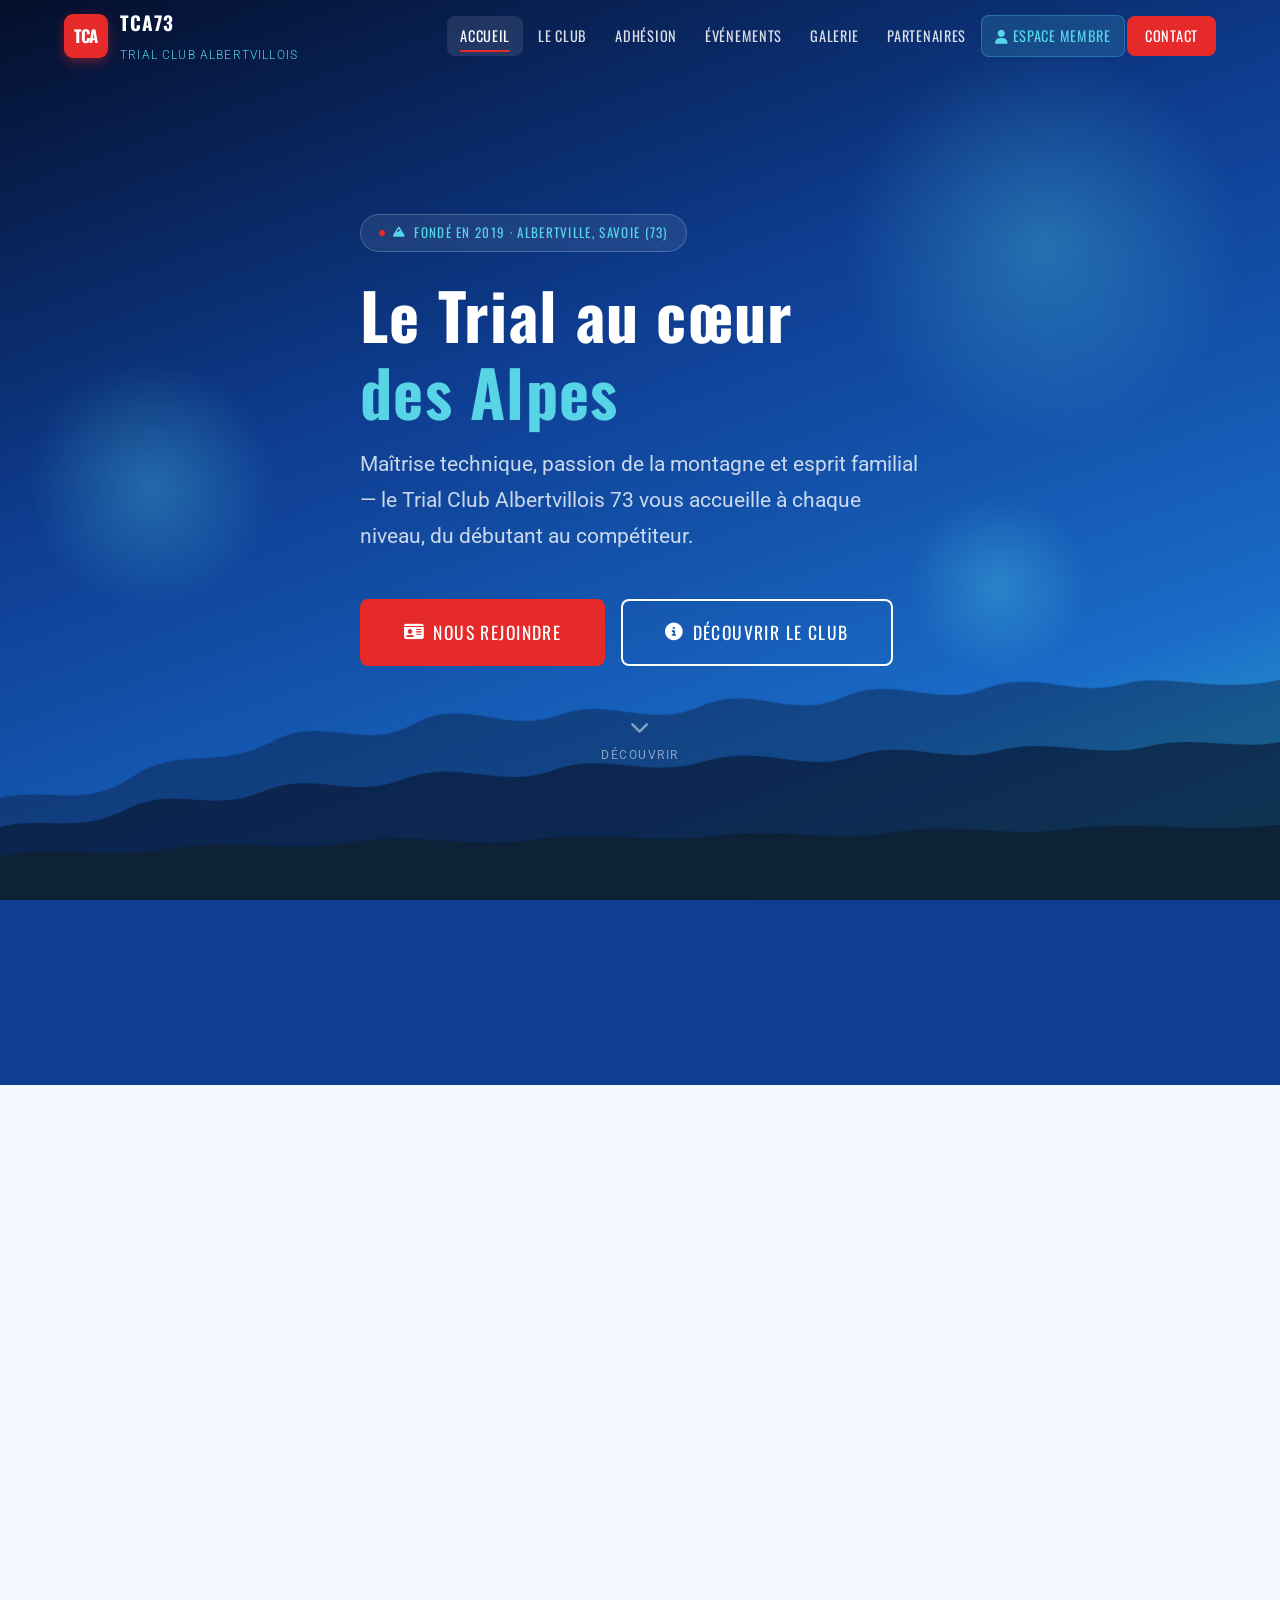
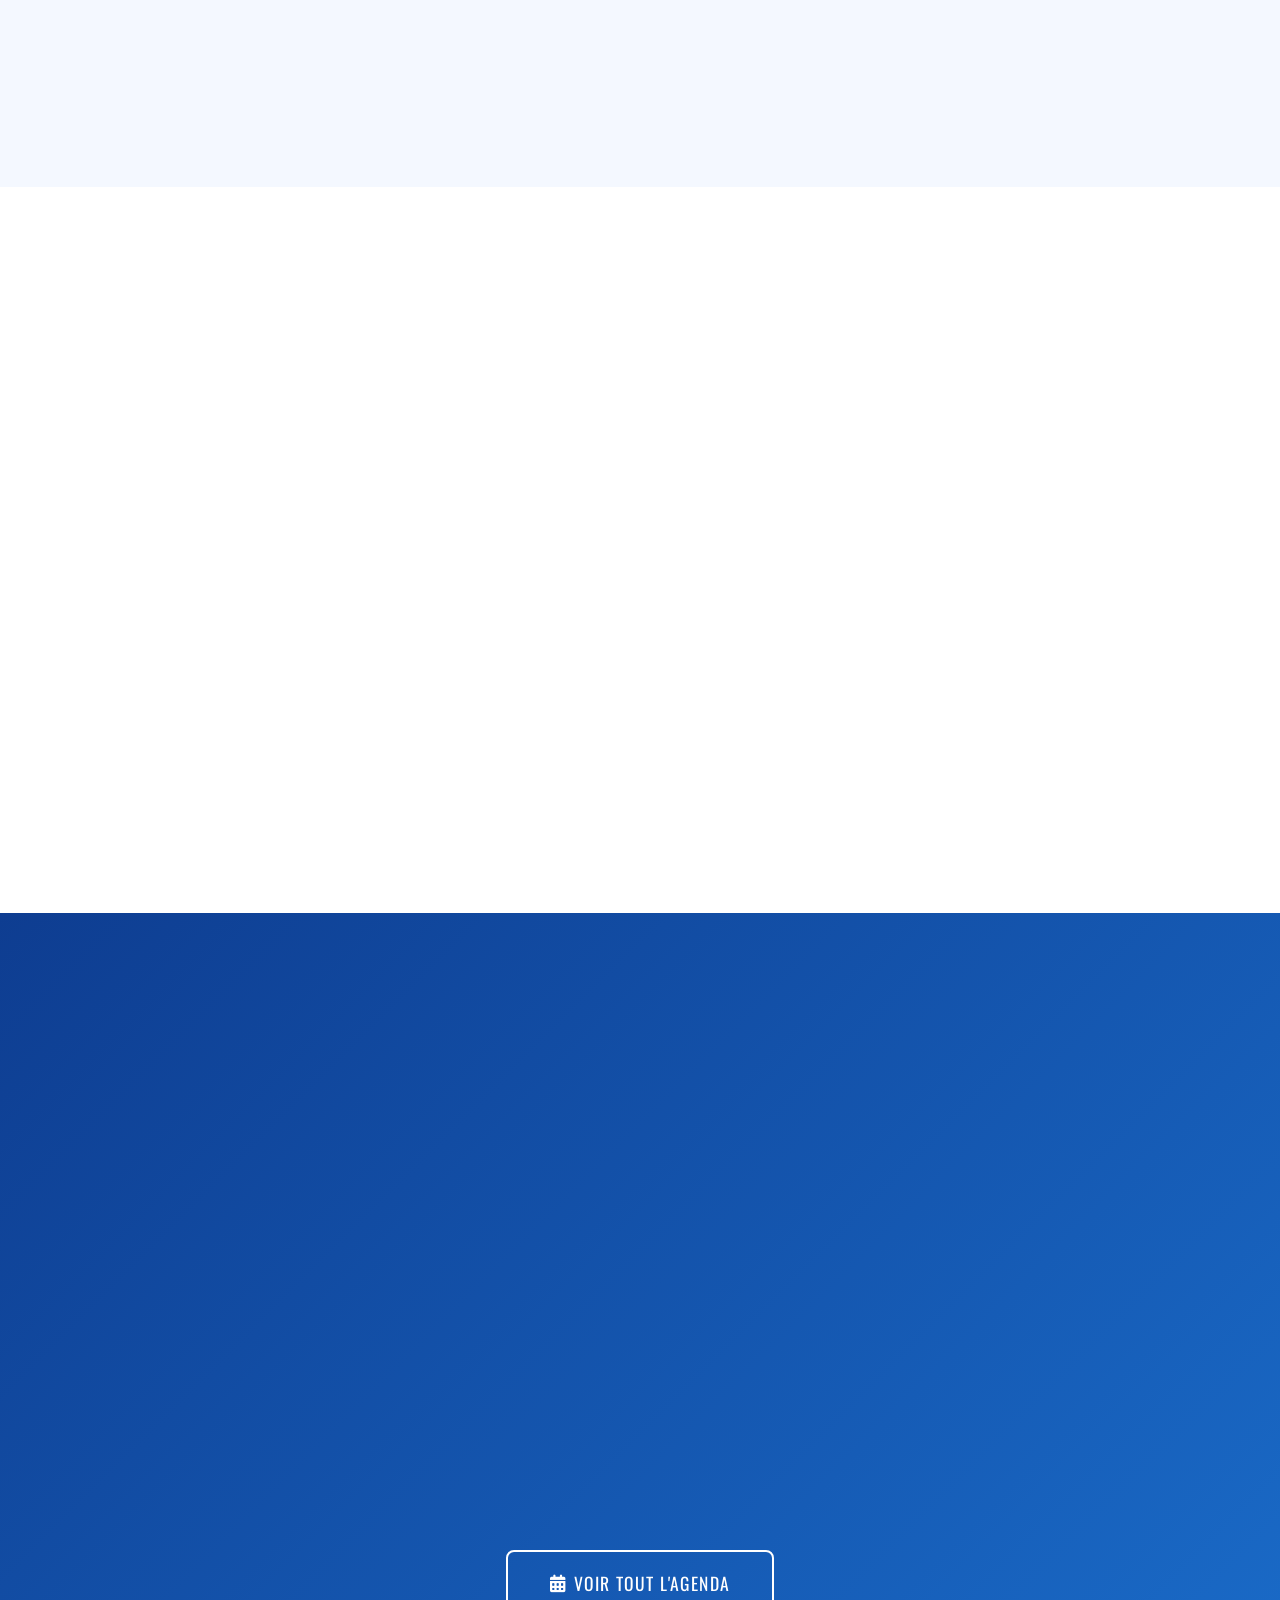
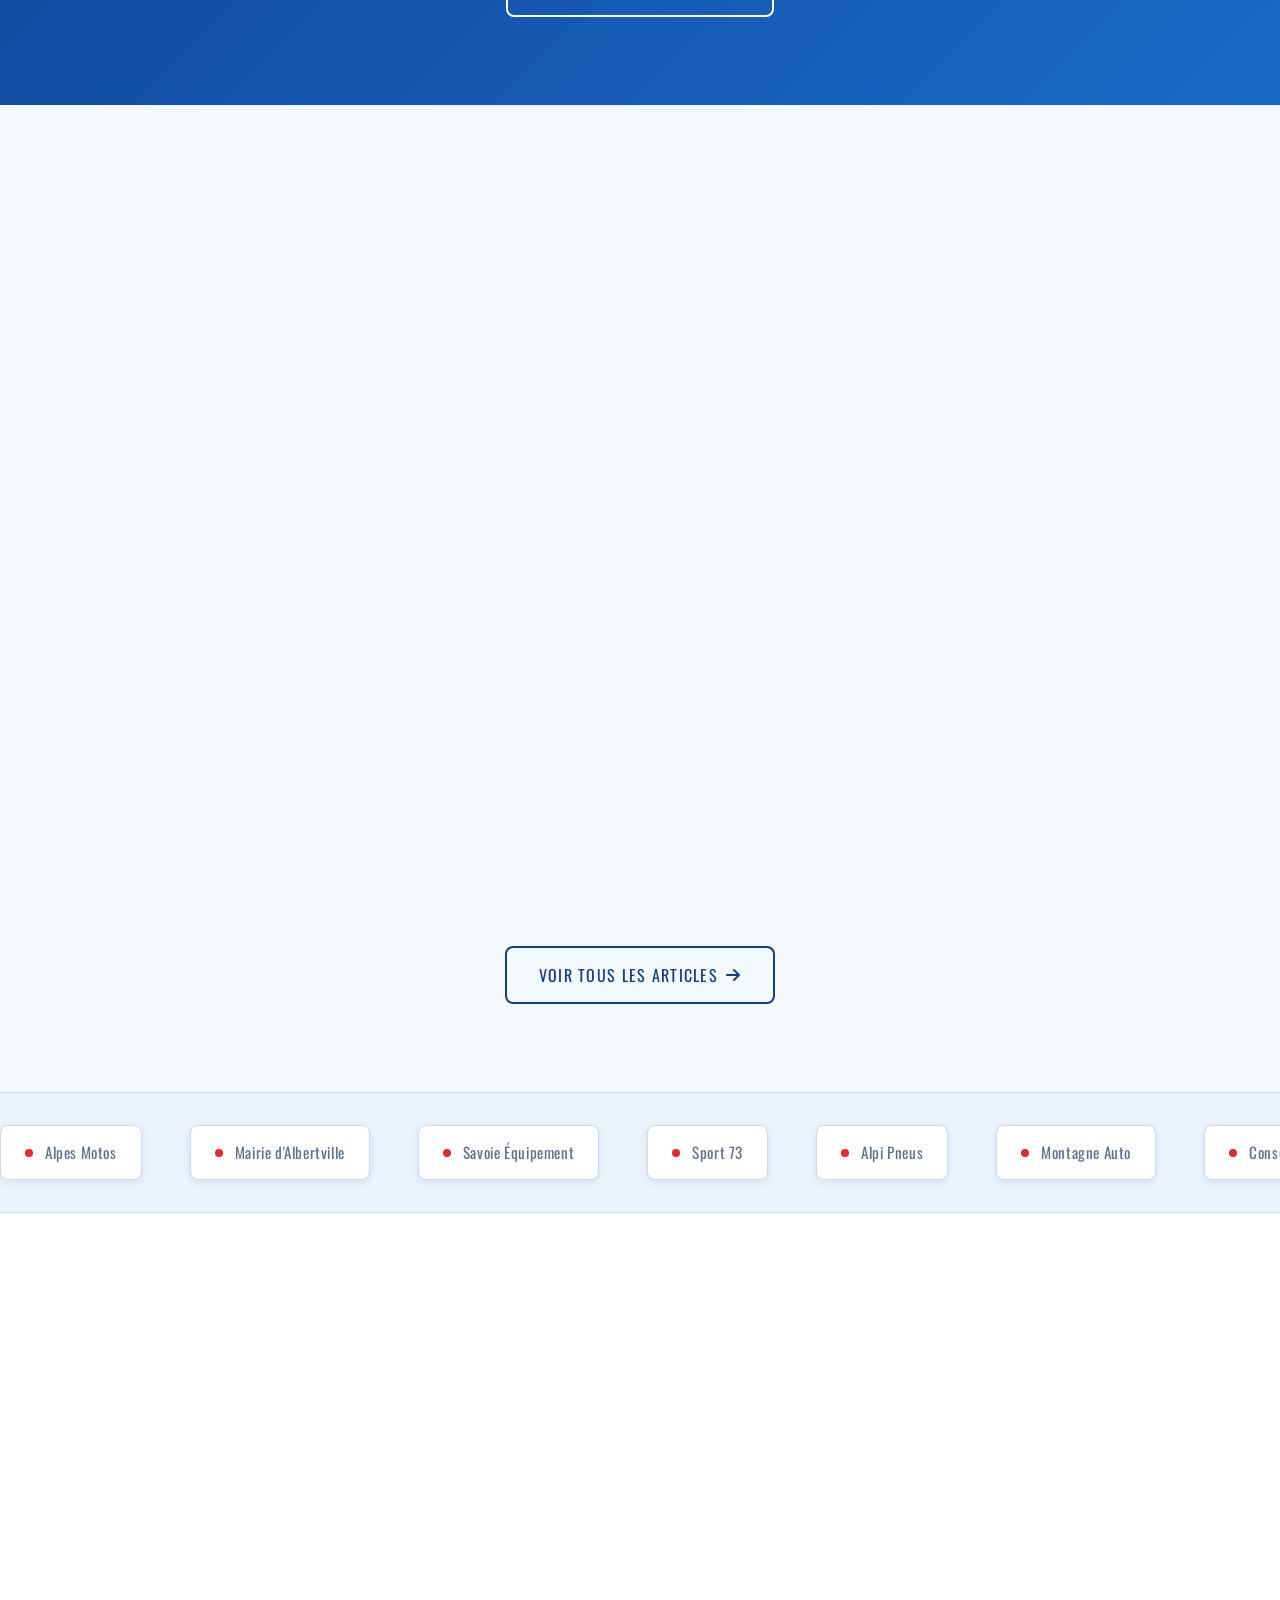
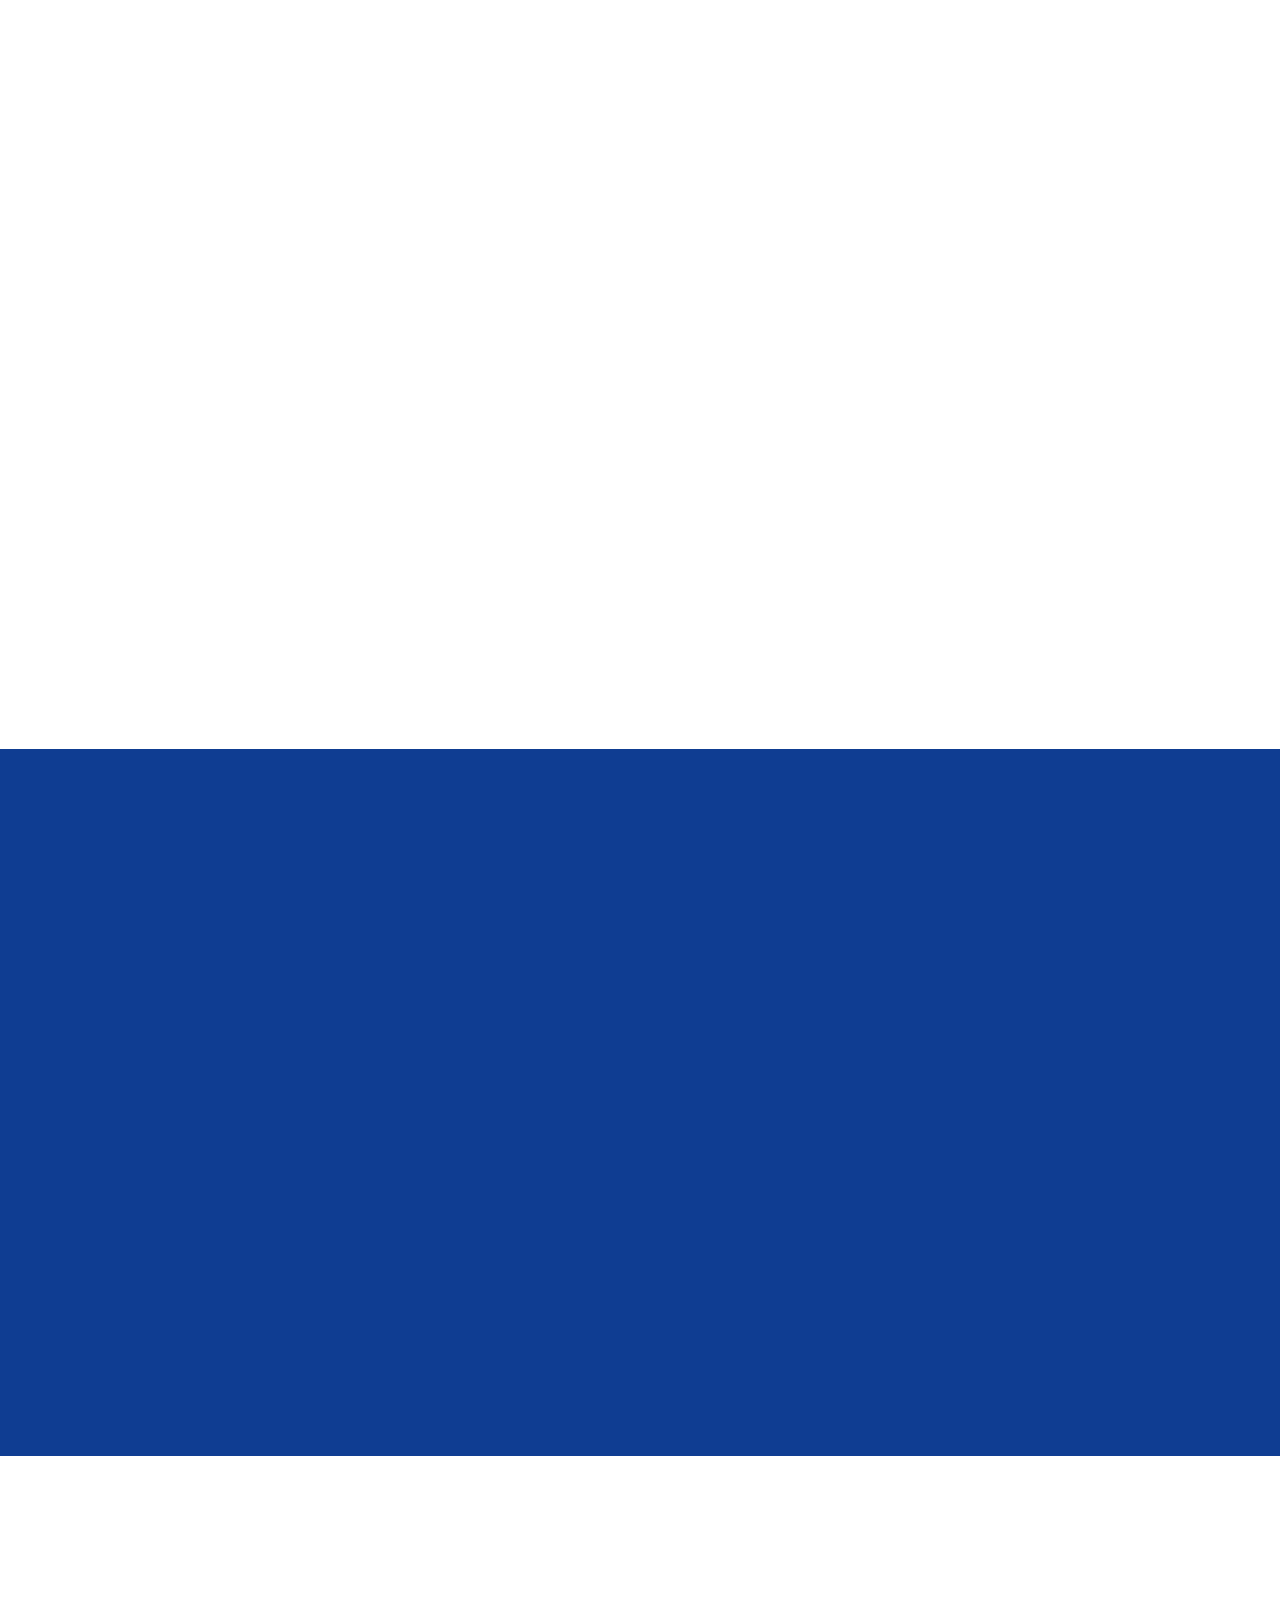
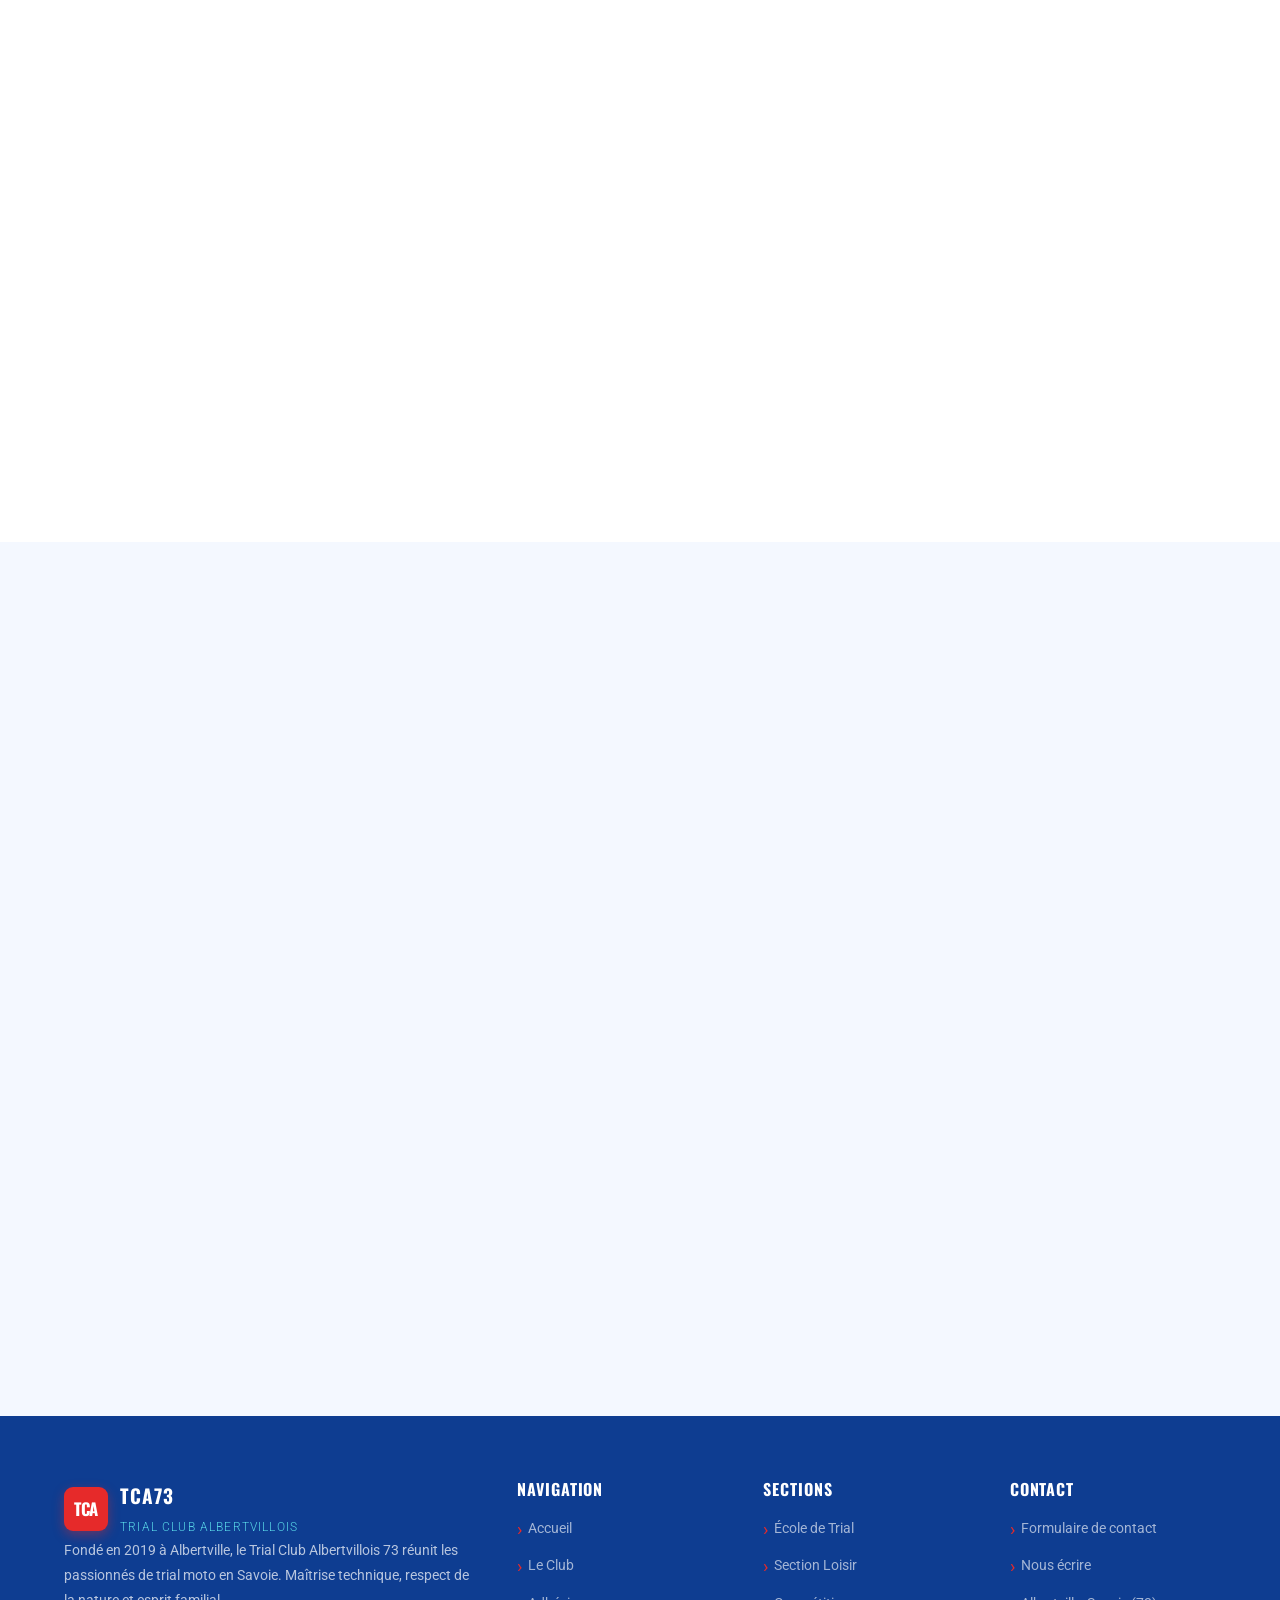
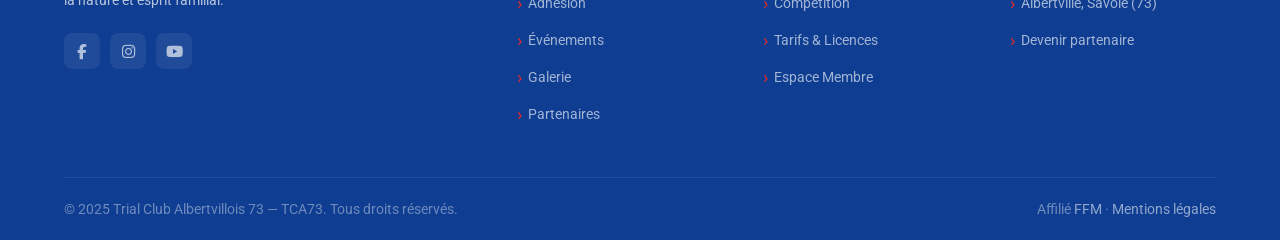
==== index.html @ 544634ae "Fix blank pages: fade-up visible by default, animated only with js-ready class - css/style.css: .fad" ====
<!DOCTYPE html>
<html lang="fr">
<head>
  <meta charset="UTF-8">
  <meta name="viewport" content="width=device-width, initial-scale=1.0">
  <title>Trial Club Albertvillois 73 — TCA73 | Trial Moto en Savoie</title>
  <meta name="description" content="Le Trial Club Albertvillois 73 (TCA73) réunit passionnés de trial moto à Albertville, en Savoie. École de trial, loisir et compétition au cœur des Alpes.">
  <meta name="keywords" content="trial moto, TCA73, Albertville, Savoie, club trial, FFM, moto trial Alpes">
  <meta property="og:title" content="Trial Club Albertvillois 73 — TCA73">
  <meta property="og:description" content="Le trial au cœur des Alpes. École, loisir et compétition à Albertville en Savoie.">
  <meta property="og:type" content="website">
  <meta property="og:url" content="https://tca73.fr/">
  <link rel="canonical" href="https://tca73.fr/">
  <link rel="preconnect" href="https://fonts.googleapis.com">
  <link rel="preconnect" href="https://fonts.gstatic.com" crossorigin>
  <link href="https://fonts.googleapis.com/css2?family=Oswald:wght@400;500;600;700&family=Roboto:wght@300;400;500&display=swap" rel="stylesheet">
  <link rel="stylesheet" href="https://cdnjs.cloudflare.com/ajax/libs/font-awesome/6.5.0/css/all.min.css">
  <link rel="stylesheet" href="css/style.css?v=3">
  <style>
    /* ---- Chatbot public ---- */
    .chatbot-section { background: var(--off-white); }
    .chatbot-wrap {
      max-width: 680px; margin: 0 auto;
      border-radius: var(--radius-lg); overflow: hidden;
      box-shadow: var(--shadow-xl);
    }
    .chatbot-header {
      background: var(--gradient-card); padding: 20px 28px;
      display: flex; align-items: center; gap: 14px;
    }
    .chatbot-header h3 { color: var(--white); margin: 0; font-size: 1.1rem; }
    .chat-status {
      width: 10px; height: 10px; background: #27ae60;
      border-radius: 50%; flex-shrink: 0;
      box-shadow: 0 0 0 3px rgba(39,174,96,0.3);
      animation: pulse-status 2s ease-in-out infinite;
    }
    @keyframes pulse-status { 0%,100%{box-shadow:0 0 0 3px rgba(39,174,96,0.3)} 50%{box-shadow:0 0 0 6px rgba(39,174,96,0.15)} }
    .chatbot-messages {
      background: var(--white); min-height: 220px; max-height: 320px;
      overflow-y: auto; padding: 20px 24px;
      display: flex; flex-direction: column; gap: 12px;
    }
    .chat-msg { display: flex; gap: 10px; align-items: flex-start; }
    .chat-msg.user { flex-direction: row-reverse; }
    .chat-bubble {
      max-width: 80%; padding: 11px 16px; border-radius: 14px;
      font-size: 0.9rem; line-height: 1.55;
    }
    .chat-msg.bot .chat-bubble  { background: var(--light-bg); color: var(--text); border-bottom-left-radius: 4px; }
    .chat-msg.user .chat-bubble { background: var(--deep); color: var(--white); border-bottom-right-radius: 4px; }
    .chat-avatar {
      width: 32px; height: 32px; border-radius: 50%;
      background: var(--gradient-card); display: flex; align-items: center;
      justify-content: center; color: var(--white); font-size: 0.75rem;
      flex-shrink: 0; font-family: var(--font-heading);
    }
    .chat-msg.user .chat-avatar { background: var(--tca-red); }
    .chatbot-input {
      background: var(--white); border-top: 1px solid var(--border);
      padding: 14px 20px; display: flex; gap: 10px; align-items: center;
    }
    .chatbot-input input {
      flex: 1; border: 2px solid var(--border); border-radius: var(--radius-sm);
      padding: 10px 16px; font-size: 0.9rem; color: var(--text);
      transition: border-color var(--transition);
    }
    .chatbot-input input:focus { outline: none; border-color: var(--mountain); }

    /* ---- Espace membre CTA ---- */
    .membre-features { display: grid; grid-template-columns: repeat(3,1fr); gap: 20px; margin-top: 48px; }
    .membre-feature {
      background: rgba(255,255,255,0.07); border: 1px solid rgba(255,255,255,0.14);
      border-radius: var(--radius-md); padding: 28px 22px; text-align: center;
      transition: all var(--transition);
    }
    .membre-feature:hover { background: rgba(255,255,255,0.12); transform: translateY(-4px); }
    .membre-feature i { font-size: 1.8rem; color: var(--glacier); margin-bottom: 12px; display: block; }
    .membre-feature h4 { color: var(--white); margin-bottom: 8px; font-size: 1rem; }
    .membre-feature p { color: rgba(255,255,255,0.62); font-size: 0.88rem; margin: 0; }

    /* ---- CTA rejoindre gradient card ---- */
    .cta-join-card {
      background: linear-gradient(135deg, var(--deep) 0%, var(--mountain) 60%, var(--glacier) 100%);
      border-radius: var(--radius-xl); padding: 72px 48px;
      text-align: center; position: relative; overflow: hidden;
    }
    .cta-join-card::before {
      content: ''; position: absolute; top: -60px; right: -60px;
      width: 300px; height: 300px; border-radius: 50%;
      background: rgba(255,255,255,0.06); pointer-events: none;
    }
    .cta-join-card::after {
      content: ''; position: absolute; bottom: -80px; left: -40px;
      width: 240px; height: 240px; border-radius: 50%;
      background: rgba(255,255,255,0.04); pointer-events: none;
    }
    .cta-join-card h2 { color: var(--white); max-width: 560px; margin: 16px auto; }
    .cta-join-card p { color: rgba(255,255,255,0.78); max-width: 480px; margin: 0 auto 36px; font-size: 1.05rem; }

    /* ---- Galerie aperçu ---- */
    .gallery-preview-grid {
      display: grid;
      grid-template-columns: repeat(4, 1fr);
      grid-template-rows: auto auto;
      gap: 12px;
    }
    .gp-item {
      border-radius: var(--radius-md); overflow: hidden;
      cursor: pointer; position: relative;
      display: flex; align-items: center; justify-content: center;
      transition: transform var(--transition), box-shadow var(--transition);
    }
    .gp-item:hover { transform: scale(1.02); box-shadow: var(--shadow-md); }
    .gp-item .gp-emoji { font-size: 3.5rem; z-index: 1; }
    .gp-item.large { grid-column: span 2; aspect-ratio: 16/9; }
    .gp-item.normal { aspect-ratio: 1/1; }
    .gp-label {
      position: absolute; bottom: 0; left: 0; right: 0;
      background: linear-gradient(to top, rgba(14,61,145,0.82) 0%, transparent 100%);
      padding: 14px 16px 12px; color: var(--white);
      font-family: var(--font-heading); font-size: 0.9rem; letter-spacing: 0.04em;
    }

    /* ---- Présentation mini-cartes ---- */
    .pres-mini-cards {
      display: grid; grid-template-columns: 1fr 1fr; gap: 16px;
    }
    .pres-card {
      border-radius: var(--radius-md); padding: 28px 22px;
      text-align: center; transition: transform var(--transition), box-shadow var(--transition);
    }
    .pres-card:hover { transform: translateY(-4px); box-shadow: var(--shadow-md); }
    .pres-card.blue { background: var(--gradient-card); }
    .pres-card.white { background: var(--white); border: 2px solid var(--border); }
    .pres-card .pres-emoji { font-size: 2.4rem; margin-bottom: 10px; display: block; }
    .pres-card h4 { margin-bottom: 6px; font-size: 1rem; }
    .pres-card.blue h4 { color: var(--white); }
    .pres-card.white h4 { color: var(--deep); }
    .pres-card p { font-size: 0.85rem; margin: 0; }
    .pres-card.blue p { color: rgba(255,255,255,0.72); }
    .pres-card.white p { color: var(--text-muted); }

    /* ---- Pourquoi le trial ---- */
    .why-grid { display: grid; grid-template-columns: repeat(3,1fr); gap: 28px; }

    /* ---- Values grid override (3 cols on index) ---- */
    .values-grid-3 { display: grid; grid-template-columns: repeat(3,1fr); gap: 28px; }

    /* ---- Responsive ---- */
    @media (max-width: 960px) {
      .pres-layout { grid-template-columns: 1fr !important; gap: 40px !important; }
      .why-grid { grid-template-columns: 1fr 1fr; }
      .membre-features { grid-template-columns: 1fr 1fr; }
      .gallery-preview-grid { grid-template-columns: repeat(2,1fr); }
      .gp-item.large { grid-column: span 2; }
      .cta-join-card { padding: 52px 28px; }
      .values-grid-3 { grid-template-columns: 1fr 1fr; }
    }
    @media (max-width: 640px) {
      .why-grid { grid-template-columns: 1fr; }
      .membre-features { grid-template-columns: 1fr; }
      .gallery-preview-grid { grid-template-columns: 1fr 1fr; }
      .gp-item.large { grid-column: span 2; }
      .cta-join-card { padding: 40px 20px; border-radius: var(--radius-lg); }
      .values-grid-3 { grid-template-columns: 1fr; }
      .pres-mini-cards { grid-template-columns: 1fr; }
    }
  </style>
</head>
<body>

<!-- ===== HEADER ===== -->
<header id="header">
  <div class="header-inner">
    <a href="index.html" class="logo">
      <div class="logo-badge">TCA</div>
      <div class="logo-text"><strong>TCA73</strong><span>Trial Club Albertvillois</span></div>
    </a>
    <nav class="nav-links">
      <a href="index.html" class="active">Accueil</a>
      <a href="club.html">Le Club</a>
      <a href="adhesion.html">Adhésion</a>
      <a href="evenements.html">Événements</a>
      <a href="galerie.html">Galerie</a>
      <a href="partenaires.html">Partenaires</a>
      <a href="espace-membre.html" class="nav-membre"><i class="fa-solid fa-user"></i> Espace Membre</a>
      <a href="contact.html" class="nav-cta">Contact</a>
    </nav>
    <button class="hamburger" id="hamburger" aria-label="Menu"><span></span><span></span><span></span></button>
  </div>
</header>
<nav class="mobile-nav" id="mobile-nav">
  <a href="index.html"><i class="fa-solid fa-house"></i> Accueil</a>
  <a href="club.html"><i class="fa-solid fa-shield-halved"></i> Le Club</a>
  <a href="adhesion.html"><i class="fa-solid fa-id-card"></i> Adhésion</a>
  <a href="evenements.html"><i class="fa-solid fa-calendar-days"></i> Événements</a>
  <a href="galerie.html"><i class="fa-solid fa-images"></i> Galerie</a>
  <a href="partenaires.html"><i class="fa-solid fa-handshake"></i> Partenaires</a>
  <a href="espace-membre.html" class="mobile-membre"><i class="fa-solid fa-user"></i> Espace Membre</a>
  <a href="contact.html" class="mobile-cta"><i class="fa-solid fa-paper-plane"></i> Contact</a>
</nav>

<!-- ===== 1. HERO ===== -->
<section class="hero">
  <!-- Vidéo background -->
  <div class="hero-video-wrap">
    <video autoplay muted loop playsinline class="hero-video">
      <source src="assets/videos/hero.mp4" type="video/mp4">
    </video>
    <div class="hero-video-overlay"></div>
  </div>

  <!-- Particules flottantes -->
  <div class="hero-particles">
    <div class="particle"></div>
    <div class="particle"></div>
    <div class="particle"></div>
  </div>

  <!-- Contenu principal -->
  <div class="hero-content">
    <div class="hero-badge">
      <i class="fa-solid fa-mountain" style="font-size:0.72rem;"></i>
      Fondé en 2019 · Albertville, Savoie (73)
    </div>
    <h1>Le Trial au cœur<br><em>des Alpes</em></h1>
    <p class="hero-subtitle">
      Maîtrise technique, passion de la montagne et esprit familial — le Trial Club Albertvillois 73 vous accueille à chaque niveau, du débutant au compétiteur.
    </p>
    <div class="hero-btns">
      <a href="adhesion.html" class="btn btn--primary btn--lg">
        <i class="fa-solid fa-id-card"></i> Nous rejoindre
      </a>
      <a href="club.html" class="btn btn--outline btn--lg">
        <i class="fa-solid fa-circle-info"></i> Découvrir le club
      </a>
    </div>

    <!-- Indicateur scroll -->
    <div class="hero-scroll">
      <i class="fa-solid fa-chevron-down"></i>
      <span>Découvrir</span>
    </div>
  </div>

  <!-- Montagnes parallaxe SVG — 3 couches -->
  <div class="hero-mountains">
    <svg xmlns="http://www.w3.org/2000/svg" viewBox="0 0 1440 260" preserveAspectRatio="none">
      <!-- Couche 1 — lointaine -->
      <path class="parallax-layer" data-speed="0.1"
        fill="rgba(13,33,65,0.45)"
        d="M0,260 L0,145 C55,132 95,158 148,122 C201,86 245,114 305,82 C365,50 408,94 465,62 C522,30 568,74 628,52 C688,30 728,68 788,42 C848,16 888,58 948,32 C1008,6 1048,44 1108,22 C1168,0 1208,34 1268,16 C1310,4 1368,28 1440,12 L1440,260 Z"/>
      <!-- Couche 2 — intermédiaire -->
      <path class="parallax-layer" data-speed="0.2"
        fill="rgba(10,24,52,0.65)"
        d="M0,260 L0,178 C48,165 88,186 142,158 C196,130 235,163 295,138 C355,113 392,148 454,124 C516,100 562,136 622,114 C682,92 722,124 792,104 C862,84 902,118 962,98 C1022,78 1062,108 1122,92 C1182,76 1232,102 1292,87 C1344,74 1394,92 1440,82 L1440,260 Z"/>
      <!-- Couche 3 — au premier plan -->
      <path class="parallax-layer" data-speed="0.3"
        fill="#0d2137"
        d="M0,260 L0,210 C72,198 122,215 194,202 C266,189 318,208 398,195 C478,182 528,204 602,192 C676,180 724,198 804,188 C884,178 934,196 1004,184 C1074,172 1124,190 1204,180 C1284,170 1342,186 1440,175 L1440,260 Z"/>
    </svg>
  </div>
</section>

<!-- ===== 2. STATS ===== -->
<section class="section section--dark" style="padding:0;">
  <div class="stats-grid">
    <div class="stat-item fade-up">
      <div class="stat-number">
        <span data-count="102" data-suffix="+">0+</span>
      </div>
      <div class="stat-label">Adhérents actifs</div>
    </div>
    <div class="stat-item fade-up">
      <div class="stat-number">
        <span data-count="50" data-suffix="">0</span>
      </div>
      <div class="stat-label">Compétiteurs</div>
    </div>
    <div class="stat-item fade-up">
      <div class="stat-number">
        <span data-count="50" data-suffix="">0</span>
      </div>
      <div class="stat-label">Pratiquants loisir</div>
    </div>
    <div class="stat-item fade-up">
      <div class="stat-number">
        <span data-count="2019" data-suffix="">0</span>
      </div>
      <div class="stat-label">Fondé en</div>
    </div>
    <div class="stat-item fade-up">
      <div class="stat-number">
        <span data-count="15" data-suffix="">0</span>
      </div>
      <div class="stat-label">Sponsors &amp; partenaires</div>
    </div>
  </div>
</section>

<!-- ===== 3. PRÉSENTATION ===== -->
<section class="section section--light">
  <div class="container">
    <div class="pres-layout" style="display:grid; grid-template-columns:1fr 1fr; gap:64px; align-items:center;">
      <!-- Colonne texte -->
      <div class="fade-up">
        <div class="tag">À propos du club</div>
        <h2>Bienvenue au TCA73</h2>
        <div class="section-line" style="margin:18px 0 24px; text-align:left; margin-left:0;"></div>
        <p style="color:var(--text-muted); font-size:1.05rem;">
          Fondé en 2019 à Albertville, le Trial Club Albertvillois 73 est né de la passion commune de pilotes savoyards pour cette discipline unique qu'est le trial moto.
        </p>
        <p style="color:var(--text-muted);">
          Contrairement aux autres disciplines moto, le trial n'est pas une question de vitesse. C'est une pratique de <strong>précision technique</strong> — franchir des obstacles naturels et artificiels sans poser le pied au sol, dans les plus beaux décors alpins.
        </p>
        <p style="color:var(--text-muted);">
          Notre terrain situé à Albertville vous accueille tout au long de l'année, avec des encadrants diplômés FFM pour tous les niveaux : école dès 5 ans, loisir adulte et compétition régionale.
        </p>
        <div style="display:flex; gap:14px; margin-top:28px; flex-wrap:wrap;">
          <a href="club.html" class="btn btn--outline-dark"><i class="fa-solid fa-shield-halved"></i> Le club</a>
          <a href="contact.html" class="btn btn--primary"><i class="fa-solid fa-location-dot"></i> Nous trouver</a>
        </div>
      </div>
      <!-- Colonne 4 mini-cartes -->
      <div class="pres-mini-cards fade-up">
        <div class="pres-card blue">
          <span class="pres-emoji">🏔️</span>
          <h4>Cadre alpin</h4>
          <p>Au cœur de la Savoie, dans les plus beaux décors des Alpes françaises</p>
        </div>
        <div class="pres-card white">
          <span class="pres-emoji">⚙️</span>
          <h4>Précision</h4>
          <p>La maîtrise technique avant tout, progressivement pour tous les niveaux</p>
        </div>
        <div class="pres-card white">
          <span class="pres-emoji">👨‍👩‍👧‍👦</span>
          <h4>Famille</h4>
          <p>Un club convivial et accueillant pour les petits et les grands</p>
        </div>
        <div class="pres-card blue">
          <span class="pres-emoji">🌿</span>
          <h4>Nature</h4>
          <p>Pratique éco-responsable et respect des espaces naturels protégés</p>
        </div>
      </div>
    </div>
  </div>
</section>

<!-- ===== 4. POURQUOI LE TRIAL ? ===== -->
<section class="section">
  <div class="container">
    <div class="section-header fade-up">
      <div class="tag">Pourquoi le trial ?</div>
      <h2>Une discipline à part entière</h2>
      <p>Technique, nature, convivialité — trois raisons de choisir le trial</p>
      <div class="section-line"></div>
    </div>
    <div class="why-grid">
      <div class="value-card fade-up">
        <div class="value-icon">
          <i class="fa-solid fa-gear" style="color:white;"></i>
        </div>
        <h3>Technique</h3>
        <p>
          Le trial est une discipline de précision absolue. Chaque franchissement demande concentration, équilibre et coordination. Un sport qui développe des compétences motrices uniques, à tout âge.
        </p>
      </div>
      <div class="value-card fade-up">
        <div class="value-icon">
          <i class="fa-solid fa-tree" style="color:white;"></i>
        </div>
        <h3>Nature</h3>
        <p>
          Pratiqué au cœur des Alpes, le trial se vit en plein air, dans des décors naturels saisissants. Rochers, souches, rivières — chaque obstacle est un défi unique offert par la montagne.
        </p>
      </div>
      <div class="value-card fade-up">
        <div class="value-icon">
          <i class="fa-solid fa-people-group" style="color:white;"></i>
        </div>
        <h3>Convivialité</h3>
        <p>
          Chez TCA73, l'ambiance est chaleureuse et bienveillante. Vétérans et débutants partagent leur passion dans un esprit d'entraide et de respect mutuel. Un vrai sport de partage.
        </p>
      </div>
    </div>
  </div>
</section>

<!-- ===== 5. ÉVÉNEMENTS À VENIR ===== -->
<section class="section section--blue">
  <div class="container">
    <div class="section-header fade-up">
      <div class="tag" style="background:rgba(255,255,255,0.12); color:var(--glacier); border-color:rgba(255,255,255,0.2);">Agenda</div>
      <h2>Prochains événements</h2>
      <p>Ne manquez pas nos rendez-vous à venir</p>
      <div class="section-line"></div>
    </div>
    <div class="grid-3">
      <!-- Championnat -->
      <div class="event-card fade-up">
        <div class="event-card-header">
          <div class="event-date-badge type-championnat">
            <span class="day">14</span>
            <span class="month">Juin</span>
          </div>
          <div>
            <span class="event-type-badge type-championnat"><i class="fa-solid fa-trophy"></i> Championnat</span>
            <h3 style="margin-top:8px; font-size:1.05rem;">Championnat de Savoie — Manche 4</h3>
          </div>
        </div>
        <div class="event-card-body">
          <div class="event-info">
            <div class="event-info-item"><i class="fa-solid fa-location-dot"></i> Terrain TCA73, Albertville</div>
            <div class="event-info-item"><i class="fa-regular fa-clock"></i> Départ à 9h00</div>
            <div class="event-info-item"><i class="fa-solid fa-users"></i> Toutes catégories</div>
          </div>
        </div>
        <div class="event-card-footer">
          <a href="evenements.html" class="btn btn--primary btn--sm">Plus d'infos <i class="fa-solid fa-arrow-right"></i></a>
        </div>
      </div>
      <!-- Portes ouvertes -->
      <div class="event-card fade-up">
        <div class="event-card-header">
          <div class="event-date-badge type-decouverte">
            <span class="day">28</span>
            <span class="month">Juin</span>
          </div>
          <div>
            <span class="event-type-badge type-decouverte"><i class="fa-solid fa-door-open"></i> Découverte</span>
            <h3 style="margin-top:8px; font-size:1.05rem;">Journée Portes Ouvertes</h3>
          </div>
        </div>
        <div class="event-card-body">
          <div class="event-info">
            <div class="event-info-item"><i class="fa-solid fa-location-dot"></i> Terrain TCA73, Albertville</div>
            <div class="event-info-item"><i class="fa-regular fa-clock"></i> 10h00 – 17h00</div>
            <div class="event-info-item"><i class="fa-solid fa-users"></i> Accès libre et gratuit</div>
          </div>
        </div>
        <div class="event-card-footer">
          <a href="evenements.html" class="btn btn--primary btn--sm">Plus d'infos <i class="fa-solid fa-arrow-right"></i></a>
        </div>
      </div>
      <!-- Journée partenaires -->
      <div class="event-card fade-up">
        <div class="event-card-header">
          <div class="event-date-badge type-partenaire">
            <span class="day">12</span>
            <span class="month">Juil</span>
          </div>
          <div>
            <span class="event-type-badge type-partenaire"><i class="fa-solid fa-handshake"></i> Partenaire</span>
            <h3 style="margin-top:8px; font-size:1.05rem;">Journée Partenaires Alpes Motos</h3>
          </div>
        </div>
        <div class="event-card-body">
          <div class="event-info">
            <div class="event-info-item"><i class="fa-solid fa-location-dot"></i> Terrain TCA73, Albertville</div>
            <div class="event-info-item"><i class="fa-regular fa-clock"></i> 9h00 – 16h00</div>
            <div class="event-info-item"><i class="fa-solid fa-users"></i> Sur invitation</div>
          </div>
        </div>
        <div class="event-card-footer">
          <a href="evenements.html" class="btn btn--primary btn--sm">Plus d'infos <i class="fa-solid fa-arrow-right"></i></a>
        </div>
      </div>
    </div>
    <div style="text-align:center; margin-top:40px;">
      <a href="evenements.html" class="btn btn--outline btn--lg">
        <i class="fa-solid fa-calendar-days"></i> Voir tout l'agenda
      </a>
    </div>
  </div>
</section>

<!-- ===== 6. ACTUALITÉS ===== -->
<section class="section section--light">
  <div class="container">
    <div class="section-header fade-up">
      <div class="tag">Actualités</div>
      <h2>Dernières nouvelles</h2>
      <p>Résultats, annonces et vie du club en direct</p>
      <div class="section-line"></div>
    </div>
    <div class="grid-3">
      <!-- Podium championnat -->
      <article class="card fade-up">
        <div class="card-img" style="background:linear-gradient(135deg,#0d2137,#1a5276); display:flex; align-items:center; justify-content:center; font-size:3.2rem;">
          🏆
        </div>
        <div class="card-body">
          <span class="card-tag">Compétition</span>
          <h3>Podium au Championnat Régional de Savoie</h3>
          <p>Nos pilotes Thomas B. et Léa M. montent sur le podium lors de la 3e manche du championnat régional, organisée à Chambéry.</p>
          <div class="card-meta">
            <span><i class="fa-regular fa-calendar"></i> 18 mai 2025</span>
            <span><i class="fa-regular fa-user"></i> Équipe TCA73</span>
          </div>
        </div>
      </article>
      <!-- Nouvelles zones terrain -->
      <article class="card fade-up">
        <div class="card-img" style="background:linear-gradient(135deg,#1a5276,#2980b9); display:flex; align-items:center; justify-content:center; font-size:3.2rem;">
          🏔️
        </div>
        <div class="card-body">
          <span class="card-tag">Terrain</span>
          <h3>Nouvelles zones de franchissement ouvertes</h3>
          <p>Le terrain d'Albertville s'agrandit ! Deux nouvelles zones techniques viennent d'être aménagées pour les niveaux intermédiaires et experts.</p>
          <div class="card-meta">
            <span><i class="fa-regular fa-calendar"></i> 5 mai 2025</span>
            <span><i class="fa-regular fa-user"></i> Bureau TCA73</span>
          </div>
        </div>
      </article>
      <!-- Stage école été 2025 -->
      <article class="card fade-up">
        <div class="card-img" style="background:linear-gradient(135deg,#1a6bc8,#57d4e6); display:flex; align-items:center; justify-content:center; font-size:3.2rem;">
          🧒
        </div>
        <div class="card-body">
          <span class="card-tag">École de trial</span>
          <h3>Stage école de trial — Été 2025</h3>
          <p>Inscriptions ouvertes pour le stage estival de l'école de trial ! Une semaine d'initiation pour les jeunes de 8 à 16 ans, débutants et intermédiaires.</p>
          <div class="card-meta">
            <span><i class="fa-regular fa-calendar"></i> 28 avril 2025</span>
            <span><i class="fa-regular fa-user"></i> École TCA73</span>
          </div>
        </div>
      </article>
    </div>
    <div style="text-align:center; margin-top:36px;">
      <a href="evenements.html" class="btn btn--outline-dark">Voir tous les articles <i class="fa-solid fa-arrow-right"></i></a>
    </div>
  </div>
</section>

<!-- ===== 7. TICKER SPONSORS ===== -->
<div class="ticker-section">
  <div class="ticker-track">
    <!-- Liste 1 -->
    <div class="ticker-item"><div class="ticker-dot"></div>Alpes Motos</div>
    <div class="ticker-item"><div class="ticker-dot"></div>Mairie d'Albertville</div>
    <div class="ticker-item"><div class="ticker-dot"></div>Savoie Équipement</div>
    <div class="ticker-item"><div class="ticker-dot"></div>Sport 73</div>
    <div class="ticker-item"><div class="ticker-dot"></div>Alpi Pneus</div>
    <div class="ticker-item"><div class="ticker-dot"></div>Montagne Auto</div>
    <div class="ticker-item"><div class="ticker-dot"></div>Conseil Départemental 73</div>
    <div class="ticker-item"><div class="ticker-dot"></div>Moto Passion Savoie</div>
    <div class="ticker-item"><div class="ticker-dot"></div>Intersport Albertville</div>
    <div class="ticker-item"><div class="ticker-dot"></div>FFM Auvergne-Rhône-Alpes</div>
    <!-- Liste 2 — doublement pour l'effet infini -->
    <div class="ticker-item"><div class="ticker-dot"></div>Alpes Motos</div>
    <div class="ticker-item"><div class="ticker-dot"></div>Mairie d'Albertville</div>
    <div class="ticker-item"><div class="ticker-dot"></div>Savoie Équipement</div>
    <div class="ticker-item"><div class="ticker-dot"></div>Sport 73</div>
    <div class="ticker-item"><div class="ticker-dot"></div>Alpi Pneus</div>
    <div class="ticker-item"><div class="ticker-dot"></div>Montagne Auto</div>
    <div class="ticker-item"><div class="ticker-dot"></div>Conseil Départemental 73</div>
    <div class="ticker-item"><div class="ticker-dot"></div>Moto Passion Savoie</div>
    <div class="ticker-item"><div class="ticker-dot"></div>Intersport Albertville</div>
    <div class="ticker-item"><div class="ticker-dot"></div>FFM Auvergne-Rhône-Alpes</div>
  </div>
</div>

<!-- ===== 8. GALERIE APERÇU ===== -->
<section class="section">
  <div class="container">
    <div class="section-header fade-up">
      <div class="tag">En images</div>
      <h2>Galerie — Aperçu</h2>
      <p>Un avant-goût de la vie du club et des sessions sur le terrain</p>
      <div class="section-line"></div>
    </div>
    <div class="gallery-preview-grid fade-up">
      <!-- Grande image -->
      <div class="gp-item large" style="background:linear-gradient(135deg,#0d2137 0%,#1a5276 60%,#2980b9 100%);">
        <span class="gp-emoji">🏆</span>
        <div class="gp-label">Compétition régionale — Savoie 2025</div>
      </div>
      <!-- Petites images -->
      <div class="gp-item normal" style="background:linear-gradient(135deg,#1a5276,#2980b9);">
        <span class="gp-emoji">🏔️</span>
        <div class="gp-label">Terrain alpin</div>
      </div>
      <div class="gp-item normal" style="background:linear-gradient(135deg,#1a6bc8,#57d4e6);">
        <span class="gp-emoji">⚙️</span>
        <div class="gp-label">Entraînement technique</div>
      </div>
      <div class="gp-item normal" style="background:linear-gradient(135deg,#0d2137,#1a6bc8);">
        <span class="gp-emoji">🧒</span>
        <div class="gp-label">École de trial</div>
      </div>
      <div class="gp-item normal" style="background:linear-gradient(135deg,#27ae60,#1a6bc8);">
        <span class="gp-emoji">🌿</span>
        <div class="gp-label">Sortie nature</div>
      </div>
      <!-- Grande image bas -->
      <div class="gp-item large" style="background:linear-gradient(135deg,#2980b9 0%,#0d2137 100%);">
        <span class="gp-emoji">🤝</span>
        <div class="gp-label">Journée conviviale — Été 2025</div>
      </div>
    </div>
    <div style="text-align:center; margin-top:32px;" class="fade-up">
      <a href="galerie.html" class="btn btn--outline-dark">
        <i class="fa-solid fa-images"></i> Voir toute la galerie
      </a>
    </div>
  </div>
</section>

<!-- ===== 9. ESPACE MEMBRE CTA ===== -->
<section class="section section--dark">
  <div class="container">
    <div class="section-header fade-up">
      <div class="tag" style="background:rgba(87,212,230,0.12); color:var(--glacier); border-color:rgba(87,212,230,0.25);">Membres</div>
      <h2>Votre espace personnel</h2>
      <p>Accédez à votre espace membre TCA73 — carte numérique, planning d'entraînement, boutique et bien plus.</p>
      <div class="section-line"></div>
    </div>
    <div style="text-align:center;" class="fade-up">
      <a href="espace-membre.html" class="btn btn--primary btn--lg">
        <i class="fa-solid fa-user"></i> Accéder à l'espace membre
      </a>
    </div>
    <div class="membre-features fade-up">
      <div class="membre-feature">
        <i class="fa-solid fa-id-card"></i>
        <h4>Carte membre QR code</h4>
        <p>Votre carte numérique avec QR code unique pour un accès rapide sur le terrain</p>
      </div>
      <div class="membre-feature">
        <i class="fa-solid fa-map-location-dot"></i>
        <h4>Accès terrain</h4>
        <p>Consultez les créneaux disponibles, réservez votre session et suivez votre historique</p>
      </div>
      <div class="membre-feature">
        <i class="fa-solid fa-store"></i>
        <h4>Boutique &amp; documents</h4>
        <p>Commandez vos équipements aux tarifs adhérent et téléchargez vos justificatifs FFM</p>
      </div>
    </div>
  </div>
</section>

<!-- ===== 10. CTA REJOINDRE ===== -->
<section class="section">
  <div class="container fade-up">
    <div class="cta-join-card">
      <div class="tag" style="background:rgba(255,255,255,0.15); color:var(--white); border-color:rgba(255,255,255,0.25);">Rejoignez-nous</div>
      <h2>Prêt à franchir vos premiers obstacles ?</h2>
      <p>Que vous soyez débutant curieux ou pilote expérimenté, il y a une place pour vous au TCA73. Venez vivre le trial au cœur des Alpes savoyardes.</p>
      <div style="display:flex; gap:16px; justify-content:center; flex-wrap:wrap; position:relative; z-index:1;">
        <a href="adhesion.html" class="btn btn--primary btn--lg">
          <i class="fa-solid fa-id-card"></i> Devenir adhérent
        </a>
        <a href="contact.html" class="btn btn--outline btn--lg">
          <i class="fa-solid fa-paper-plane"></i> Nous contacter
        </a>
      </div>
    </div>
  </div>
</section>

<!-- ===== 11. CHATBOT PUBLIC ===== -->
<section class="section section--light chatbot-section">
  <div class="container">
    <div class="section-header fade-up">
      <div class="tag">Assistant IA</div>
      <h2>Une question sur le club ?</h2>
      <p>Notre assistant répond instantanément à toutes vos questions sur le TCA73, les adhésions, les événements et plus encore.</p>
      <div class="section-line"></div>
    </div>
    <div class="fade-up">
      <div class="chatbot-wrap" id="public-chatbot">
        <div class="chatbot-header">
          <div class="chat-status"></div>
          <h3>Assistant TCA73</h3>
          <span style="font-size:.82rem; color:rgba(255,255,255,.65); margin-left:auto;">Réponse instantanée</span>
        </div>
        <div class="chatbot-messages" id="public-chat-messages">
          <!-- Message de bienvenue injecté par JS -->
        </div>
        <div class="chatbot-input">
          <input type="text" id="public-chat-input" placeholder="Une question ? Comment rejoindre le club ?">
          <button class="btn btn--primary btn--sm" onclick="sendPublicChat()">
            <i class="fa-solid fa-paper-plane"></i>
          </button>
        </div>
      </div>
    </div>
  </div>
</section>

<!-- ===== FOOTER ===== -->
<footer id="footer">
  <div class="container">
    <div class="footer-grid">
      <div class="footer-brand">
        <a href="index.html" class="logo"><div class="logo-badge">TCA</div><div class="logo-text"><strong>TCA73</strong><span>Trial Club Albertvillois</span></div></a>
        <p>Fondé en 2019 à Albertville, le Trial Club Albertvillois 73 réunit les passionnés de trial moto en Savoie. Maîtrise technique, respect de la nature et esprit familial.</p>
        <div class="footer-social">
          <a href="https://www.facebook.com/p/TCA73-Trial-Club-Albertvillois-100057427091046/" aria-label="Facebook" target="_blank" rel="noopener"><i class="fa-brands fa-facebook-f"></i></a>
          <a href="https://www.instagram.com/trialclubalbertvillois73/" aria-label="Instagram" target="_blank" rel="noopener"><i class="fa-brands fa-instagram"></i></a>
          <a href="#" aria-label="YouTube"><i class="fa-brands fa-youtube"></i></a>
        </div>
      </div>
      <div class="footer-col"><h4>Navigation</h4><ul>
        <li><a href="index.html">Accueil</a></li><li><a href="club.html">Le Club</a></li>
        <li><a href="adhesion.html">Adhésion</a></li><li><a href="evenements.html">Événements</a></li>
        <li><a href="galerie.html">Galerie</a></li><li><a href="partenaires.html">Partenaires</a></li>
      </ul></div>
      <div class="footer-col"><h4>Sections</h4><ul>
        <li><a href="club.html#ecole">École de Trial</a></li><li><a href="club.html#loisir">Section Loisir</a></li>
        <li><a href="club.html#competition">Compétition</a></li><li><a href="adhesion.html">Tarifs &amp; Licences</a></li>
        <li><a href="espace-membre.html">Espace Membre</a></li>
      </ul></div>
      <div class="footer-col"><h4>Contact</h4><ul>
        <li><a href="contact.html">Formulaire de contact</a></li><li><a href="mailto:trialclubalbertvillois73@gmail.com">Nous écrire</a></li>
        <li><a href="#">Albertville, Savoie (73)</a></li><li><a href="partenaires.html">Devenir partenaire</a></li>
      </ul></div>
    </div>
    <div class="footer-bottom">
      <span>© 2025 Trial Club Albertvillois 73 — TCA73. Tous droits réservés.</span>
      <span>Affilié <a href="#">FFM</a> · <a href="#">Mentions légales</a></span>
    </div>
  </div>
</footer>

<button class="back-to-top" title="Retour en haut"><i class="fa-solid fa-chevron-up"></i></button>

<script src="js/main.js"></script>
<script src="js/ia.js"></script>
<script>
  /* ---- Parallaxe montagnes hero ---- */
  window.addEventListener('scroll', function() {
    const scrollY = window.scrollY;
    document.querySelectorAll('.parallax-layer').forEach(function(el) {
      const speed = parseFloat(el.getAttribute('data-speed')) || 0;
      el.style.transform = 'translateY(' + (scrollY * speed) + 'px)';
    });
  });

  /* ---- Compteurs stats ---- */
  function animateCounters() {
    document.querySelectorAll('[data-count]').forEach(function(el) {
      const target = parseInt(el.getAttribute('data-count'), 10);
      const suffix = el.getAttribute('data-suffix') || '';
      const duration = target > 1000 ? 1800 : 1200;
      const start = Date.now();
      const startVal = 0;
      function update() {
        const elapsed = Date.now() - start;
        const progress = Math.min(elapsed / duration, 1);
        const eased = 1 - Math.pow(1 - progress, 3);
        const current = Math.round(startVal + (target - startVal) * eased);
        el.textContent = current + suffix;
        if (progress < 1) requestAnimationFrame(update);
      }
      update();
    });
  }
  const statsObserver = new IntersectionObserver(function(entries) {
    entries.forEach(function(entry) {
      if (entry.isIntersecting) {
        animateCounters();
        statsObserver.disconnect();
      }
    });
  }, { threshold: 0.3 });
  const statsGrid = document.querySelector('.stats-grid');
  if (statsGrid) statsObserver.observe(statsGrid);

  /* ---- Chatbot public ---- */
  window.initPublicChatbot = function() {
    const messagesEl = document.getElementById('public-chat-messages');
    if (!messagesEl) return;
    addChatMessage('bot', 'Bonjour ! Je suis l\'assistant TCA73. Je peux vous renseigner sur notre club, les adhésions, les événements ou la pratique du trial. Comment puis-je vous aider ?');
  };

  function addChatMessage(role, text) {
    const messagesEl = document.getElementById('public-chat-messages');
    if (!messagesEl) return;
    const msg = document.createElement('div');
    msg.className = 'chat-msg ' + role;
    const avatar = document.createElement('div');
    avatar.className = 'chat-avatar';
    avatar.textContent = role === 'bot' ? 'IA' : 'Vous';
    const bubble = document.createElement('div');
    bubble.className = 'chat-bubble';
    bubble.textContent = text;
    msg.appendChild(avatar);
    msg.appendChild(bubble);
    messagesEl.appendChild(msg);
    messagesEl.scrollTop = messagesEl.scrollHeight;
  }

  async function sendPublicChat() {
    const input = document.getElementById('public-chat-input');
    if (!input) return;
    const text = input.value.trim();
    if (!text) return;
    addChatMessage('user', text);
    input.value = '';

    // Réponses simulées si pas de clé API
    const lowerText = text.toLowerCase();
    let simResponse = '';
    if (lowerText.includes('adhés') || lowerText.includes('rejoindre') || lowerText.includes('inscri')) {
      simResponse = 'Pour adhérer au TCA73, rendez-vous sur la page Adhésion ! Les tarifs vont de 50€ (jeune loisir) à 130€ (adulte compétition), auxquels s\'ajoute la licence FFM. Vous pouvez aussi nous contacter à contact@tca73.fr.';
    } else if (lowerText.includes('événement') || lowerText.includes('agenda') || lowerText.includes('compétition')) {
      simResponse = 'Nos prochains événements : Championnat de Savoie le 14 juin, Portes Ouvertes le 28 juin, Journée Partenaires le 12 juillet. Consultez la page Événements pour tous les détails !';
    } else if (lowerText.includes('terrain') || lowerText.includes('adresse') || lowerText.includes('trouver')) {
      simResponse = 'Notre terrain est situé à Albertville, en Savoie (73). Contactez-nous sur contact@tca73.fr pour l\'adresse précise et les horaires d\'accès.';
    } else if (lowerText.includes('trial') || lowerText.includes('c\'est quoi') || lowerText.includes('discipline')) {
      simResponse = 'Le trial moto est une discipline de franchissement d\'obstacles (rochers, bûches, palettes) sans poser le pied à terre. Ce n\'est pas du motocross : c\'est une discipline de précision, accessible dès 5 ans !';
    } else if (lowerText.includes('prix') || lowerText.includes('tarif') || lowerText.includes('combien')) {
      simResponse = 'Les tarifs TCA73 : Jeune loisir 50€, Adulte loisir 80€, Jeune compétition 90€, Adulte compétition 130€. À cela s\'ajoute la licence FFM obligatoire. Voir la page Adhésion pour tous les détails.';
    } else {
      // Tenter l'appel IA réel
      const aiResponse = await callClaude(text);
      if (aiResponse) {
        addChatMessage('bot', aiResponse);
        return;
      }
      simResponse = 'Merci pour votre question ! Pour y répondre précisément, n\'hésitez pas à nous contacter directement à contact@tca73.fr ou à consulter les pages du site. On sera ravis de vous aider !';
    }
    addChatMessage('bot', simResponse);
  }

  // Envoi avec touche Entrée
  const chatInput = document.getElementById('public-chat-input');
  if (chatInput) {
    chatInput.addEventListener('keydown', function(e) {
      if (e.key === 'Enter') sendPublicChat();
    });
  }

  // Initialisation au chargement
  window.initPublicChatbot();
</script>
</body>
</html>
---- css/style.css ----
/* ============================================================
   TCA73 — Trial Club Albertvillois 73
   style.css v2.0 — Nouveau design système complet
   ============================================================ */

/* ---- Variables ---- */
:root {
  /* Nouvelle palette */
  --glacier:      #57D4E6;
  --mountain:     #1A6BC8;
  --deep:         #0E3D91;
  --tca-red:      #E62A2A;
  --red-hover:    #C01F1F;
  --white:        #FFFFFF;
  --off-white:    #F4F8FF;
  --light-bg:     #EBF3FD;
  --text:         #0A1E3D;
  --text-muted:   #5A7096;
  --border:       #C8DCEF;

  /* Alias (compat v1) */
  --color-primary:    var(--deep);
  --color-secondary:  var(--mountain);
  --color-accent:     var(--glacier);
  --color-red:        var(--tca-red);
  --color-red-hover:  var(--red-hover);
  --color-white:      var(--white);
  --color-off-white:  var(--off-white);
  --color-bg-section: var(--light-bg);
  --color-text:       var(--text);
  --color-text-muted: var(--text-muted);
  --color-border:     var(--border);
  --color-gold:       #D4A017;
  --color-silver:     #7B8FA6;
  --color-bronze:     #A0522D;

  /* Gradients */
  --gradient-hero:    linear-gradient(160deg, #040E2A 0%, #0E3D91 40%, #1A6BC8 78%, #2EB8D4 100%);
  --gradient-card:    linear-gradient(135deg, #0E3D91 0%, #1A6BC8 100%);
  --gradient-glass:   linear-gradient(135deg, rgba(255,255,255,0.12), rgba(255,255,255,0.04));

  /* Glass */
  --glass-bg:     rgba(255,255,255,0.08);
  --glass-bg-md:  rgba(255,255,255,0.14);
  --glass-border: rgba(255,255,255,0.20);
  --glass-shadow: 0 8px 32px rgba(4,14,42,0.3);

  /* Shadows */
  --shadow-sm:  0 2px 8px rgba(14,61,145,0.10);
  --shadow-md:  0 6px 24px rgba(14,61,145,0.15);
  --shadow-lg:  0 16px 48px rgba(14,61,145,0.22);
  --shadow-xl:  0 24px 64px rgba(14,61,145,0.28);

  /* Radii */
  --radius-sm: 8px;
  --radius-md: 14px;
  --radius-lg: 22px;
  --radius-xl: 32px;

  --transition: 0.3s cubic-bezier(0.4,0,0.2,1);
  --font-heading: 'Oswald', sans-serif;
  --font-body:    'Roboto', sans-serif;
  --max-width:    1200px;
  --header-height: 72px;
}

/* ---- Reset ---- */
*, *::before, *::after { box-sizing: border-box; margin: 0; padding: 0; }
html { scroll-behavior: smooth; font-size: 16px; }
body {
  font-family: var(--font-body);
  color: var(--text);
  background: var(--white);
  line-height: 1.65;
  overflow-x: hidden;
}
img { max-width: 100%; height: auto; display: block; }
a { text-decoration: none; color: inherit; }
ul { list-style: none; }
button { cursor: pointer; font-family: var(--font-body); }
input, textarea, select { font-family: var(--font-body); }

/* ---- Typography ---- */
h1,h2,h3,h4,h5 { font-family: var(--font-heading); font-weight: 700; line-height: 1.2; color: var(--deep); letter-spacing: 0.02em; }
h1 { font-size: clamp(2.2rem,5vw,4rem); }
h2 { font-size: clamp(1.8rem,3.5vw,2.8rem); }
h3 { font-size: clamp(1.2rem,2.5vw,1.75rem); }
h4 { font-size: 1.15rem; }
p { margin-bottom: 1rem; }
p:last-child { margin-bottom: 0; }

/* ---- Layout ---- */
.container { max-width: var(--max-width); margin: 0 auto; padding: 0 24px; }
.section { padding: 88px 0; }
.section--dark  { background: var(--deep); color: var(--white); }
.section--dark  h2, .section--dark h3, .section--dark h4 { color: var(--white); }
.section--blue  { background: var(--gradient-card); color: var(--white); }
.section--blue  h2, .section--blue h3 { color: var(--white); }
.section--light { background: var(--off-white); }
.section--bg    { background: var(--light-bg); }

.section-header { text-align: center; margin-bottom: 60px; }
.section-header h2 { margin-bottom: 12px; }
.section-header p { color: var(--text-muted); max-width: 600px; margin: 0 auto; font-size: 1.05rem; }
.section--dark .section-header p, .section--blue .section-header p { color: rgba(255,255,255,0.72); }
.section-line { width: 56px; height: 4px; background: var(--glacier); margin: 18px auto 0; border-radius: 2px; }
.section--dark .section-line, .section--blue .section-line { background: var(--tca-red); }

/* ---- Glassmorphism ---- */
.glass {
  background: var(--glass-bg);
  backdrop-filter: blur(20px);
  -webkit-backdrop-filter: blur(20px);
  border: 1px solid var(--glass-border);
}
.glass-md {
  background: var(--glass-bg-md);
  backdrop-filter: blur(20px);
  -webkit-backdrop-filter: blur(20px);
  border: 1px solid var(--glass-border);
}
.glass-white {
  background: rgba(255,255,255,0.92);
  backdrop-filter: blur(20px);
  -webkit-backdrop-filter: blur(20px);
  border: 1px solid var(--border);
}

/* ---- Buttons ---- */
.btn {
  display: inline-flex; align-items: center; gap: 8px;
  padding: 14px 32px; border-radius: var(--radius-sm);
  font-family: var(--font-heading); font-size: 1rem; font-weight: 400;
  letter-spacing: 0.08em; text-transform: uppercase;
  transition: all var(--transition); border: 2px solid transparent;
  white-space: nowrap; cursor: pointer;
}
.btn--primary { background: var(--tca-red); color: var(--white); border-color: var(--tca-red); }
.btn--primary:hover { background: var(--red-hover); border-color: var(--red-hover); transform: translateY(-2px); box-shadow: 0 8px 24px rgba(230,42,42,0.38); }
.btn--secondary { background: var(--mountain); color: var(--white); border-color: var(--mountain); }
.btn--secondary:hover { background: var(--deep); border-color: var(--deep); transform: translateY(-2px); }
.btn--outline { background: transparent; color: var(--white); border-color: var(--white); }
.btn--outline:hover { background: var(--white); color: var(--deep); transform: translateY(-2px); }
.btn--outline-dark { background: transparent; color: var(--deep); border-color: var(--deep); }
.btn--outline-dark:hover { background: var(--deep); color: var(--white); transform: translateY(-2px); }
.btn--glass { background: var(--glass-bg); color: var(--white); border-color: var(--glass-border); backdrop-filter: blur(12px); }
.btn--glass:hover { background: var(--glass-bg-md); transform: translateY(-2px); }
.btn--sm  { padding: 9px 20px; font-size: 0.88rem; }
.btn--lg  { padding: 17px 42px; font-size: 1.1rem; }
.btn--xl  { padding: 20px 52px; font-size: 1.2rem; }

/* ---- Header ---- */
#header {
  position: fixed; top: 0; left: 0; right: 0;
  height: var(--header-height); z-index: 1000;
  background: transparent; transition: background var(--transition), box-shadow var(--transition);
}
#header.scrolled { background: rgba(14,61,145,0.96); box-shadow: 0 2px 24px rgba(4,14,42,0.35); backdrop-filter: blur(12px); }
.header-inner { max-width: var(--max-width); margin: 0 auto; padding: 0 24px; height: 100%; display: flex; align-items: center; justify-content: space-between; }
.logo { display: flex; align-items: center; gap: 12px; color: var(--white); font-family: var(--font-heading); }
.logo-badge { width: 44px; height: 44px; background: var(--tca-red); border-radius: 9px; display: flex; align-items: center; justify-content: center; font-size: 1.05rem; font-weight: 700; color: var(--white); letter-spacing: -0.02em; flex-shrink: 0; box-shadow: 0 4px 12px rgba(230,42,42,0.4); }
.logo-text strong { display: block; font-size: 1.2rem; letter-spacing: 0.05em; color: var(--white); }
.logo-text span { font-size: 0.73rem; color: var(--glacier); letter-spacing: 0.1em; text-transform: uppercase; font-weight: 300; font-family: var(--font-body); }

.nav-links { display: flex; align-items: center; gap: 2px; }
.nav-links a { color: rgba(255,255,255,0.85); font-family: var(--font-heading); font-size: 0.9rem; letter-spacing: 0.05em; text-transform: uppercase; padding: 8px 13px; border-radius: var(--radius-sm); transition: all var(--transition); position: relative; }
.nav-links a:hover, .nav-links a.active { color: var(--white); background: rgba(255,255,255,0.1); }
.nav-links a.active::after { content:''; position:absolute; bottom:4px; left:13px; right:13px; height:2px; background:var(--tca-red); border-radius:1px; }
.nav-cta { background: var(--tca-red) !important; color: var(--white) !important; padding: 8px 18px !important; }
.nav-cta:hover { background: var(--red-hover) !important; }
.nav-membre { background: rgba(87,212,230,0.15) !important; border: 1px solid rgba(87,212,230,0.3) !important; color: var(--glacier) !important; }
.nav-membre:hover { background: var(--glacier) !important; color: var(--deep) !important; }

.hamburger { display: none; flex-direction: column; gap: 5px; background: none; border: none; padding: 6px; }
.hamburger span { display: block; width: 26px; height: 2px; background: var(--white); border-radius: 2px; transition: all var(--transition); }
.hamburger.open span:nth-child(1) { transform: translateY(7px) rotate(45deg); }
.hamburger.open span:nth-child(2) { opacity: 0; }
.hamburger.open span:nth-child(3) { transform: translateY(-7px) rotate(-45deg); }

.mobile-nav { display: none; position: fixed; top: var(--header-height); left: 0; right: 0; bottom: 0; background: var(--deep); z-index: 999; flex-direction: column; padding: 32px 24px; gap: 6px; overflow-y: auto; }
.mobile-nav.open { display: flex; }
.mobile-nav a { color: rgba(255,255,255,0.85); font-family: var(--font-heading); font-size: 1.35rem; letter-spacing: 0.06em; text-transform: uppercase; padding: 14px 0; border-bottom: 1px solid rgba(255,255,255,0.08); display: flex; align-items: center; gap: 12px; transition: color var(--transition); }
.mobile-nav a:hover { color: var(--glacier); }
.mobile-nav .mobile-cta { margin-top: 20px; background: var(--tca-red); color: var(--white); padding: 16px 24px; border-radius: var(--radius-sm); justify-content: center; border-bottom: none; }
.mobile-nav .mobile-membre { margin-top: 8px; background: rgba(87,212,230,0.12); border: 1px solid rgba(87,212,230,0.3); color: var(--glacier); padding: 14px 24px; border-radius: var(--radius-sm); justify-content: center; border-bottom: none; }

/* ---- Hero (vidéo + overlay) ---- */
.hero { position: relative; min-height: 100vh; display: flex; align-items: center; overflow: hidden; background: var(--gradient-hero); }
.hero-video-wrap { position: absolute; inset: 0; z-index: 0; }
.hero-video { width: 100%; height: 100%; object-fit: cover; opacity: 0.28; }
.hero-video-overlay { position: absolute; inset: 0; background: var(--gradient-hero); opacity: 0.82; }
.hero-fallback { position: absolute; inset: 0; background: var(--gradient-hero); }

/* Montagnes parallaxe */
.hero-mountains { position: absolute; bottom: 0; left: 0; right: 0; z-index: 1; line-height: 0; }
.hero-mountains svg { width: 100%; height: auto; }
.parallax-layer { will-change: transform; }

/* Particules */
.hero-particles { position: absolute; inset: 0; z-index: 1; pointer-events: none; overflow: hidden; }
.particle {
  position: absolute; border-radius: 50%;
  background: radial-gradient(circle, rgba(87,212,230,0.3) 0%, transparent 70%);
  animation: float 8s ease-in-out infinite;
}
.particle:nth-child(1) { width:400px; height:400px; top:5%; right:3%; animation-delay:0s; }
.particle:nth-child(2) { width:250px; height:250px; top:40%; left:2%; animation-delay:-3s; }
.particle:nth-child(3) { width:180px; height:180px; bottom:25%; right:15%; animation-delay:-5s; }
@keyframes float { 0%,100%{transform:translateY(0) scale(1);opacity:.6} 50%{transform:translateY(-20px) scale(1.1);opacity:1} }

.hero-content { position: relative; z-index: 2; max-width: var(--max-width); margin: 0 auto; padding: 0 24px; padding-top: calc(var(--header-height) + 48px); padding-bottom: 140px; }
.hero-badge { display: inline-flex; align-items: center; gap: 8px; padding: 7px 18px; border-radius: 100px; font-size: 0.82rem; letter-spacing: 0.1em; text-transform: uppercase; font-family: var(--font-heading); margin-bottom: 24px; background: var(--glass-bg); border: 1px solid var(--glass-border); color: var(--glacier); backdrop-filter: blur(8px); }
.hero-badge::before { content:''; width:6px; height:6px; background:var(--tca-red); border-radius:50%; }
.hero h1 { color: var(--white); margin-bottom: 16px; max-width: 720px; }
.hero h1 em { color: var(--glacier); font-style: normal; }
.hero-subtitle { color: rgba(255,255,255,0.78); font-size: clamp(1.05rem,2vw,1.3rem); max-width: 560px; margin-bottom: 44px; line-height: 1.75; }
.hero-btns { display: flex; gap: 16px; flex-wrap: wrap; }
.hero-scroll { position: absolute; bottom: 40px; left: 50%; transform: translateX(-50%); z-index: 2; display: flex; flex-direction: column; align-items: center; gap: 8px; color: rgba(255,255,255,0.5); font-size: 0.78rem; letter-spacing: 0.12em; text-transform: uppercase; animation: bounce 2s ease-in-out infinite; }
.hero-scroll i { font-size: 1.2rem; }
@keyframes bounce { 0%,100%{transform:translateX(-50%) translateY(0)} 50%{transform:translateX(-50%) translateY(6px)} }

/* Page hero (pages intérieures) */
.page-hero { padding: calc(var(--header-height) + 64px) 0 64px; background: var(--gradient-hero); position: relative; overflow: hidden; }
.page-hero::after { content:''; position:absolute; bottom:0; left:0; right:0; height:4px; background:var(--tca-red); }
.page-hero-content { position:relative; z-index:2; max-width:var(--max-width); margin:0 auto; padding:0 24px; }
.page-hero h1 { color:var(--white); margin-bottom:8px; }
.page-hero p { color:var(--glacier); font-size:1.1rem; margin-bottom:16px; }
.breadcrumb { display:flex; align-items:center; gap:8px; color:rgba(255,255,255,0.55); font-size:0.875rem; }
.breadcrumb a { color:var(--glacier); }
.breadcrumb a:hover { color:var(--white); }
.breadcrumb span::before { content:'/'; margin-right:8px; }

/* ---- Tag / Pill ---- */
.tag { display:inline-block; font-size:0.78rem; font-family:var(--font-heading); letter-spacing:0.1em; text-transform:uppercase; padding:5px 12px; border-radius:100px; background:rgba(87,212,230,0.12); color:var(--mountain); border:1px solid rgba(87,212,230,0.25); margin-bottom:8px; }

/* ---- Cards ---- */
.card { background:var(--white); border-radius:var(--radius-md); box-shadow:var(--shadow-sm); overflow:hidden; transition:transform var(--transition), box-shadow var(--transition); border:1px solid var(--border); }
.card:hover { transform:translateY(-5px); box-shadow:var(--shadow-md); }
.card-img { height:200px; overflow:hidden; position:relative; }
.card-img img { width:100%; height:100%; object-fit:cover; transition:transform 0.4s ease; }
.card:hover .card-img img { transform:scale(1.06); }
.card-body { padding:24px; }
.card-tag { display:inline-block; background:var(--light-bg); color:var(--mountain); font-size:0.78rem; font-family:var(--font-heading); letter-spacing:0.08em; text-transform:uppercase; padding:4px 10px; border-radius:4px; margin-bottom:12px; }
.card h3 { font-size:1.2rem; margin-bottom:8px; }
.card p { color:var(--text-muted); font-size:0.95rem; }
.card-meta { display:flex; align-items:center; gap:16px; margin-top:16px; padding-top:16px; border-top:1px solid var(--border); font-size:0.85rem; color:var(--text-muted); }
.card-meta i { color:var(--mountain); }

/* Carte verre (dark bg) */
.card-glass { background:var(--glass-bg); border:1px solid var(--glass-border); border-radius:var(--radius-md); padding:28px; backdrop-filter:blur(16px); transition:all var(--transition); }
.card-glass:hover { background:var(--glass-bg-md); transform:translateY(-4px); box-shadow:var(--glass-shadow); }

/* ---- Stats ---- */
.stats-grid { display:grid; grid-template-columns:repeat(5,1fr); }
.stat-item { text-align:center; padding:52px 24px; border-right:1px solid rgba(255,255,255,0.08); position:relative; }
.stat-item:last-child { border-right:none; }
.stat-number { font-family:var(--font-heading); font-size:3.2rem; color:var(--white); line-height:1; margin-bottom:8px; }
.stat-number .unit { color:var(--tca-red); }
.stat-label { color:rgba(255,255,255,0.6); font-size:0.82rem; text-transform:uppercase; letter-spacing:0.1em; font-family:var(--font-heading); }

/* ---- Grids ---- */
.grid-2 { display:grid; grid-template-columns:repeat(2,1fr); gap:28px; }
.grid-3 { display:grid; grid-template-columns:repeat(3,1fr); gap:28px; }
.grid-4 { display:grid; grid-template-columns:repeat(4,1fr); gap:24px; }
.grid-auto { display:grid; grid-template-columns:repeat(auto-fill,minmax(280px,1fr)); gap:28px; }

/* ---- Values ---- */
.value-card { text-align:center; padding:40px 28px; background:var(--white); border-radius:var(--radius-md); box-shadow:var(--shadow-sm); border:1px solid var(--border); transition:all var(--transition); }
.value-card:hover { box-shadow:var(--shadow-md); transform:translateY(-5px); border-color:var(--glacier); }
.value-icon { width:72px; height:72px; background:linear-gradient(135deg,var(--mountain),var(--glacier)); border-radius:var(--radius-md); display:flex; align-items:center; justify-content:center; margin:0 auto 20px; font-size:1.8rem; box-shadow:0 6px 20px rgba(26,107,200,0.28); }
.value-card h3 { margin-bottom:12px; font-size:1.15rem; }
.value-card p { color:var(--text-muted); font-size:0.95rem; }

/* ---- Ticker (sponsors défilants) ---- */
.ticker-section { overflow:hidden; padding:32px 0; background:var(--light-bg); border-top:1px solid var(--border); border-bottom:1px solid var(--border); }
.ticker-track { display:flex; gap:48px; align-items:center; animation:marquee 30s linear infinite; width:max-content; }
.ticker-track:hover { animation-play-state:paused; }
@keyframes marquee { 0%{transform:translateX(0)} 100%{transform:translateX(-50%)} }
.ticker-item { display:flex; align-items:center; gap:12px; background:var(--white); border:1px solid var(--border); border-radius:var(--radius-sm); padding:14px 24px; white-space:nowrap; box-shadow:var(--shadow-sm); font-family:var(--font-heading); font-size:0.95rem; color:var(--text-muted); letter-spacing:0.04em; transition:all var(--transition); }
.ticker-item:hover { border-color:var(--glacier); color:var(--mountain); }
.ticker-dot { width:8px; height:8px; background:var(--tca-red); border-radius:50%; flex-shrink:0; }

/* ---- Events ---- */
.event-filters { display:flex; gap:10px; flex-wrap:wrap; justify-content:center; margin-bottom:40px; }
.filter-btn { padding:8px 22px; border-radius:100px; border:2px solid var(--border); background:var(--white); color:var(--text-muted); font-family:var(--font-heading); font-size:0.88rem; letter-spacing:0.05em; text-transform:uppercase; cursor:pointer; transition:all var(--transition); }
.filter-btn:hover { border-color:var(--mountain); color:var(--mountain); }
.filter-btn.active { background:var(--deep); border-color:var(--deep); color:var(--white); }

.event-card { background:var(--white); border-radius:var(--radius-md); box-shadow:var(--shadow-sm); border:1px solid var(--border); overflow:hidden; transition:all var(--transition); display:flex; flex-direction:column; }
.event-card:hover { transform:translateY(-4px); box-shadow:var(--shadow-md); }
.event-card-header { padding:20px 24px; display:flex; align-items:flex-start; justify-content:space-between; gap:16px; }
.event-date-badge { border-radius:var(--radius-sm); padding:9px 14px; text-align:center; flex-shrink:0; min-width:60px; }
.event-date-badge .day { display:block; font-family:var(--font-heading); font-size:1.8rem; line-height:1; }
.event-date-badge .month { display:block; font-size:0.72rem; text-transform:uppercase; letter-spacing:0.08em; opacity:.85; }
.event-type-badge { display:inline-flex; align-items:center; gap:5px; font-size:0.78rem; font-family:var(--font-heading); letter-spacing:0.08em; text-transform:uppercase; padding:4px 10px; border-radius:4px; }
.event-card-body { padding:0 24px 20px; flex:1; }
.event-card-body h3 { margin-bottom:8px; font-size:1.05rem; }
.event-card-body p { color:var(--text-muted); font-size:0.9rem; margin-bottom:14px; }
.event-info { display:flex; flex-direction:column; gap:6px; }
.event-info-item { display:flex; align-items:center; gap:8px; font-size:0.86rem; color:var(--text-muted); }
.event-info-item i { color:var(--mountain); width:16px; text-align:center; }
.event-card-footer { padding:14px 24px; border-top:1px solid var(--border); display:flex; align-items:center; justify-content:space-between; }

.type-championnat { background:rgba(230,42,42,0.1); color:var(--tca-red); }
.type-decouverte  { background:rgba(26,107,200,0.1); color:var(--mountain); }
.type-partenaire  { background:rgba(212,160,23,0.1); color:var(--color-gold); }
.type-demonstration{ background:rgba(39,174,96,0.1); color:#27ae60; }
.event-date-badge.type-championnat { background:var(--tca-red); color:white; }
.event-date-badge.type-decouverte  { background:var(--mountain); color:white; }
.event-date-badge.type-partenaire  { background:var(--color-gold); color:white; }
.event-date-badge.type-demonstration{ background:#27ae60; color:white; }

/* ---- Calendar ---- */
.calendar-wrap { background:var(--white); border-radius:var(--radius-md); box-shadow:var(--shadow-md); overflow:hidden; border:1px solid var(--border); }
.cal-header { background:var(--gradient-card); color:var(--white); padding:20px 24px; display:flex; align-items:center; justify-content:space-between; }
.cal-header h3 { color:var(--white); font-size:1.3rem; }
.cal-nav-btn { background:var(--glass-bg); border:1px solid var(--glass-border); color:var(--white); width:36px; height:36px; border-radius:50%; display:flex; align-items:center; justify-content:center; cursor:pointer; transition:all var(--transition); }
.cal-nav-btn:hover { background:var(--glass-bg-md); }
.cal-grid { display:grid; grid-template-columns:repeat(7,1fr); }
.cal-day-name { text-align:center; padding:12px 4px; font-family:var(--font-heading); font-size:0.75rem; letter-spacing:0.1em; text-transform:uppercase; color:var(--text-muted); border-bottom:1px solid var(--border); }
.cal-day { text-align:center; padding:10px 4px; font-size:0.9rem; border-bottom:1px solid var(--border); border-right:1px solid var(--border); min-height:52px; cursor:default; transition:background var(--transition); position:relative; }
.cal-day:nth-child(7n) { border-right:none; }
.cal-day.other-month { color:var(--border); background:rgba(0,0,0,0.01); }
.cal-day.today { background:rgba(87,212,230,0.1); font-weight:500; color:var(--mountain); }
.cal-day.has-event { background:rgba(14,61,145,0.05); cursor:pointer; }
.cal-day.has-event::after { content:''; position:absolute; bottom:5px; left:50%; transform:translateX(-50%); width:6px; height:6px; background:var(--tca-red); border-radius:50%; }
.cal-day.has-event:hover { background:rgba(14,61,145,0.1); }

/* ---- Partners ---- */
.partners-tier { margin-bottom:52px; }
.tier-header { display:flex; align-items:center; gap:16px; margin-bottom:24px; }
.tier-badge { display:flex; align-items:center; gap:8px; font-family:var(--font-heading); font-size:1rem; letter-spacing:0.05em; text-transform:uppercase; padding:8px 20px; border-radius:100px; }
.tier-badge.gold   { background:rgba(212,160,23,0.1); color:var(--color-gold); border:2px solid var(--color-gold); }
.tier-badge.silver { background:rgba(123,143,166,0.1); color:var(--color-silver); border:2px solid var(--color-silver); }
.tier-badge.bronze { background:rgba(160,82,45,0.1); color:var(--color-bronze); border:2px solid var(--color-bronze); }
.partner-logo { background:var(--white); border:2px solid var(--border); border-radius:var(--radius-md); display:flex; flex-direction:column; align-items:center; justify-content:center; padding:24px 32px; transition:all var(--transition); cursor:pointer; text-align:center; gap:6px; }
.partner-logo:hover { border-color:var(--glacier); box-shadow:var(--shadow-sm); transform:translateY(-3px); }
.partner-logo span { font-family:var(--font-heading); font-size:1rem; color:var(--text-muted); letter-spacing:0.04em; }
.partners-logos { display:flex; flex-wrap:wrap; gap:16px; }
.tier-gold   .partner-logo { height:120px; min-width:200px; flex:1; }
.tier-silver .partner-logo { height:100px; min-width:160px; flex:1; }
.tier-bronze .partner-logo { height:82px;  min-width:140px; flex:1; }

/* ---- Gallery ---- */
.gallery-grid { display:grid; grid-template-columns:repeat(3,1fr); gap:12px; }
.gallery-item { position:relative; overflow:hidden; border-radius:var(--radius-sm); cursor:pointer; aspect-ratio:4/3; }
.gallery-item img { width:100%; height:100%; object-fit:cover; transition:transform 0.5s ease; }
.gallery-item:hover img { transform:scale(1.07); }
.gallery-item.large { grid-column:span 2; aspect-ratio:16/7; }
.gallery-item.tall  { grid-row:span 2; }
.gallery-overlay { position:absolute; inset:0; background:linear-gradient(to top,rgba(14,61,145,0.82) 0%,transparent 55%); opacity:0; transition:opacity var(--transition); display:flex; align-items:flex-end; padding:20px; }
.gallery-item:hover .gallery-overlay { opacity:1; }
.gallery-overlay-text { color:var(--white); font-family:var(--font-heading); font-size:0.95rem; letter-spacing:0.04em; }
.lightbox { display:none; position:fixed; inset:0; background:rgba(4,14,42,0.96); z-index:2000; align-items:center; justify-content:center; padding:24px; backdrop-filter:blur(8px); }
.lightbox.open { display:flex; }
.lightbox-inner { max-width:900px; width:100%; position:relative; }
.lightbox-close { position:absolute; top:-44px; right:0; background:none; border:none; color:var(--white); font-size:1.8rem; opacity:.7; transition:opacity var(--transition); }
.lightbox-close:hover { opacity:1; }
.lightbox-caption { text-align:center; color:rgba(255,255,255,0.75); margin-top:12px; font-size:0.95rem; }
.lightbox-nav { position:absolute; top:50%; transform:translateY(-50%); background:var(--glass-bg-md); border:none; color:var(--white); width:44px; height:44px; border-radius:50%; font-size:1.1rem; display:flex; align-items:center; justify-content:center; transition:background var(--transition); backdrop-filter:blur(8px); }
.lightbox-nav:hover { background:rgba(255,255,255,0.25); }
.lightbox-prev { right:calc(100% + 16px); }
.lightbox-next { left:calc(100% + 16px); }

/* ---- Contact / Forms ---- */
.contact-wrapper { display:grid; grid-template-columns:1fr 1.5fr; gap:48px; align-items:start; }
.contact-item { display:flex; align-items:flex-start; gap:16px; }
.contact-item-icon { width:44px; height:44px; background:var(--light-bg); border-radius:var(--radius-sm); display:flex; align-items:center; justify-content:center; color:var(--mountain); font-size:1.1rem; flex-shrink:0; }
.contact-item-body strong { display:block; font-size:0.9rem; color:var(--text); margin-bottom:2px; }
.contact-item-body span { color:var(--text-muted); font-size:0.9rem; }
.social-links { display:flex; gap:12px; }
.social-link { width:44px; height:44px; background:var(--deep); color:var(--white); border-radius:var(--radius-sm); display:flex; align-items:center; justify-content:center; font-size:1.1rem; transition:all var(--transition); }
.social-link:hover { background:var(--tca-red); transform:translateY(-2px); }
.map-container { border-radius:var(--radius-md); overflow:hidden; box-shadow:var(--shadow-sm); border:1px solid var(--border); margin-top:20px; }
.map-container iframe { width:100%; height:280px; border:none; display:block; }

.form-card { background:var(--white); border-radius:var(--radius-md); box-shadow:var(--shadow-sm); padding:40px; border:1px solid var(--border); }
.form-row { display:grid; grid-template-columns:1fr 1fr; gap:20px; }
.form-group { margin-bottom:20px; }
.form-group label { display:block; font-size:0.88rem; font-weight:500; color:var(--text); margin-bottom:6px; }
.form-group label .required { color:var(--tca-red); margin-left:2px; }
.form-control { width:100%; padding:12px 16px; border:2px solid var(--border); border-radius:var(--radius-sm); font-size:0.95rem; color:var(--text); background:var(--white); transition:border-color var(--transition), box-shadow var(--transition); }
.form-control:focus { outline:none; border-color:var(--mountain); box-shadow:0 0 0 4px rgba(26,107,200,0.12); }
.form-control::placeholder { color:var(--text-muted); }
textarea.form-control { resize:vertical; min-height:130px; }
.form-select { appearance:none; cursor:pointer; }
.form-success { display:none; background:rgba(39,174,96,0.08); border:2px solid #27ae60; color:#1e8449; padding:16px 20px; border-radius:var(--radius-sm); margin-top:16px; font-size:0.95rem; align-items:center; gap:10px; }
.form-success.show { display:flex; }

/* ---- FAQ ---- */
.faq-item { border:1px solid var(--border); border-radius:var(--radius-sm); margin-bottom:10px; overflow:hidden; }
.faq-question { width:100%; text-align:left; padding:18px 22px; background:var(--white); border:none; display:flex; align-items:center; justify-content:space-between; gap:16px; font-family:var(--font-heading); font-size:0.98rem; color:var(--deep); cursor:pointer; transition:background var(--transition); }
.faq-question:hover { background:var(--off-white); }
.faq-question.open { background:var(--deep); color:var(--white); }
.faq-icon { width:24px; height:24px; background:var(--light-bg); border-radius:50%; display:flex; align-items:center; justify-content:center; font-size:1.2rem; flex-shrink:0; transition:transform var(--transition), background var(--transition); }
.faq-question.open .faq-icon { background:rgba(255,255,255,0.15); color:var(--white); transform:rotate(45deg); }
.faq-answer { max-height:0; overflow:hidden; transition:max-height 0.38s ease, padding var(--transition); padding:0 22px; background:var(--off-white); }
.faq-answer.open { max-height:500px; padding:18px 22px; }
.faq-answer p { color:var(--text-muted); font-size:0.93rem; }

/* ---- Adhesion steps ---- */
.steps { display:flex; flex-direction:column; }
.step { display:flex; gap:28px; align-items:flex-start; position:relative; }
.step:not(:last-child)::after { content:''; position:absolute; left:27px; top:56px; bottom:-16px; width:2px; background:var(--border); }
.step-num { width:56px; height:56px; background:var(--deep); color:var(--white); border-radius:50%; display:flex; align-items:center; justify-content:center; font-family:var(--font-heading); font-size:1.4rem; flex-shrink:0; position:relative; z-index:1; box-shadow:0 4px 16px rgba(14,61,145,0.3); }
.step-content { background:var(--white); border-radius:var(--radius-md); padding:24px; flex:1; box-shadow:var(--shadow-sm); border:1px solid var(--border); margin-bottom:24px; }
.step-content h3 { margin-bottom:8px; }
.step-content p { color:var(--text-muted); font-size:0.95rem; }

/* ---- Tarifs ---- */
.tarif-card { background:var(--white); border-radius:var(--radius-md); box-shadow:var(--shadow-sm); border:2px solid var(--border); padding:36px 28px; text-align:center; transition:all var(--transition); position:relative; }
.tarif-card:hover { border-color:var(--mountain); box-shadow:var(--shadow-md); transform:translateY(-4px); }
.tarif-card.featured { border-color:var(--tca-red); box-shadow:0 8px 32px rgba(230,42,42,0.14); }
.tarif-badge { position:absolute; top:-14px; left:50%; transform:translateX(-50%); background:var(--tca-red); color:var(--white); font-family:var(--font-heading); font-size:0.78rem; letter-spacing:0.08em; text-transform:uppercase; padding:4px 14px; border-radius:100px; white-space:nowrap; }
.tarif-icon { width:64px; height:64px; background:var(--light-bg); border-radius:50%; display:flex; align-items:center; justify-content:center; margin:0 auto 20px; font-size:1.6rem; }
.tarif-price { font-family:var(--font-heading); font-size:2.8rem; color:var(--tca-red); line-height:1; margin:16px 0 4px; }
.tarif-price sup { font-size:1.4rem; vertical-align:top; margin-top:8px; }
.tarif-price sub { font-size:1rem; color:var(--text-muted); }
.tarif-desc { color:var(--text-muted); font-size:0.9rem; margin-bottom:20px; }
.tarif-features { text-align:left; margin-bottom:28px; }
.tarif-features li { display:flex; align-items:flex-start; gap:10px; padding:8px 0; border-bottom:1px solid var(--border); font-size:0.9rem; color:var(--text-muted); }
.tarif-features li:last-child { border-bottom:none; }
.tarif-features li i { color:var(--mountain); margin-top:3px; flex-shrink:0; }

/* ---- Alerts ---- */
.alert { padding:15px 20px; border-radius:var(--radius-sm); border-left:4px solid; margin-bottom:20px; font-size:0.93rem; }
.alert-info    { background:rgba(26,107,200,0.07); border-color:var(--mountain); color:var(--deep); }
.alert-warning { background:rgba(212,160,23,0.08); border-color:var(--color-gold); color:#8a6400; }
.alert-success { background:rgba(39,174,96,0.08); border-color:#27ae60; color:#1e8449; }

/* =============================================
   ESPACE MEMBRE
   ============================================= */
.membre-page { min-height:100vh; background:var(--gradient-hero); display:flex; align-items:center; justify-content:center; padding:100px 24px 40px; }
.login-card { width:100%; max-width:440px; border-radius:var(--radius-lg); padding:44px 40px; background:rgba(255,255,255,0.97); box-shadow:var(--shadow-xl); }
.login-card h2 { text-align:center; margin-bottom:6px; }
.login-card p { text-align:center; color:var(--text-muted); margin-bottom:28px; font-size:0.95rem; }
.login-logo { display:flex; justify-content:center; margin-bottom:28px; }
.login-tabs { display:flex; background:var(--light-bg); border-radius:var(--radius-sm); padding:4px; margin-bottom:24px; }
.login-tab { flex:1; padding:9px 12px; text-align:center; border:none; background:transparent; border-radius:6px; font-family:var(--font-heading); font-size:0.88rem; letter-spacing:0.06em; text-transform:uppercase; color:var(--text-muted); cursor:pointer; transition:all var(--transition); }
.login-tab.active { background:var(--white); color:var(--deep); box-shadow:var(--shadow-sm); }

/* Dashboard membre */
.membre-dashboard-page { min-height:100vh; background:var(--light-bg); padding-top:var(--header-height); }
.dashboard-header { background:var(--gradient-card); color:var(--white); padding:32px 0; }
.dashboard-header .container { display:flex; align-items:center; justify-content:space-between; flex-wrap:wrap; gap:16px; }
.dashboard-welcome h2 { color:var(--white); margin-bottom:4px; }
.dashboard-welcome p { color:var(--glacier); font-size:0.95rem; }
.dashboard-nav { background:var(--white); border-bottom:1px solid var(--border); position:sticky; top:var(--header-height); z-index:100; }
.dashboard-nav-inner { display:flex; gap:0; max-width:var(--max-width); margin:0 auto; padding:0 24px; overflow-x:auto; }
.dash-tab { padding:16px 24px; border:none; background:transparent; font-family:var(--font-heading); font-size:0.88rem; letter-spacing:0.06em; text-transform:uppercase; color:var(--text-muted); cursor:pointer; border-bottom:3px solid transparent; transition:all var(--transition); white-space:nowrap; }
.dash-tab:hover { color:var(--mountain); }
.dash-tab.active { color:var(--deep); border-bottom-color:var(--tca-red); }
.dashboard-content { max-width:var(--max-width); margin:0 auto; padding:40px 24px; }
.dash-panel { display:none; }
.dash-panel.active { display:block; }

/* Carte membre */
.membre-card {
  background:var(--gradient-card);
  border-radius:var(--radius-lg);
  padding:36px;
  color:var(--white);
  position:relative;
  overflow:hidden;
  max-width:420px;
  box-shadow:var(--shadow-xl);
}
.membre-card::before { content:''; position:absolute; top:-60px; right:-60px; width:220px; height:220px; background:rgba(255,255,255,0.05); border-radius:50%; }
.membre-card::after { content:''; position:absolute; bottom:-40px; left:-40px; width:160px; height:160px; background:rgba(87,212,230,0.1); border-radius:50%; }
.membre-card-logo { margin-bottom:20px; position:relative; z-index:1; }
.membre-card-name { font-family:var(--font-heading); font-size:1.6rem; margin-bottom:4px; position:relative; z-index:1; }
.membre-card-cat { color:var(--glacier); font-size:0.85rem; text-transform:uppercase; letter-spacing:0.1em; margin-bottom:20px; position:relative; z-index:1; }
.membre-card-info { display:grid; grid-template-columns:1fr 1fr; gap:16px; margin-bottom:24px; position:relative; z-index:1; }
.membre-card-field small { display:block; color:rgba(255,255,255,0.55); font-size:0.72rem; text-transform:uppercase; letter-spacing:0.1em; margin-bottom:3px; }
.membre-card-field span { font-family:var(--font-heading); font-size:1rem; }
.membre-card-qr { background:var(--white); border-radius:var(--radius-sm); padding:10px; display:inline-block; position:relative; z-index:1; }
.membre-card-num { color:rgba(255,255,255,0.5); font-size:0.78rem; letter-spacing:0.2em; font-family:monospace; position:relative; z-index:1; margin-top:12px; }

/* Documents */
.doc-item { display:flex; align-items:center; gap:16px; padding:16px 20px; background:var(--white); border-radius:var(--radius-sm); border:1px solid var(--border); margin-bottom:10px; transition:all var(--transition); }
.doc-item:hover { border-color:var(--glacier); box-shadow:var(--shadow-sm); }
.doc-icon { width:44px; height:44px; border-radius:var(--radius-sm); display:flex; align-items:center; justify-content:center; font-size:1.3rem; flex-shrink:0; }
.doc-info { flex:1; }
.doc-info strong { display:block; margin-bottom:2px; font-size:0.95rem; }
.doc-info span { color:var(--text-muted); font-size:0.85rem; }

/* Accès terrain */
.acces-badge { background:var(--gradient-card); color:var(--white); border-radius:var(--radius-lg); padding:32px; text-align:center; margin-bottom:24px; }
.acces-badge .code { font-family:monospace; font-size:2.5rem; letter-spacing:0.3em; background:rgba(255,255,255,0.12); padding:12px 28px; border-radius:var(--radius-sm); display:inline-block; margin:16px 0; border:1px solid rgba(255,255,255,0.2); }
.historique-item { display:flex; align-items:center; gap:16px; padding:14px 20px; background:var(--white); border-radius:var(--radius-sm); border:1px solid var(--border); margin-bottom:8px; }
.hist-date { font-family:var(--font-heading); font-size:1rem; color:var(--deep); min-width:120px; }
.hist-detail { color:var(--text-muted); font-size:0.88rem; }

/* Boutique */
.boutique-grid { display:grid; grid-template-columns:repeat(3,1fr); gap:20px; }
.boutique-card { background:var(--white); border-radius:var(--radius-md); border:1px solid var(--border); overflow:hidden; transition:all var(--transition); }
.boutique-card:hover { box-shadow:var(--shadow-md); transform:translateY(-4px); }
.boutique-img { height:180px; display:flex; align-items:center; justify-content:center; font-size:4rem; }
.boutique-body { padding:16px; }
.boutique-body h4 { margin-bottom:4px; font-size:1rem; }
.boutique-body .price { color:var(--tca-red); font-family:var(--font-heading); font-size:1.3rem; margin-bottom:12px; }

/* =============================================
   ADMIN PANEL
   ============================================= */
.admin-layout { display:flex; min-height:100vh; padding-top:var(--header-height); }
.admin-sidebar { width:260px; background:var(--deep); color:var(--white); flex-shrink:0; position:fixed; top:var(--header-height); bottom:0; left:0; overflow-y:auto; z-index:200; transition:transform var(--transition); }
.admin-sidebar-header { padding:24px 20px; border-bottom:1px solid rgba(255,255,255,0.08); }
.admin-sidebar-header h3 { color:var(--white); font-size:1rem; letter-spacing:0.06em; text-transform:uppercase; }
.admin-sidebar-header p { color:var(--glacier); font-size:0.82rem; margin-top:4px; }
.admin-nav { padding:16px 0; }
.admin-nav-item { display:flex; align-items:center; gap:12px; padding:12px 20px; color:rgba(255,255,255,0.68); font-family:var(--font-heading); font-size:0.88rem; letter-spacing:0.04em; text-transform:uppercase; cursor:pointer; transition:all var(--transition); border-left:3px solid transparent; }
.admin-nav-item:hover { color:var(--white); background:rgba(255,255,255,0.06); }
.admin-nav-item.active { color:var(--white); background:rgba(87,212,230,0.1); border-left-color:var(--glacier); }
.admin-nav-item i { width:18px; text-align:center; font-size:1rem; }
.admin-main { flex:1; margin-left:260px; background:var(--light-bg); min-height:100%; }
.admin-topbar { background:var(--white); border-bottom:1px solid var(--border); padding:16px 32px; display:flex; align-items:center; justify-content:space-between; sticky; top:var(--header-height); }
.admin-topbar h2 { font-size:1.3rem; }
.admin-body { padding:32px; }
.admin-panel { display:none; }
.admin-panel.active { display:block; }

/* Stat cards admin */
.admin-stats { display:grid; grid-template-columns:repeat(4,1fr); gap:20px; margin-bottom:32px; }
.admin-stat-card { background:var(--white); border-radius:var(--radius-md); padding:24px; border:1px solid var(--border); box-shadow:var(--shadow-sm); display:flex; align-items:center; gap:16px; }
.admin-stat-icon { width:52px; height:52px; border-radius:var(--radius-sm); display:flex; align-items:center; justify-content:center; font-size:1.4rem; flex-shrink:0; }
.admin-stat-body strong { display:block; font-family:var(--font-heading); font-size:2rem; color:var(--deep); line-height:1; }
.admin-stat-body span { color:var(--text-muted); font-size:0.82rem; }
.admin-stat-trend { margin-left:auto; display:flex; align-items:center; gap:4px; font-size:0.82rem; font-family:var(--font-heading); }
.trend-up { color:#27ae60; }
.trend-down { color:var(--tca-red); }

/* Table CRM */
.crm-table-wrap { background:var(--white); border-radius:var(--radius-md); box-shadow:var(--shadow-sm); border:1px solid var(--border); overflow:hidden; }
.crm-toolbar { padding:16px 20px; border-bottom:1px solid var(--border); display:flex; align-items:center; gap:12px; flex-wrap:wrap; }
.crm-search { flex:1; min-width:200px; }
.crm-search input { width:100%; padding:9px 14px; border:1px solid var(--border); border-radius:var(--radius-sm); font-size:0.9rem; }
.crm-search input:focus { outline:none; border-color:var(--mountain); }
.crm-table { width:100%; border-collapse:collapse; font-size:0.9rem; }
.crm-table th { padding:12px 16px; text-align:left; background:var(--off-white); color:var(--text-muted); font-family:var(--font-heading); font-size:0.78rem; letter-spacing:0.08em; text-transform:uppercase; border-bottom:1px solid var(--border); cursor:pointer; white-space:nowrap; }
.crm-table th:hover { color:var(--mountain); }
.crm-table td { padding:13px 16px; border-bottom:1px solid var(--border); color:var(--text); }
.crm-table tr:last-child td { border-bottom:none; }
.crm-table tr:hover td { background:var(--light-bg); }
.badge { display:inline-flex; align-items:center; padding:3px 10px; border-radius:100px; font-size:0.75rem; font-family:var(--font-heading); letter-spacing:0.06em; text-transform:uppercase; }
.badge-green { background:rgba(39,174,96,0.1); color:#27ae60; }
.badge-blue  { background:rgba(26,107,200,0.1); color:var(--mountain); }
.badge-red   { background:rgba(230,42,42,0.1); color:var(--tca-red); }
.badge-gray  { background:var(--light-bg); color:var(--text-muted); }
.badge-gold  { background:rgba(212,160,23,0.1); color:var(--color-gold); }

/* ---- IA Assistants ---- */
.ia-grid { display:grid; grid-template-columns:repeat(2,1fr); gap:24px; }
.ia-card { background:var(--white); border-radius:var(--radius-md); border:1px solid var(--border); overflow:hidden; box-shadow:var(--shadow-sm); }
.ia-card-header { padding:20px 24px; background:var(--gradient-card); color:var(--white); display:flex; align-items:center; gap:12px; }
.ia-card-header h3 { color:var(--white); font-size:1.05rem; }
.ia-card-header .ia-icon { width:40px; height:40px; background:rgba(255,255,255,0.15); border-radius:var(--radius-sm); display:flex; align-items:center; justify-content:center; font-size:1.2rem; flex-shrink:0; }
.ia-card-body { padding:24px; }
.ia-output { background:var(--off-white); border:1px solid var(--border); border-radius:var(--radius-sm); padding:16px; min-height:100px; font-size:0.9rem; color:var(--text-muted); white-space:pre-wrap; margin-top:16px; }
.ia-loading { display:none; align-items:center; gap:8px; color:var(--mountain); font-size:0.9rem; margin-top:12px; }
.ia-loading.show { display:flex; }
.dot-flashing { width:8px; height:8px; background:var(--mountain); border-radius:50%; animation:dotFlash 1s infinite linear alternate; }
.dot-flashing:nth-child(2) { animation-delay:.3s; }
.dot-flashing:nth-child(3) { animation-delay:.6s; }
@keyframes dotFlash { 0%{opacity:.2} 100%{opacity:1} }

/* Chatbot */
.chatbot-wrap { background:var(--white); border-radius:var(--radius-md); border:1px solid var(--border); overflow:hidden; box-shadow:var(--shadow-md); max-width:700px; margin:0 auto; }
.chatbot-header { background:var(--gradient-card); padding:18px 24px; display:flex; align-items:center; gap:12px; }
.chatbot-header h3 { color:var(--white); font-size:1rem; }
.chat-status { width:10px; height:10px; background:#4ade80; border-radius:50%; flex-shrink:0; box-shadow:0 0 6px #4ade80; }
.chatbot-messages { height:360px; overflow-y:auto; padding:20px; display:flex; flex-direction:column; gap:12px; }
.chat-msg { max-width:80%; padding:12px 16px; border-radius:var(--radius-md); font-size:0.93rem; line-height:1.5; }
.chat-msg.bot { background:var(--light-bg); color:var(--text); align-self:flex-start; border-bottom-left-radius:4px; }
.chat-msg.user { background:var(--mountain); color:var(--white); align-self:flex-end; border-bottom-right-radius:4px; }
.chatbot-input { padding:16px; border-top:1px solid var(--border); display:flex; gap:10px; }
.chatbot-input input { flex:1; padding:11px 16px; border:1px solid var(--border); border-radius:var(--radius-sm); font-size:0.93rem; }
.chatbot-input input:focus { outline:none; border-color:var(--mountain); }

/* ---- Scroll animations ---- */
/* Content visible by default (no JS / slow JS); animation only when JS adds js-ready */
.fade-up { transition:opacity 0.65s ease, transform 0.65s ease; }
body.js-ready .fade-up { opacity:0; transform:translateY(28px); }
body.js-ready .fade-up.visible { opacity:1; transform:translateY(0); }
.fade-up:nth-child(2) { transition-delay:.1s; }
.fade-up:nth-child(3) { transition-delay:.2s; }
.fade-up:nth-child(4) { transition-delay:.3s; }
.fade-up:nth-child(5) { transition-delay:.4s; }
.fade-up:nth-child(6) { transition-delay:.5s; }

/* ---- Back to top ---- */
.back-to-top { position:fixed; bottom:28px; right:28px; width:48px; height:48px; background:var(--deep); color:var(--white); border:none; border-radius:50%; font-size:1.1rem; display:flex; align-items:center; justify-content:center; box-shadow:var(--shadow-md); cursor:pointer; transition:all var(--transition); opacity:0; pointer-events:none; z-index:900; }
.back-to-top.visible { opacity:1; pointer-events:auto; }
.back-to-top:hover { background:var(--tca-red); transform:translateY(-3px); box-shadow:var(--shadow-lg); }

/* ---- Footer ---- */
#footer { background:var(--deep); color:rgba(255,255,255,0.7); padding:64px 0 0; }
.footer-grid { display:grid; grid-template-columns:2fr 1fr 1fr 1fr; gap:40px; padding-bottom:48px; border-bottom:1px solid rgba(255,255,255,0.08); }
.footer-brand p { font-size:0.9rem; line-height:1.75; margin-bottom:20px; }
.footer-col h4 { font-family:var(--font-heading); font-size:1rem; letter-spacing:0.06em; text-transform:uppercase; color:var(--white); margin-bottom:16px; }
.footer-col ul { display:flex; flex-direction:column; gap:8px; }
.footer-col ul li a { font-size:0.9rem; color:rgba(255,255,255,0.62); transition:color var(--transition); display:flex; align-items:center; gap:6px; }
.footer-col ul li a:hover { color:var(--glacier); }
.footer-col ul li a::before { content:'›'; color:var(--tca-red); font-size:1.1rem; }
.footer-bottom { padding:20px 0; display:flex; align-items:center; justify-content:space-between; font-size:0.85rem; color:rgba(255,255,255,0.4); flex-wrap:wrap; gap:12px; }
.footer-bottom a { color:rgba(255,255,255,0.55); }
.footer-bottom a:hover { color:var(--glacier); }
.footer-social { display:flex; gap:10px; }
.footer-social a { width:36px; height:36px; background:rgba(255,255,255,0.07); border-radius:var(--radius-sm); display:flex; align-items:center; justify-content:center; color:rgba(255,255,255,0.65) !important; font-size:0.95rem; transition:all var(--transition) !important; }
.footer-social a::before { display:none !important; }
.footer-social a:hover { background:var(--tca-red) !important; color:var(--white) !important; }

/* ---- Utils ---- */
.text-center { text-align:center; }
.text-red { color:var(--tca-red); }
.text-accent { color:var(--glacier); }
.text-muted { color:var(--text-muted); }

/* =============================================
   RESPONSIVE
   ============================================= */
@media(max-width:1100px) {
  .admin-sidebar { transform:translateX(-100%); }
  .admin-sidebar.open { transform:translateX(0); }
  .admin-main { margin-left:0; }
  .stats-grid { grid-template-columns:repeat(3,1fr); }
  .admin-stats { grid-template-columns:repeat(2,1fr); }
}
@media(max-width:1024px) {
  .grid-3 { grid-template-columns:repeat(2,1fr); }
  .grid-4 { grid-template-columns:repeat(2,1fr); }
  .footer-grid { grid-template-columns:1fr 1fr; }
  .contact-wrapper { grid-template-columns:1fr; }
  .gallery-grid { grid-template-columns:repeat(2,1fr); }
  .gallery-item.large { grid-column:span 1; }
  .ia-grid { grid-template-columns:1fr; }
  .boutique-grid { grid-template-columns:repeat(2,1fr); }
}
@media(max-width:768px) {
  :root { --header-height:64px; }
  .section { padding:60px 0; }
  .nav-links { display:none; }
  .hamburger { display:flex; }
  .grid-3,.grid-2,.grid-4 { grid-template-columns:1fr; }
  .stats-grid { grid-template-columns:repeat(2,1fr); }
  .stat-item { border-right:none; border-bottom:1px solid rgba(255,255,255,0.08); }
  .form-row { grid-template-columns:1fr; }
  .footer-grid { grid-template-columns:1fr; }
  .lightbox-prev,.lightbox-next { display:none; }
  .gallery-grid { grid-template-columns:1fr 1fr; }
  .gallery-item.tall { grid-row:span 1; }
  .dashboard-nav-inner { gap:0; }
  .dash-tab { padding:14px 14px; font-size:0.8rem; }
  .admin-stats { grid-template-columns:1fr 1fr; }
  .boutique-grid { grid-template-columns:1fr; }
  .membre-card-info { grid-template-columns:1fr; }
}
@media(max-width:480px) {
  .container { padding:0 16px; }
  .stats-grid { grid-template-columns:1fr; }
  .gallery-grid { grid-template-columns:1fr; }
  .form-card { padding:24px 20px; }
  .hero h1 { font-size:2rem; }
  .admin-stats { grid-template-columns:1fr; }
  .hero-btns { flex-direction:column; align-items:flex-start; }
}
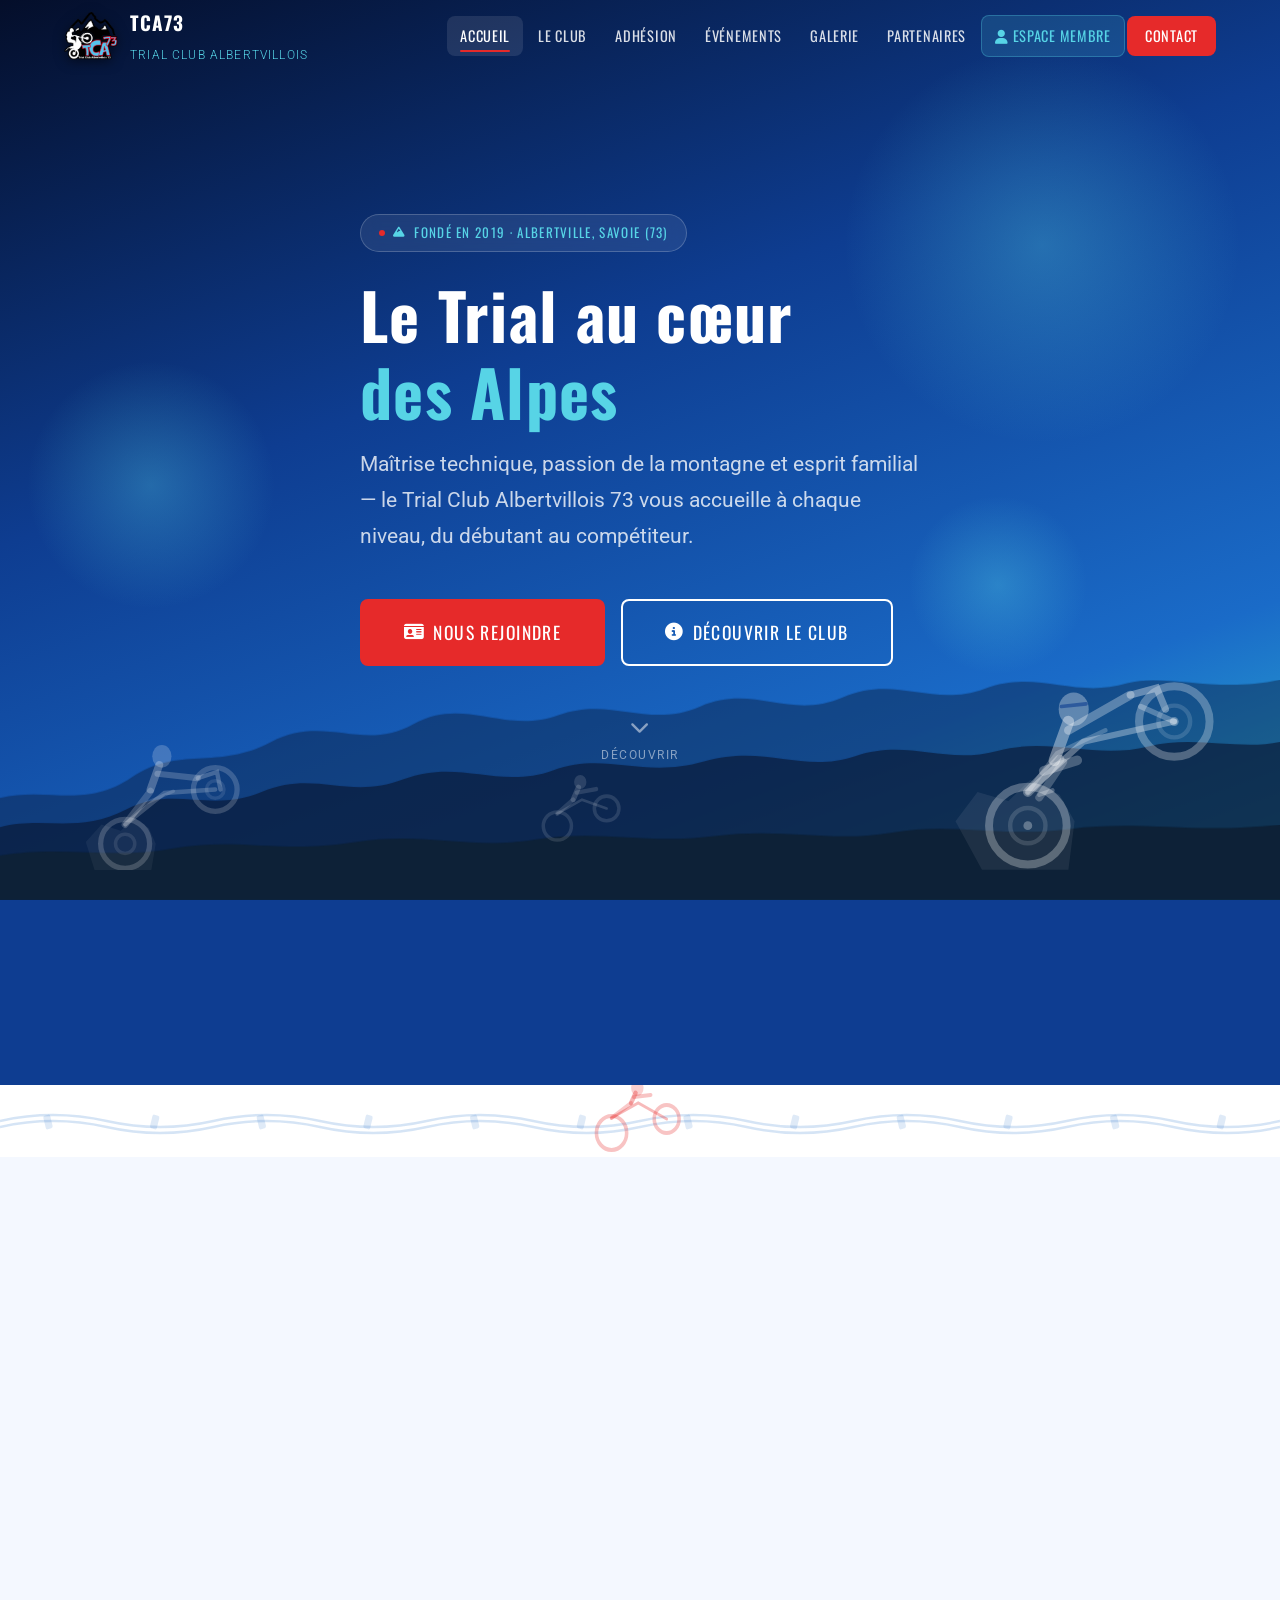
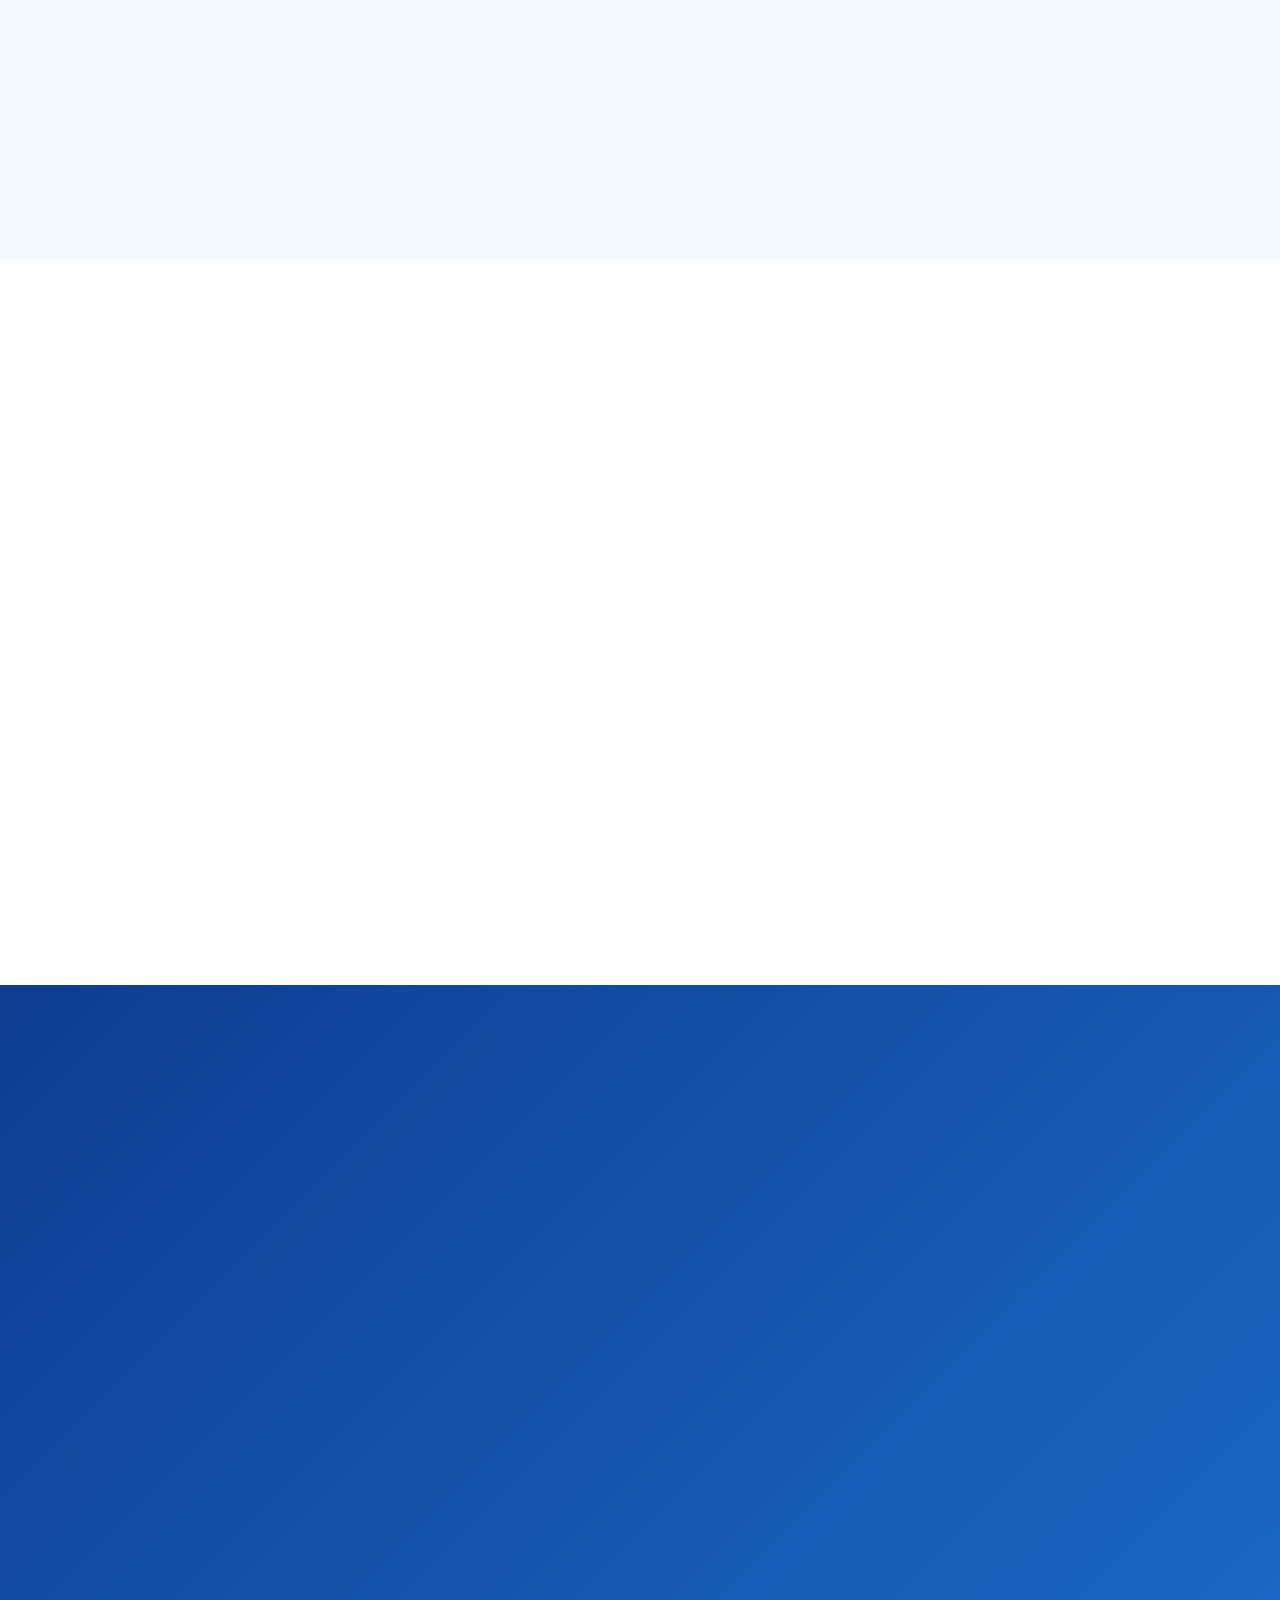
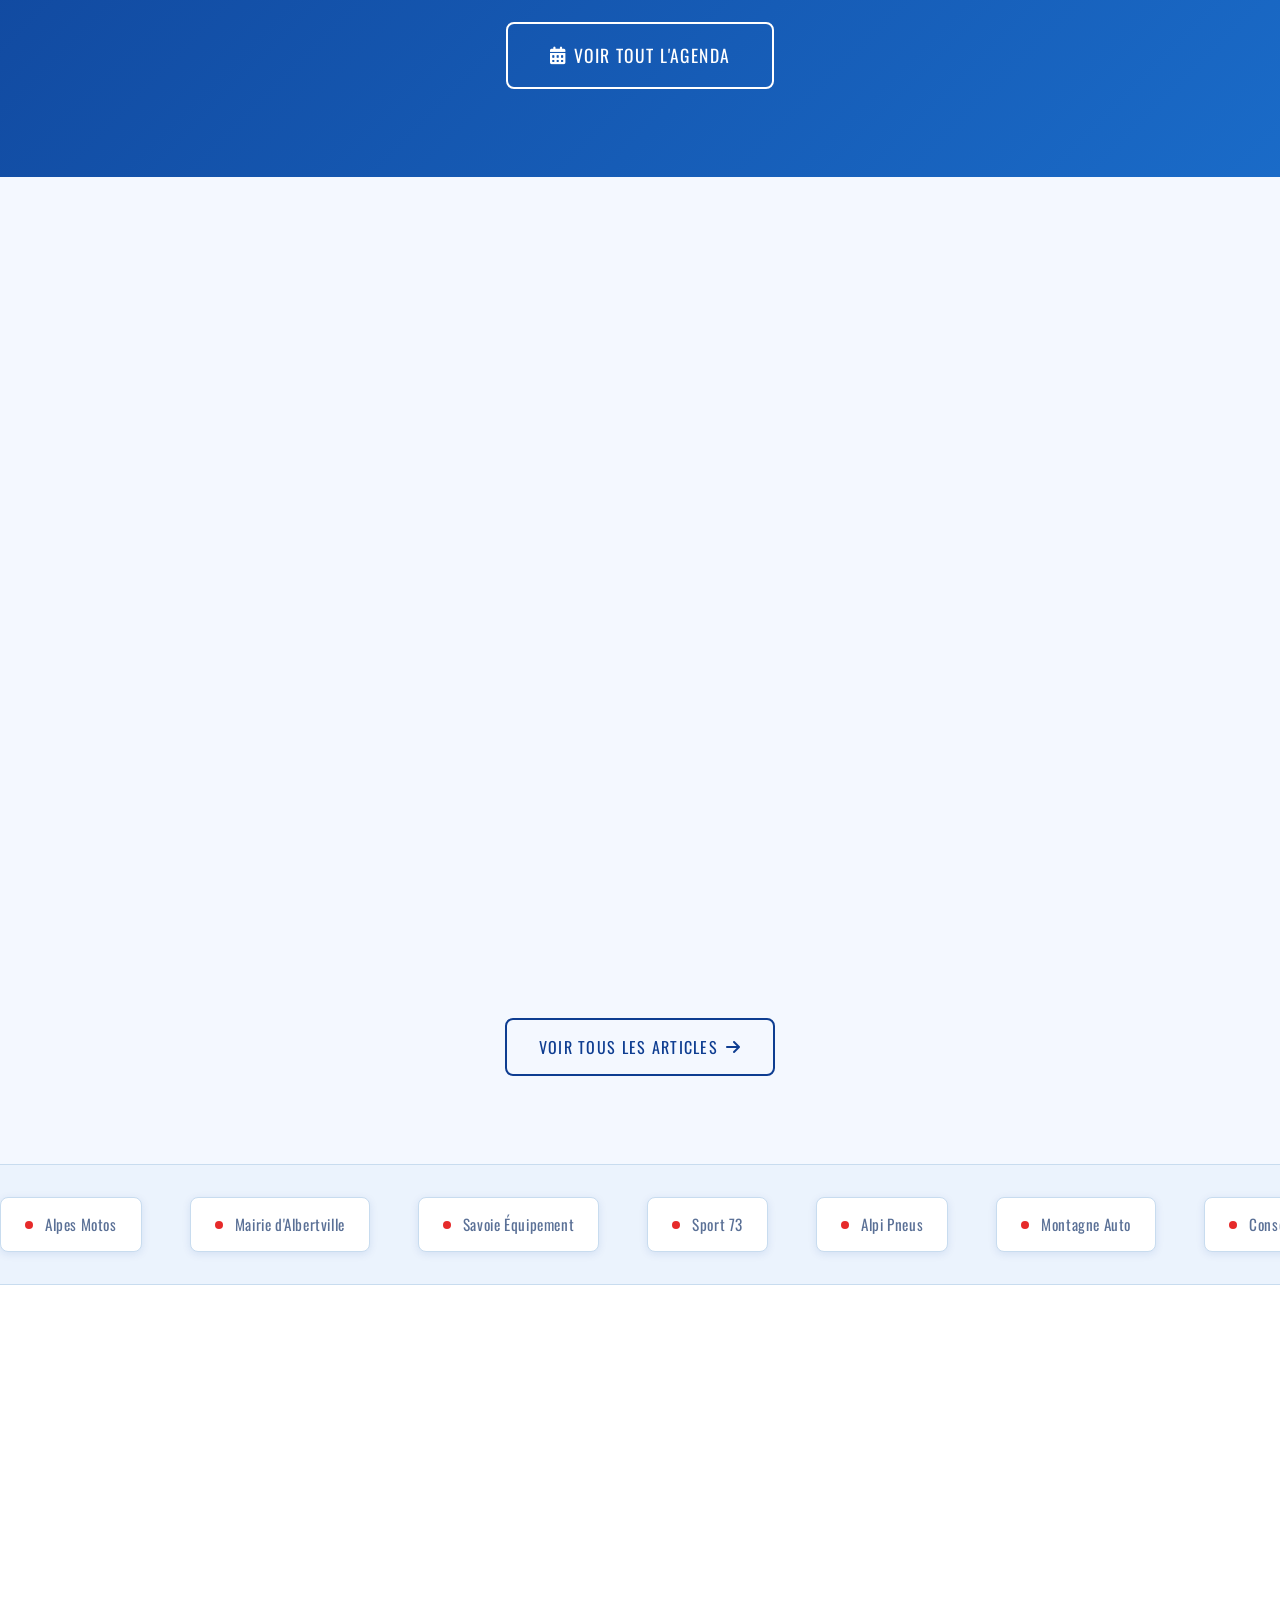
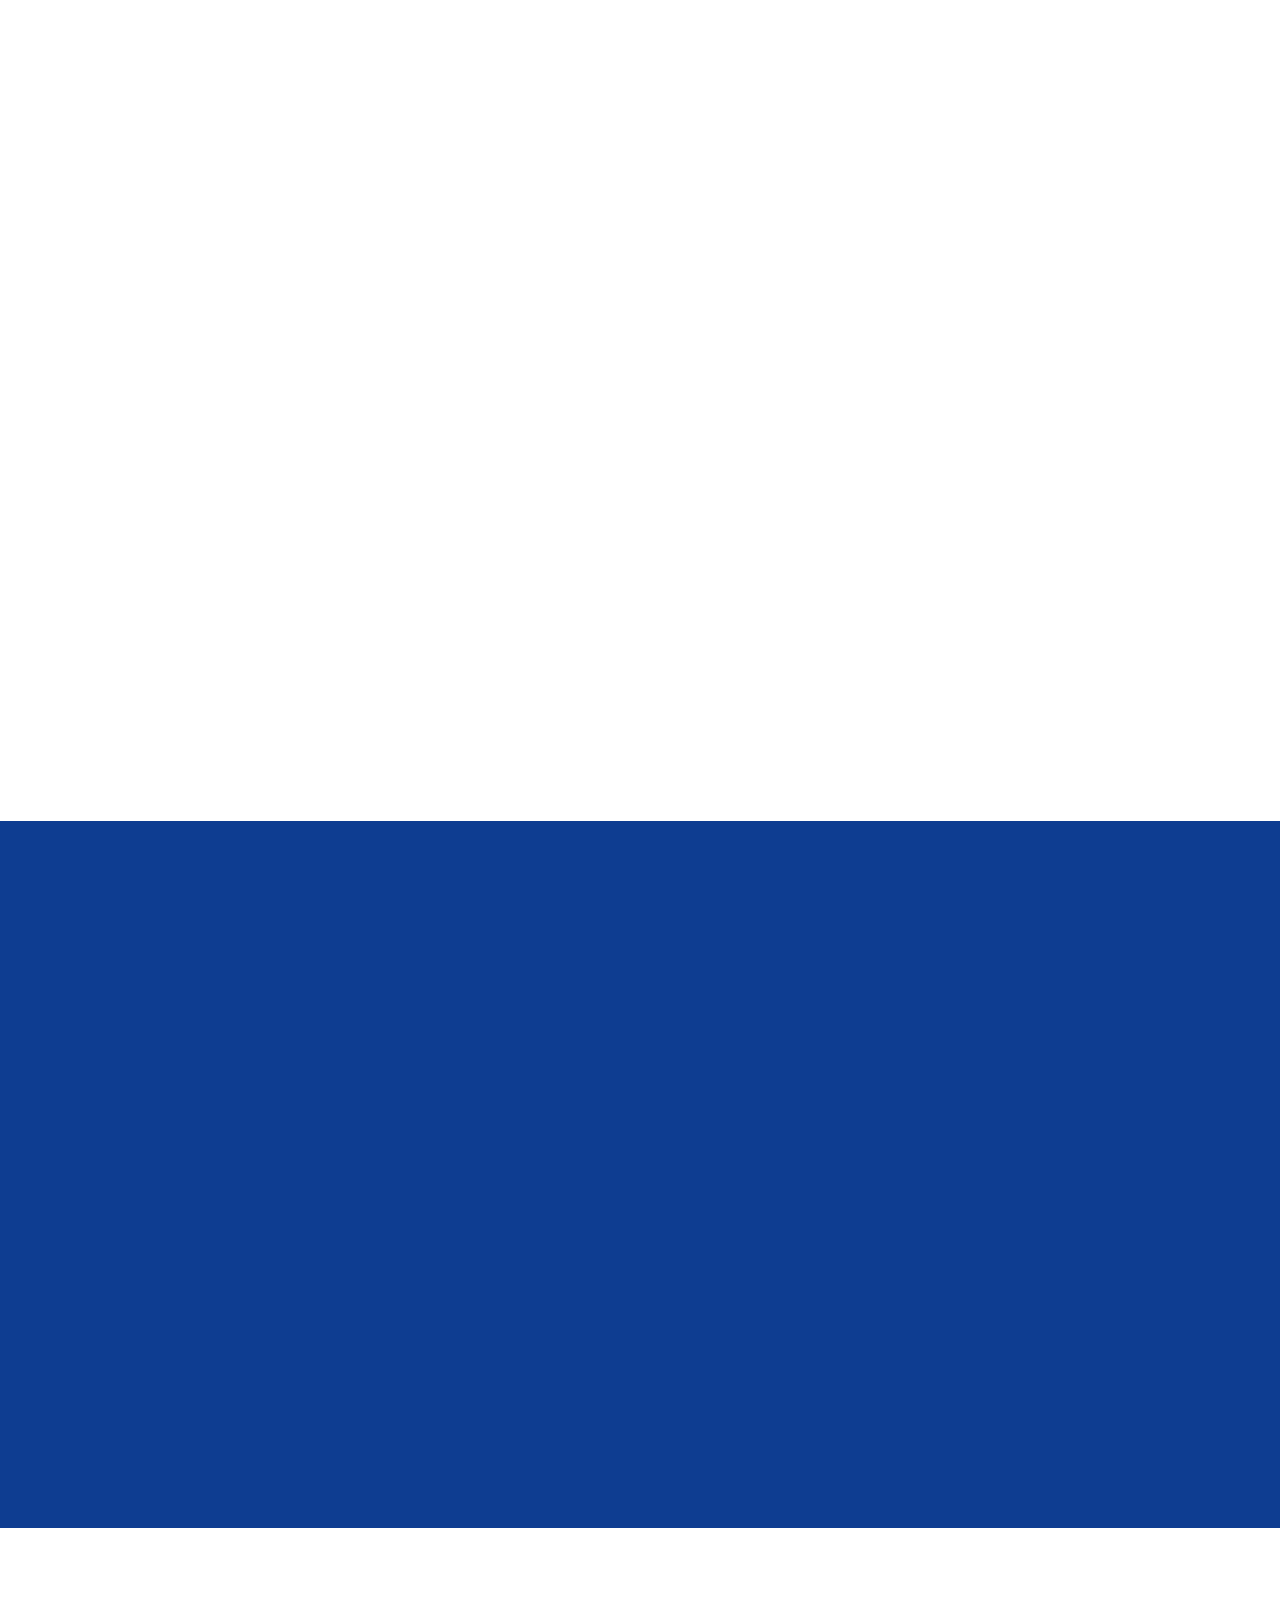
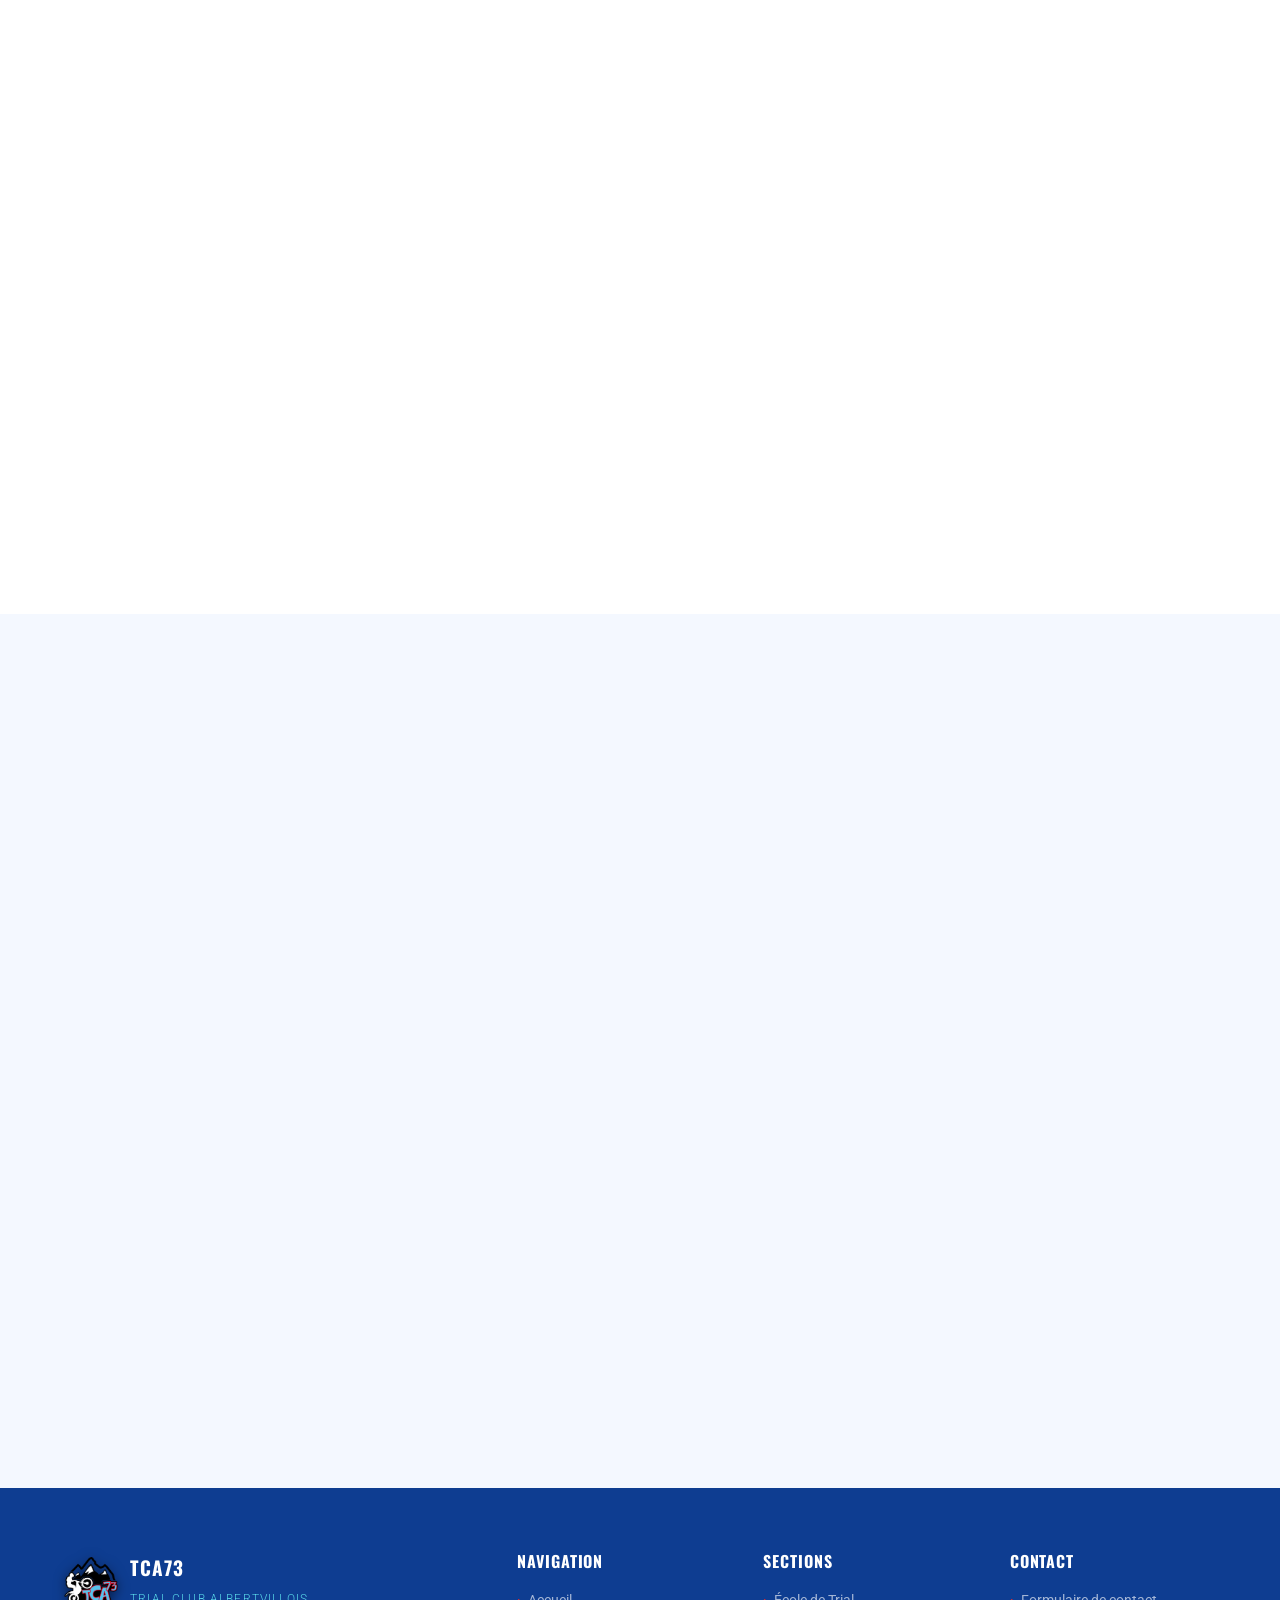
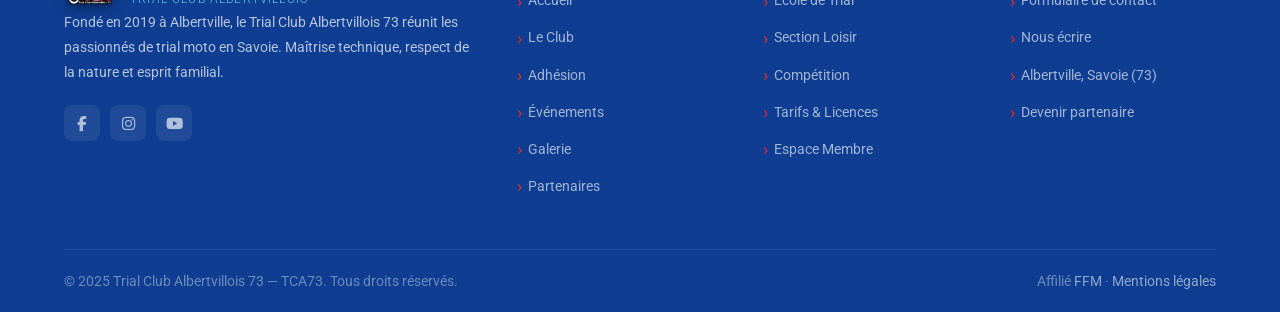
==== commit 902f09e1: "Ajout logo TCA73 PNG transparent + décorations trial moto - Logo officiel TCA73 en PNG fond transpar" ====
--- a/index.html
+++ b/index.html
@@ -15,7 +15,7 @@
   <link rel="preconnect" href="https://fonts.gstatic.com" crossorigin>
   <link href="https://fonts.googleapis.com/css2?family=Oswald:wght@400;500;600;700&family=Roboto:wght@300;400;500&display=swap" rel="stylesheet">
   <link rel="stylesheet" href="https://cdnjs.cloudflare.com/ajax/libs/font-awesome/6.5.0/css/all.min.css">
-  <link rel="stylesheet" href="css/style.css?v=3">
+  <link rel="stylesheet" href="css/style.css?v=4">
   <style>
     /* ---- Chatbot public ---- */
     .chatbot-section { background: var(--off-white); }
@@ -174,7 +174,7 @@
 <header id="header">
   <div class="header-inner">
     <a href="index.html" class="logo">
-      <div class="logo-badge">TCA</div>
+      <img src="assets/images/logo-tca73.png" alt="TCA73" class="logo-img">
       <div class="logo-text"><strong>TCA73</strong><span>Trial Club Albertvillois</span></div>
     </a>
     <nav class="nav-links">
@@ -244,7 +244,7 @@
     </div>
   </div>
 
-  <!-- Montagnes parallaxe SVG — 3 couches -->
+  <!-- Montagnes parallaxe SVG — 3 couches + riders trial -->
   <div class="hero-mountains">
     <svg xmlns="http://www.w3.org/2000/svg" viewBox="0 0 1440 260" preserveAspectRatio="none">
       <!-- Couche 1 — lointaine -->
@@ -260,6 +260,94 @@
         fill="#0d2137"
         d="M0,260 L0,210 C72,198 122,215 194,202 C266,189 318,208 398,195 C478,182 528,204 602,192 C676,180 724,198 804,188 C884,178 934,196 1004,184 C1074,172 1124,190 1204,180 C1284,170 1342,186 1440,175 L1440,260 Z"/>
     </svg>
+
+    <!-- Rider trial en wheelie — droite (grand) -->
+    <svg class="hero-rider hero-rider--right" xmlns="http://www.w3.org/2000/svg" viewBox="0 0 340 240" fill="none">
+      <!-- Rocher -->
+      <path fill="rgba(255,255,255,0.07)" d="M60,240 L30,185 L55,152 L90,162 L115,138 L148,155 L165,185 L158,240 Z"/>
+      <!-- Roue arrière (sur rocher) -->
+      <circle cx="112" cy="190" r="44" stroke="rgba(255,255,255,0.28)" stroke-width="9" fill="none"/>
+      <circle cx="112" cy="190" r="20" stroke="rgba(255,255,255,0.14)" stroke-width="5" fill="none"/>
+      <!-- Axe roue arrière -->
+      <circle cx="112" cy="190" r="5" fill="rgba(255,255,255,0.3)"/>
+      <!-- Roue avant (levée — wheelie) -->
+      <circle cx="278" cy="72" r="40" stroke="rgba(255,255,255,0.28)" stroke-width="9" fill="none"/>
+      <circle cx="278" cy="72" r="18" stroke="rgba(255,255,255,0.14)" stroke-width="5" fill="none"/>
+      <circle cx="278" cy="72" r="5" fill="rgba(255,255,255,0.3)"/>
+      <!-- Cadre moto -->
+      <path stroke="rgba(255,255,255,0.32)" stroke-width="7" stroke-linecap="round" stroke-linejoin="round"
+            d="M112,152 L175,95 L278,72"/>
+      <path stroke="rgba(255,255,255,0.22)" stroke-width="5" stroke-linecap="round"
+            d="M112,152 L145,108 L200,82"/>
+      <!-- Fourche avant -->
+      <path stroke="rgba(255,255,255,0.28)" stroke-width="6" stroke-linecap="round"
+            d="M240,55 L278,72"/>
+      <!-- Guidon -->
+      <path stroke="rgba(255,255,255,0.35)" stroke-width="8" stroke-linecap="round"
+            d="M228,42 L258,34 L268,58"/>
+      <!-- Selle / sous-cadre -->
+      <path stroke="rgba(255,255,255,0.25)" stroke-width="11" stroke-linecap="round"
+            d="M130,128 L168,116"/>
+      <!-- Corps rider -->
+      <path stroke="rgba(255,255,255,0.38)" stroke-width="13" stroke-linecap="round"
+            d="M158,72 L142,116"/>
+      <!-- Casque / tête -->
+      <ellipse cx="164" cy="58" rx="17" ry="19" fill="rgba(255,255,255,0.32)"/>
+      <!-- Visière casque -->
+      <path stroke="rgba(14,61,145,0.6)" stroke-width="4" stroke-linecap="round" d="M150,55 L178,52"/>
+      <!-- Bras rider -->
+      <path stroke="rgba(255,255,255,0.30)" stroke-width="10" stroke-linecap="round"
+            d="M158,82 L228,42"/>
+      <!-- Jambes rider -->
+      <path stroke="rgba(255,255,255,0.28)" stroke-width="11" stroke-linecap="round"
+            d="M148,115 L112,152"/>
+      <path stroke="rgba(255,255,255,0.22)" stroke-width="9" stroke-linecap="round"
+            d="M152,118 L125,158"/>
+      <!-- Repose-pieds -->
+      <path stroke="rgba(255,255,255,0.25)" stroke-width="5" stroke-linecap="round" d="M125,155 L140,150"/>
+    </svg>
+
+    <!-- Rider en équilibre sur rocher — gauche (petit, en fond) -->
+    <svg class="hero-rider hero-rider--left" xmlns="http://www.w3.org/2000/svg" viewBox="0 0 200 160" fill="none">
+      <!-- Rocher -->
+      <path fill="rgba(255,255,255,0.05)" d="M20,160 L10,128 L28,108 L50,115 L65,100 L82,112 L90,130 L85,160 Z"/>
+      <!-- Roue arrière -->
+      <circle cx="55" cy="130" r="28" stroke="rgba(255,255,255,0.18)" stroke-width="6" fill="none"/>
+      <circle cx="55" cy="130" r="11" stroke="rgba(255,255,255,0.1)" stroke-width="4" fill="none"/>
+      <!-- Roue avant -->
+      <circle cx="158" cy="68" r="25" stroke="rgba(255,255,255,0.18)" stroke-width="6" fill="none"/>
+      <circle cx="158" cy="68" r="10" stroke="rgba(255,255,255,0.1)" stroke-width="4" fill="none"/>
+      <!-- Cadre -->
+      <path stroke="rgba(255,255,255,0.20)" stroke-width="5" stroke-linecap="round"
+            d="M55,108 L100,72 L158,68"/>
+      <path stroke="rgba(255,255,255,0.14)" stroke-width="4" stroke-linecap="round"
+            d="M55,108 L78,84 L110,70"/>
+      <!-- Guidon -->
+      <path stroke="rgba(255,255,255,0.22)" stroke-width="5" stroke-linecap="round"
+            d="M138,55 L160,48 L164,68"/>
+      <!-- Corps rider -->
+      <path stroke="rgba(255,255,255,0.25)" stroke-width="9" stroke-linecap="round"
+            d="M94,40 L84,68"/>
+      <!-- Tête -->
+      <ellipse cx="97" cy="30" rx="11" ry="13" fill="rgba(255,255,255,0.2)"/>
+      <!-- Bras -->
+      <path stroke="rgba(255,255,255,0.20)" stroke-width="7" stroke-linecap="round"
+            d="M92,50 L138,55"/>
+      <!-- Jambes -->
+      <path stroke="rgba(255,255,255,0.18)" stroke-width="8" stroke-linecap="round"
+            d="M84,70 L55,108"/>
+    </svg>
+
+    <!-- Rider en distance — centre (très petit, lointain) -->
+    <svg class="hero-rider hero-rider--center" xmlns="http://www.w3.org/2000/svg" viewBox="0 0 100 80" fill="none">
+      <circle cx="22" cy="58" r="16" stroke="rgba(255,255,255,0.12)" stroke-width="4" fill="none"/>
+      <circle cx="78" cy="38" r="14" stroke="rgba(255,255,255,0.12)" stroke-width="4" fill="none"/>
+      <path stroke="rgba(255,255,255,0.14)" stroke-width="3" stroke-linecap="round" d="M22,44 L50,28 L78,38"/>
+      <path stroke="rgba(255,255,255,0.16)" stroke-width="6" stroke-linecap="round" d="M46,14 L40,28"/>
+      <ellipse cx="48" cy="8" rx="7" ry="8" fill="rgba(255,255,255,0.13)"/>
+      <path stroke="rgba(255,255,255,0.13)" stroke-width="5" stroke-linecap="round" d="M44,20 L66,16"/>
+      <path stroke="rgba(255,255,255,0.12)" stroke-width="5" stroke-linecap="round" d="M40,28 L22,44"/>
+    </svg>
   </div>
 </section>
 
@@ -298,6 +386,42 @@
     </div>
   </div>
 </section>
+
+<!-- Bande déco trial -->
+<div class="trial-band" aria-hidden="true">
+  <svg class="trial-band-svg" xmlns="http://www.w3.org/2000/svg" viewBox="0 0 1440 72" preserveAspectRatio="none">
+    <!-- Trace de pneu crantée -->
+    <g fill="none" stroke="rgba(26,107,200,0.18)" stroke-width="2.5">
+      <path d="M0,36 Q60,24 120,36 Q180,48 240,36 Q300,24 360,36 Q420,48 480,36 Q540,24 600,36 Q660,48 720,36 Q780,24 840,36 Q900,48 960,36 Q1020,24 1080,36 Q1140,48 1200,36 Q1260,24 1320,36 Q1380,48 1440,36"/>
+      <path d="M0,42 Q60,30 120,42 Q180,54 240,42 Q300,30 360,42 Q420,54 480,42 Q540,30 600,42 Q660,54 720,42 Q780,30 840,42 Q900,54 960,42 Q1020,30 1080,42 Q1140,54 1200,42 Q1260,30 1320,42 Q1380,54 1440,42"/>
+    </g>
+    <!-- Petits crampons pneu -->
+    <g fill="rgba(26,107,200,0.14)">
+      <rect x="50"  y="30" width="8" height="14" rx="2" transform="rotate(-15 54 37)"/>
+      <rect x="170" y="30" width="8" height="14" rx="2" transform="rotate(15 174 37)"/>
+      <rect x="290" y="30" width="8" height="14" rx="2" transform="rotate(-15 294 37)"/>
+      <rect x="410" y="30" width="8" height="14" rx="2" transform="rotate(15 414 37)"/>
+      <rect x="530" y="30" width="8" height="14" rx="2" transform="rotate(-15 534 37)"/>
+      <rect x="650" y="30" width="8" height="14" rx="2" transform="rotate(15 654 37)"/>
+      <rect x="770" y="30" width="8" height="14" rx="2" transform="rotate(-15 774 37)"/>
+      <rect x="890" y="30" width="8" height="14" rx="2" transform="rotate(15 894 37)"/>
+      <rect x="1010" y="30" width="8" height="14" rx="2" transform="rotate(-15 1014 37)"/>
+      <rect x="1130" y="30" width="8" height="14" rx="2" transform="rotate(15 1134 37)"/>
+      <rect x="1250" y="30" width="8" height="14" rx="2" transform="rotate(-15 1254 37)"/>
+      <rect x="1370" y="30" width="8" height="14" rx="2" transform="rotate(15 1374 37)"/>
+    </g>
+    <!-- Silhouette moto centrale -->
+    <g transform="translate(688,0)" fill="none">
+      <circle cx="0"  cy="48" r="17" stroke="rgba(230,42,42,0.28)" stroke-width="4"/>
+      <circle cx="62" cy="34" r="14" stroke="rgba(230,42,42,0.28)" stroke-width="4"/>
+      <path stroke="rgba(230,42,42,0.32)" stroke-width="3" stroke-linecap="round" d="M0,33 L30,18 L62,34"/>
+      <path stroke="rgba(230,42,42,0.35)" stroke-width="5" stroke-linecap="round" d="M27,8 L22,18"/>
+      <ellipse cx="29" cy="3" rx="7" ry="8" fill="rgba(230,42,42,0.22)"/>
+      <path stroke="rgba(230,42,42,0.28)" stroke-width="4" stroke-linecap="round" d="M25,12 L44,10"/>
+      <path stroke="rgba(230,42,42,0.25)" stroke-width="4" stroke-linecap="round" d="M22,18 L0,33"/>
+    </g>
+  </svg>
+</div>
 
 <!-- ===== 3. PRÉSENTATION ===== -->
 <section class="section section--light">
@@ -702,7 +826,7 @@
   <div class="container">
     <div class="footer-grid">
       <div class="footer-brand">
-        <a href="index.html" class="logo"><div class="logo-badge">TCA</div><div class="logo-text"><strong>TCA73</strong><span>Trial Club Albertvillois</span></div></a>
+        <a href="index.html" class="logo"><img src="assets/images/logo-tca73.png" alt="TCA73" class="logo-img"><div class="logo-text"><strong>TCA73</strong><span>Trial Club Albertvillois</span></div></a>
         <p>Fondé en 2019 à Albertville, le Trial Club Albertvillois 73 réunit les passionnés de trial moto en Savoie. Maîtrise technique, respect de la nature et esprit familial.</p>
         <div class="footer-social">
           <a href="https://www.facebook.com/p/TCA73-Trial-Club-Albertvillois-100057427091046/" aria-label="Facebook" target="_blank" rel="noopener"><i class="fa-brands fa-facebook-f"></i></a>
--- a/css/style.css
+++ b/css/style.css
@@ -159,6 +159,8 @@
 .header-inner { max-width: var(--max-width); margin: 0 auto; padding: 0 24px; height: 100%; display: flex; align-items: center; justify-content: space-between; }
 .logo { display: flex; align-items: center; gap: 12px; color: var(--white); font-family: var(--font-heading); }
 .logo-badge { width: 44px; height: 44px; background: var(--tca-red); border-radius: 9px; display: flex; align-items: center; justify-content: center; font-size: 1.05rem; font-weight: 700; color: var(--white); letter-spacing: -0.02em; flex-shrink: 0; box-shadow: 0 4px 12px rgba(230,42,42,0.4); }
+.logo-img { width: 54px; height: 54px; object-fit: contain; flex-shrink: 0; filter: drop-shadow(0 2px 6px rgba(0,0,0,0.5)); transition: transform var(--transition); }
+.logo:hover .logo-img { transform: scale(1.06); }
 .logo-text strong { display: block; font-size: 1.2rem; letter-spacing: 0.05em; color: var(--white); }
 .logo-text span { font-size: 0.73rem; color: var(--glacier); letter-spacing: 0.1em; text-transform: uppercase; font-weight: 300; font-family: var(--font-body); }
 
@@ -193,8 +195,20 @@
 
 /* Montagnes parallaxe */
 .hero-mountains { position: absolute; bottom: 0; left: 0; right: 0; z-index: 1; line-height: 0; }
-.hero-mountains svg { width: 100%; height: auto; }
+.hero-mountains > svg:first-child { width: 100%; height: auto; }
 .parallax-layer { will-change: transform; }
+
+/* Riders trial SVG dans le hero */
+.hero-rider { position: absolute; pointer-events: none; bottom: 30px; }
+.hero-rider--right { right: 4%; width: min(300px, 28vw); animation: rider-float 4.5s ease-in-out infinite; }
+.hero-rider--left  { left: 6%; width: min(175px, 16vw); animation: rider-float 5.5s ease-in-out infinite 1.2s; }
+.hero-rider--center { left: 42%; width: min(88px, 8vw); bottom: 55px; animation: rider-float 6s ease-in-out infinite 0.6s; }
+@keyframes rider-float { 0%,100%{transform:translateY(0)} 50%{transform:translateY(-10px)} }
+@media (max-width:640px) {
+  .hero-rider--left  { display:none; }
+  .hero-rider--center { display:none; }
+  .hero-rider--right { width: min(200px, 45vw); right: 2%; }
+}
 
 /* Particules */
 .hero-particles { position: absolute; inset: 0; z-index: 1; pointer-events: none; overflow: hidden; }
@@ -578,6 +592,10 @@
 .chatbot-input input { flex:1; padding:11px 16px; border:1px solid var(--border); border-radius:var(--radius-sm); font-size:0.93rem; }
 .chatbot-input input:focus { outline:none; border-color:var(--mountain); }
 
+/* ---- Bande déco trial ---- */
+.trial-band { background: var(--white); overflow: hidden; height: 72px; position: relative; }
+.trial-band-svg { width: 100%; height: 72px; display: block; }
+
 /* ---- Scroll animations ---- */
 /* Content visible by default (no JS / slow JS); animation only when JS adds js-ready */
 .fade-up { transition:opacity 0.65s ease, transform 0.65s ease; }
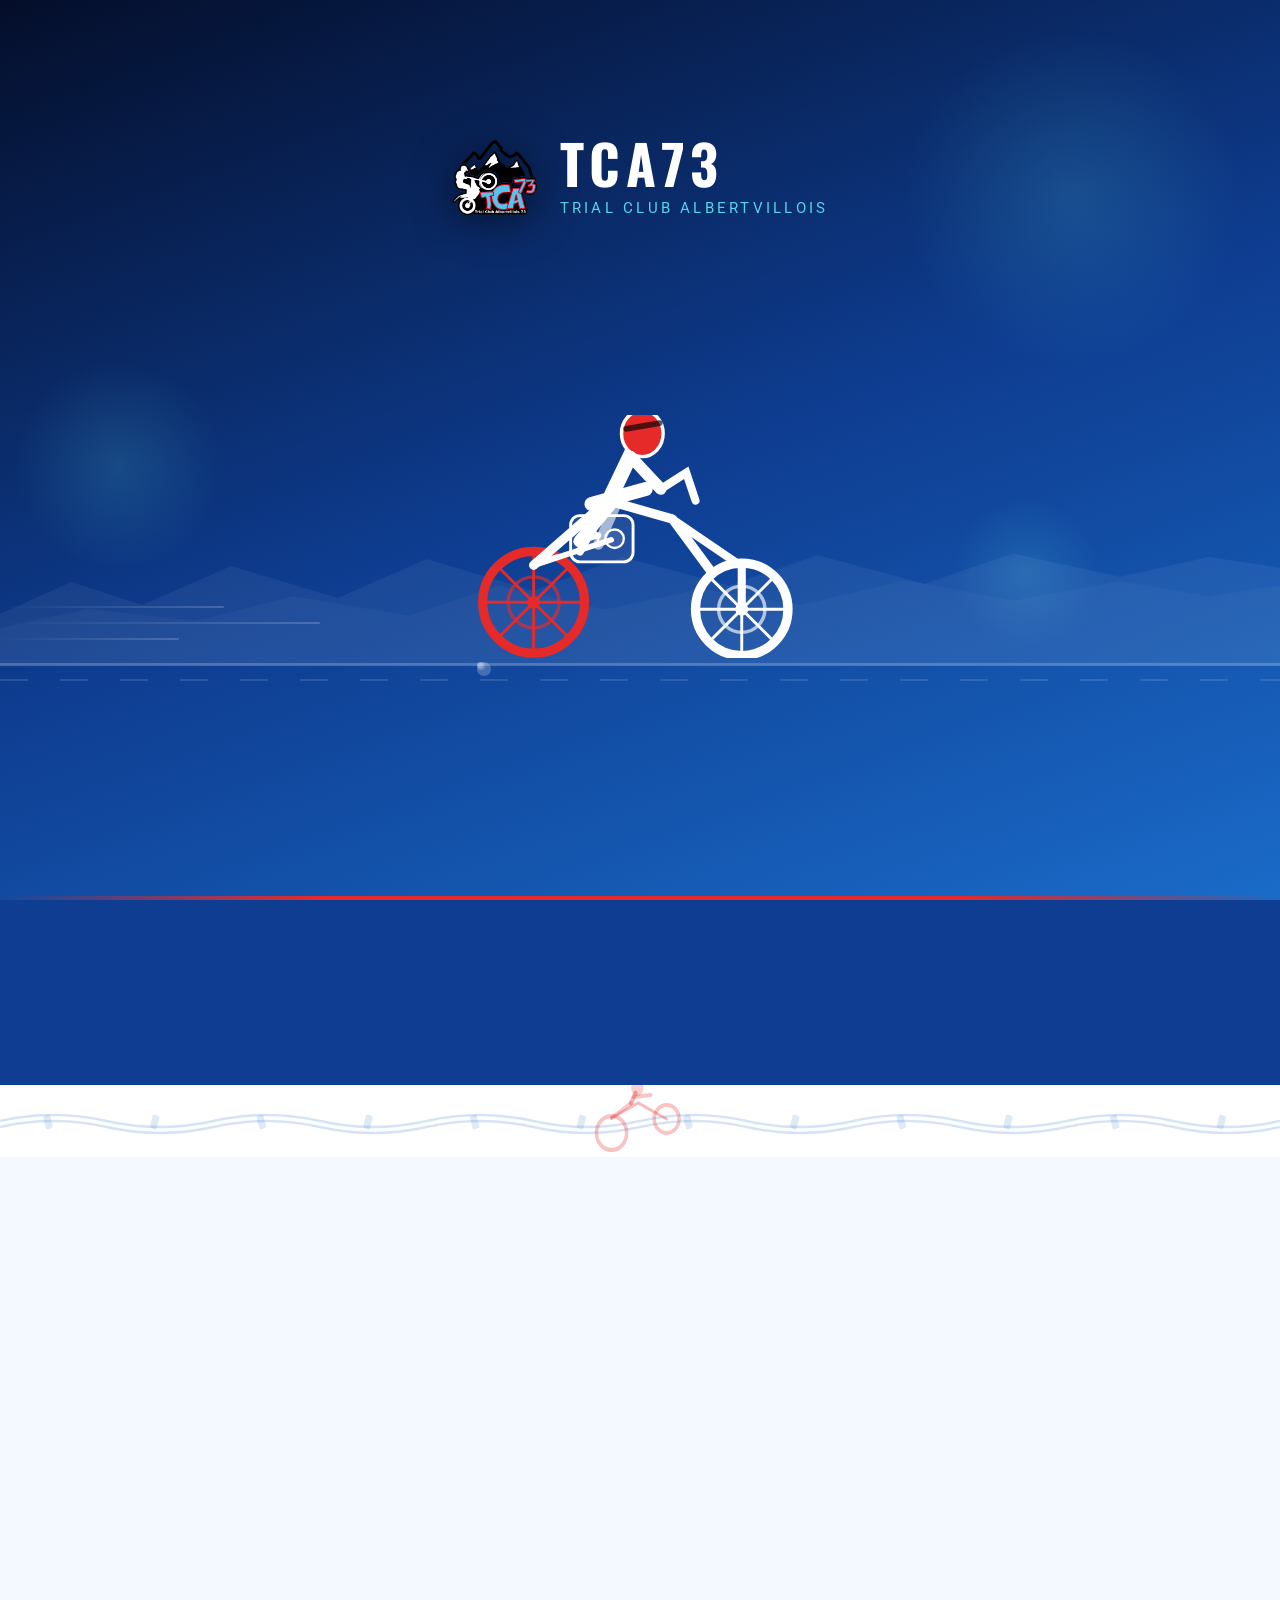
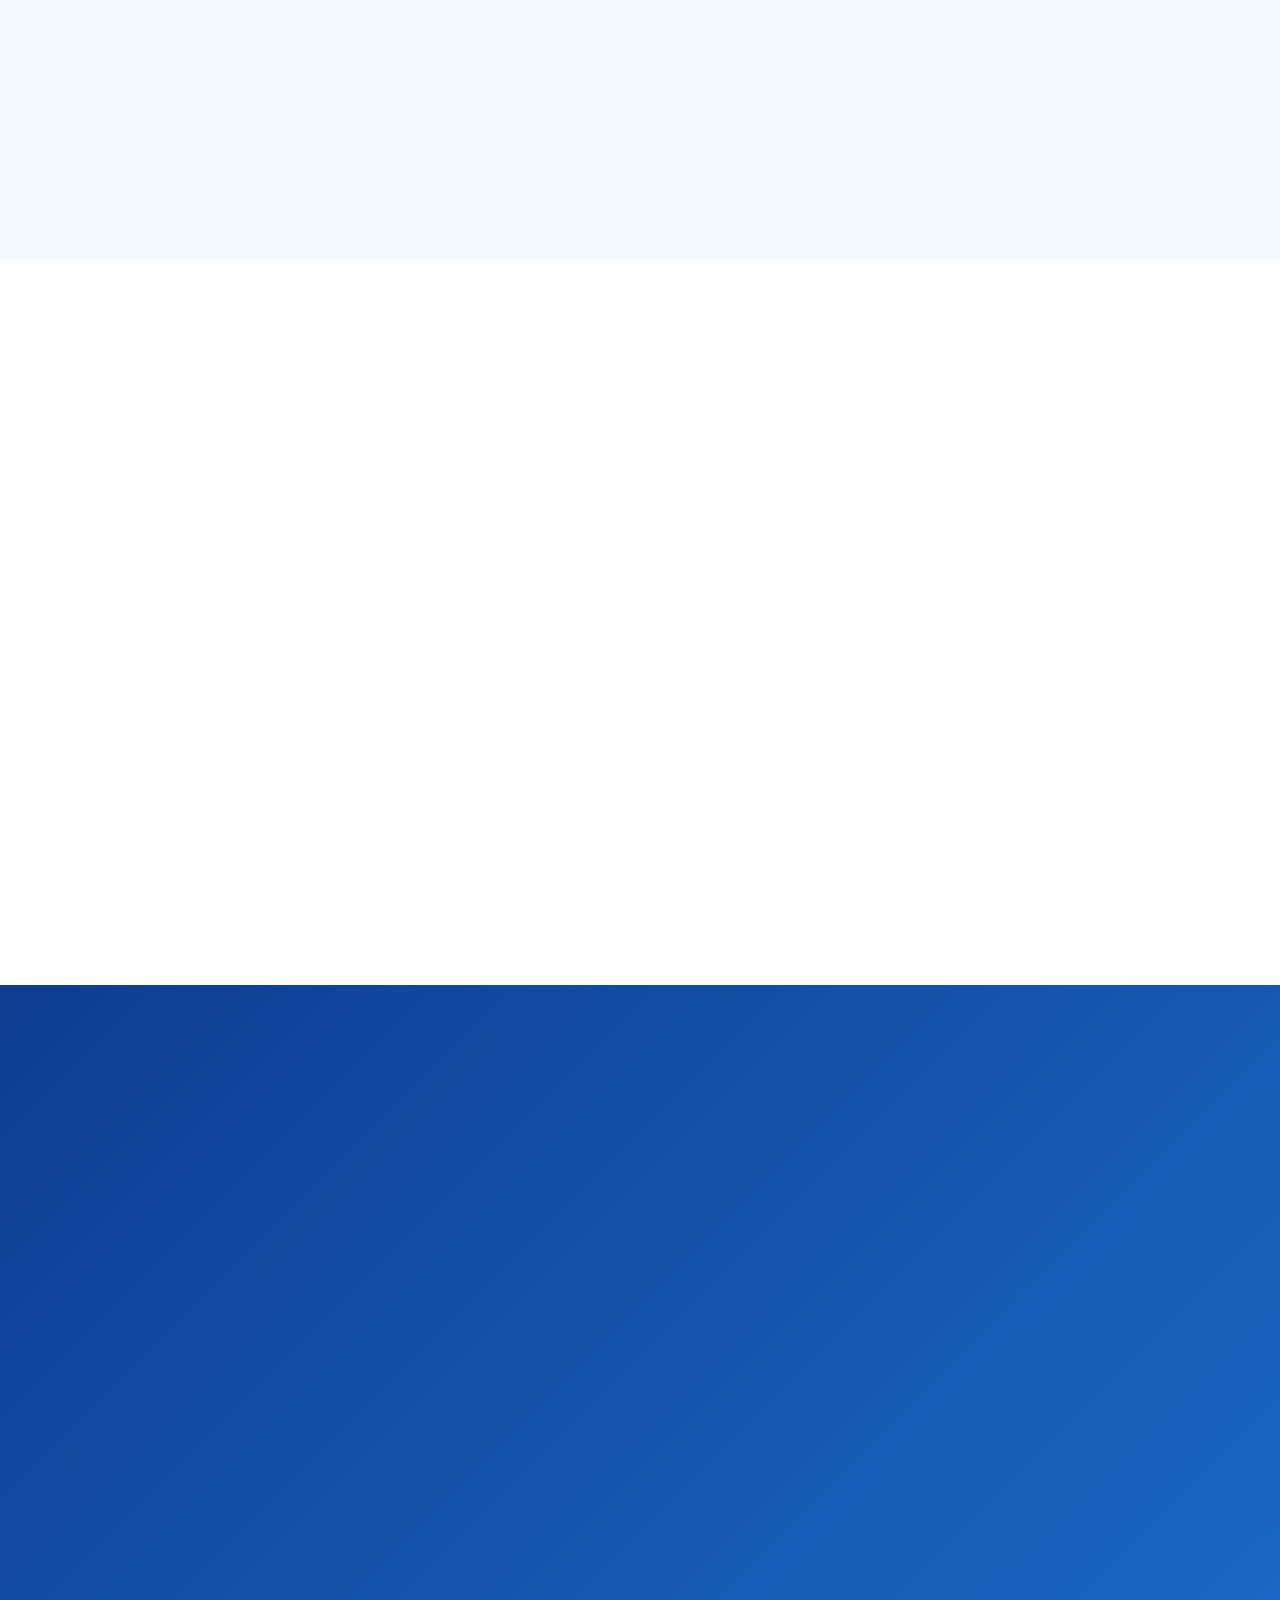
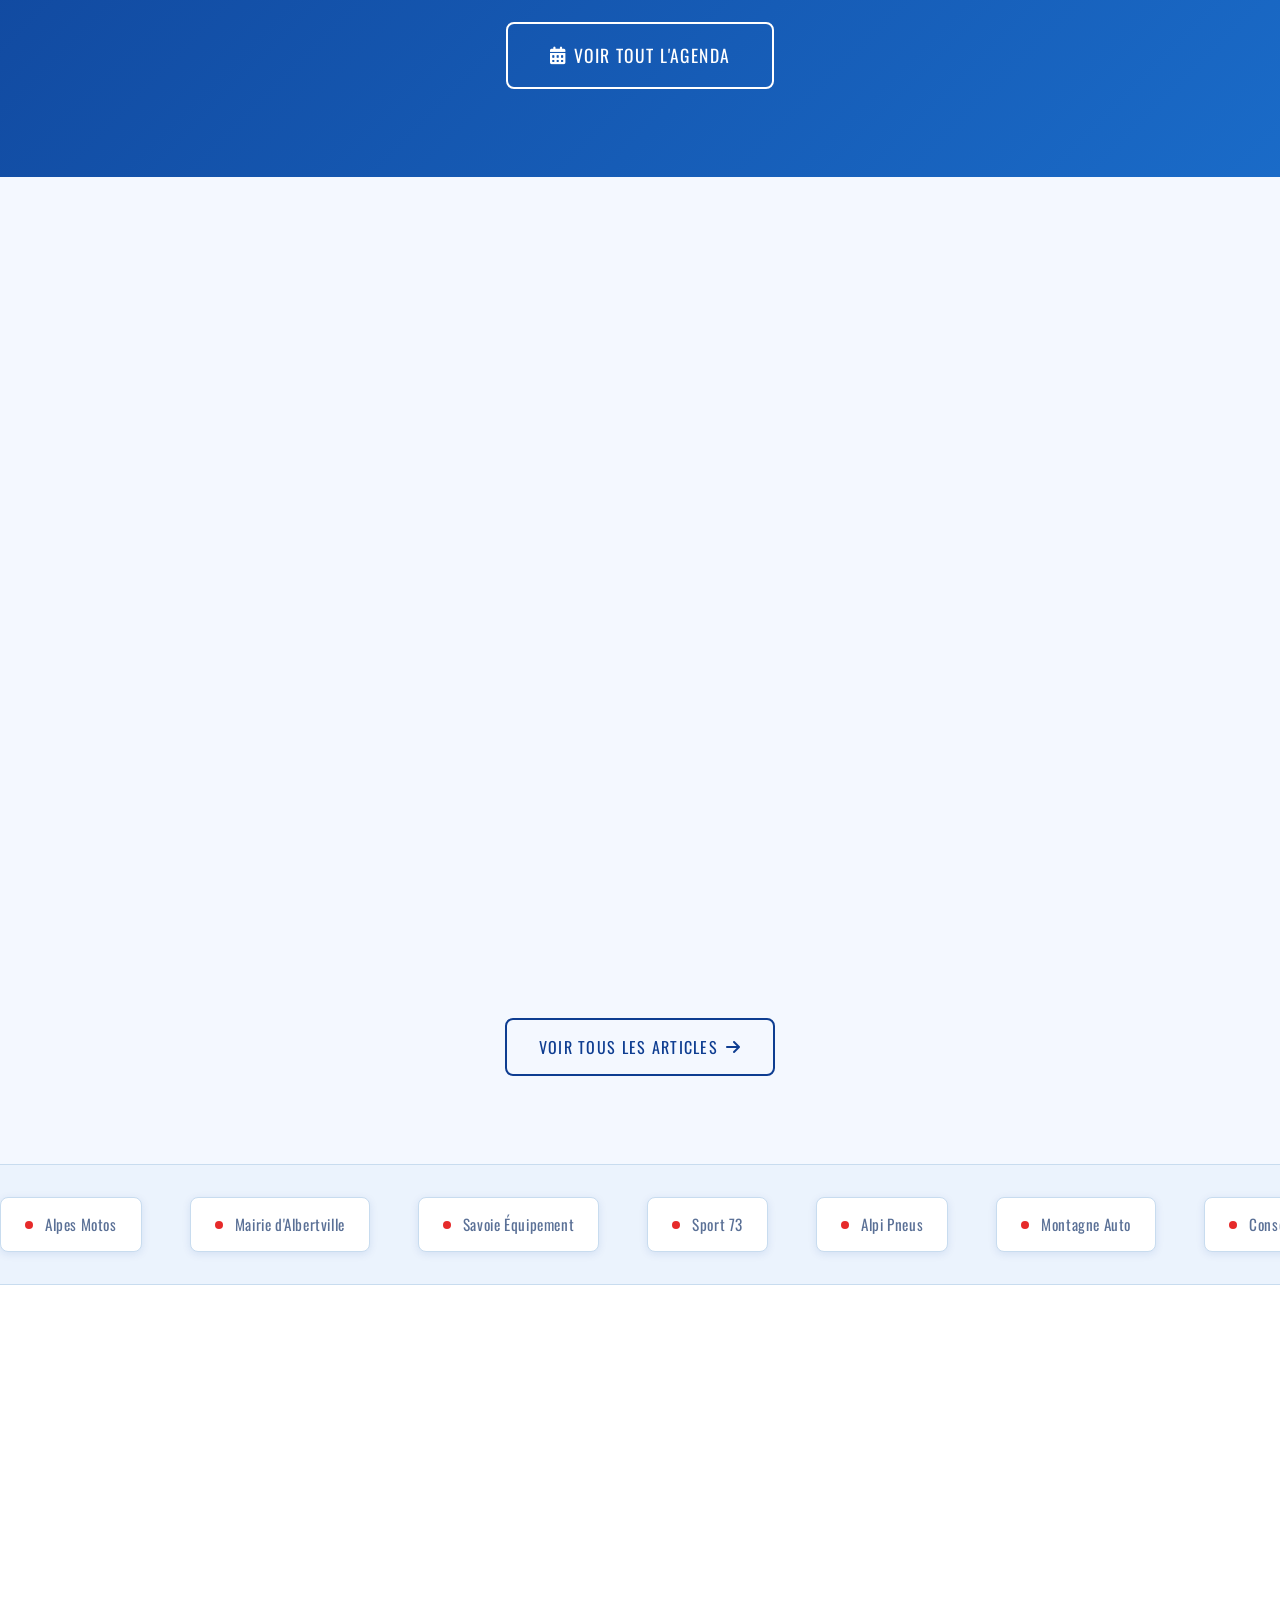
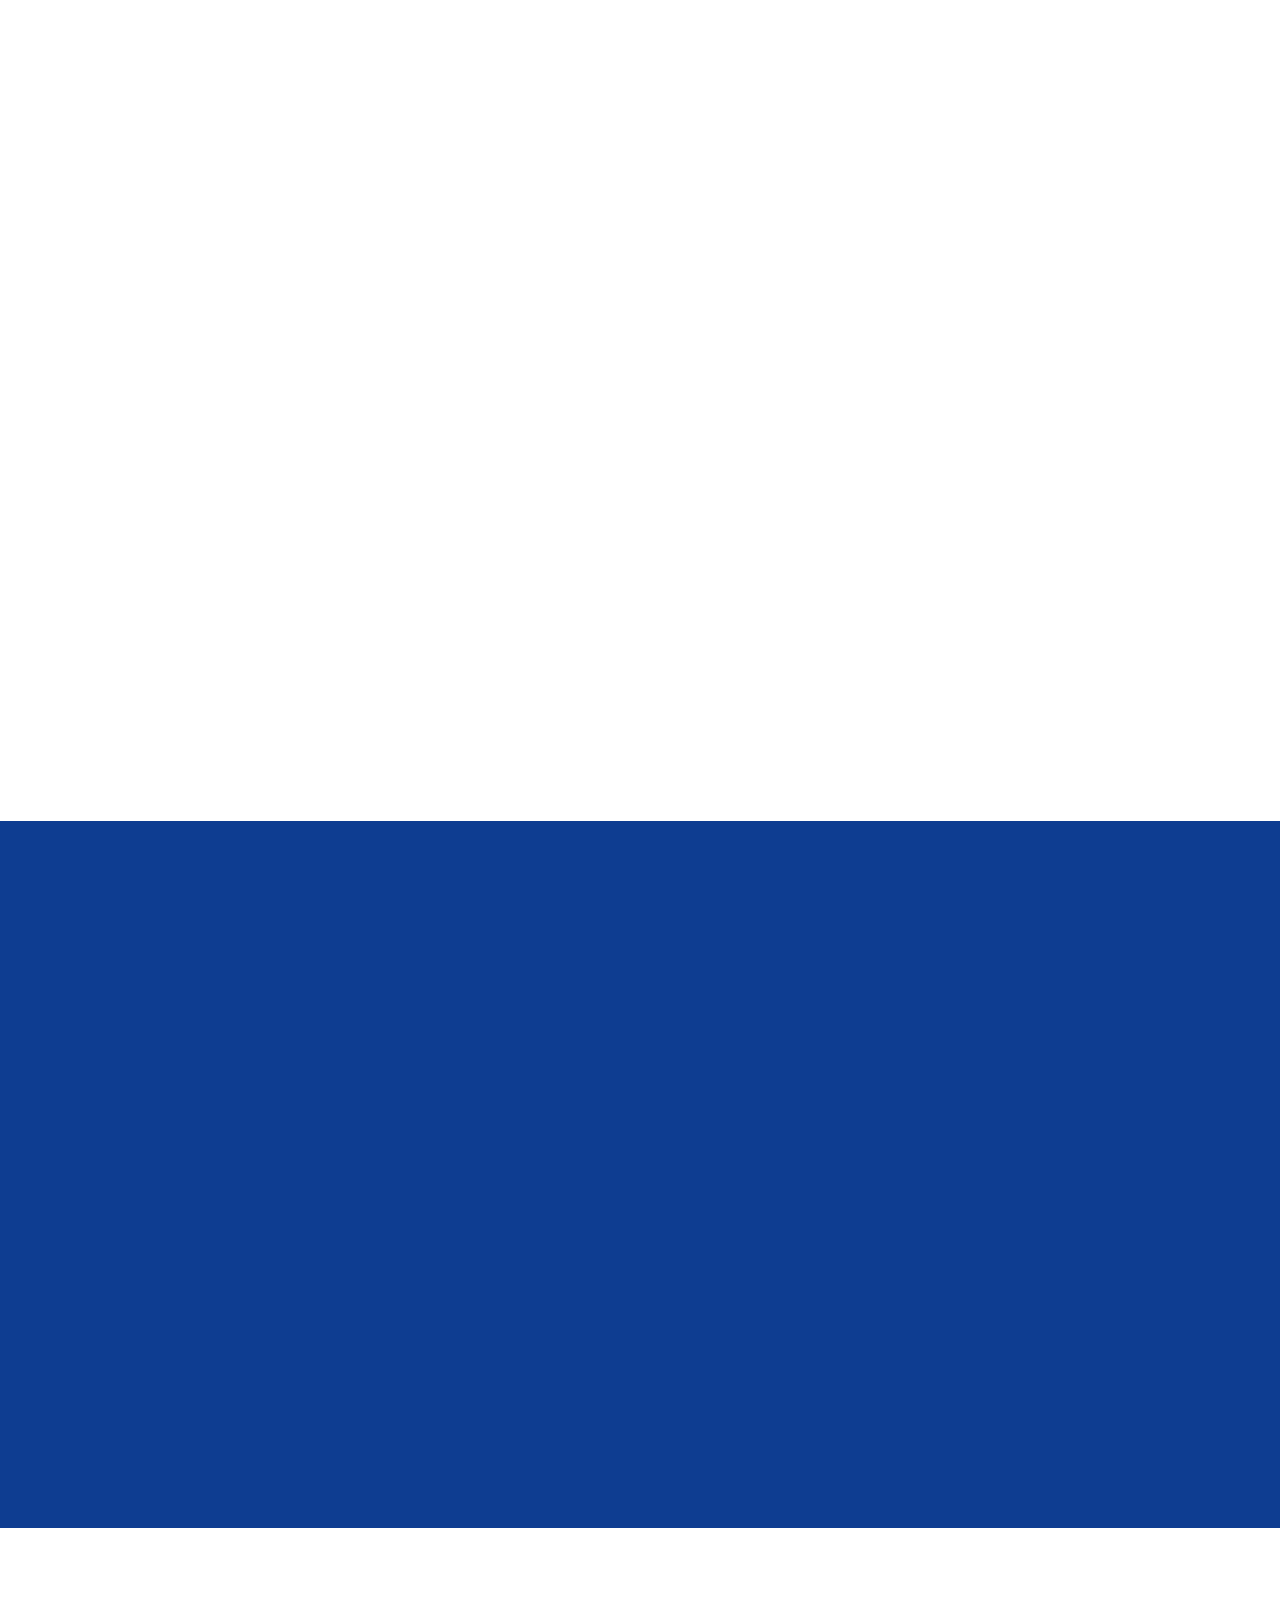
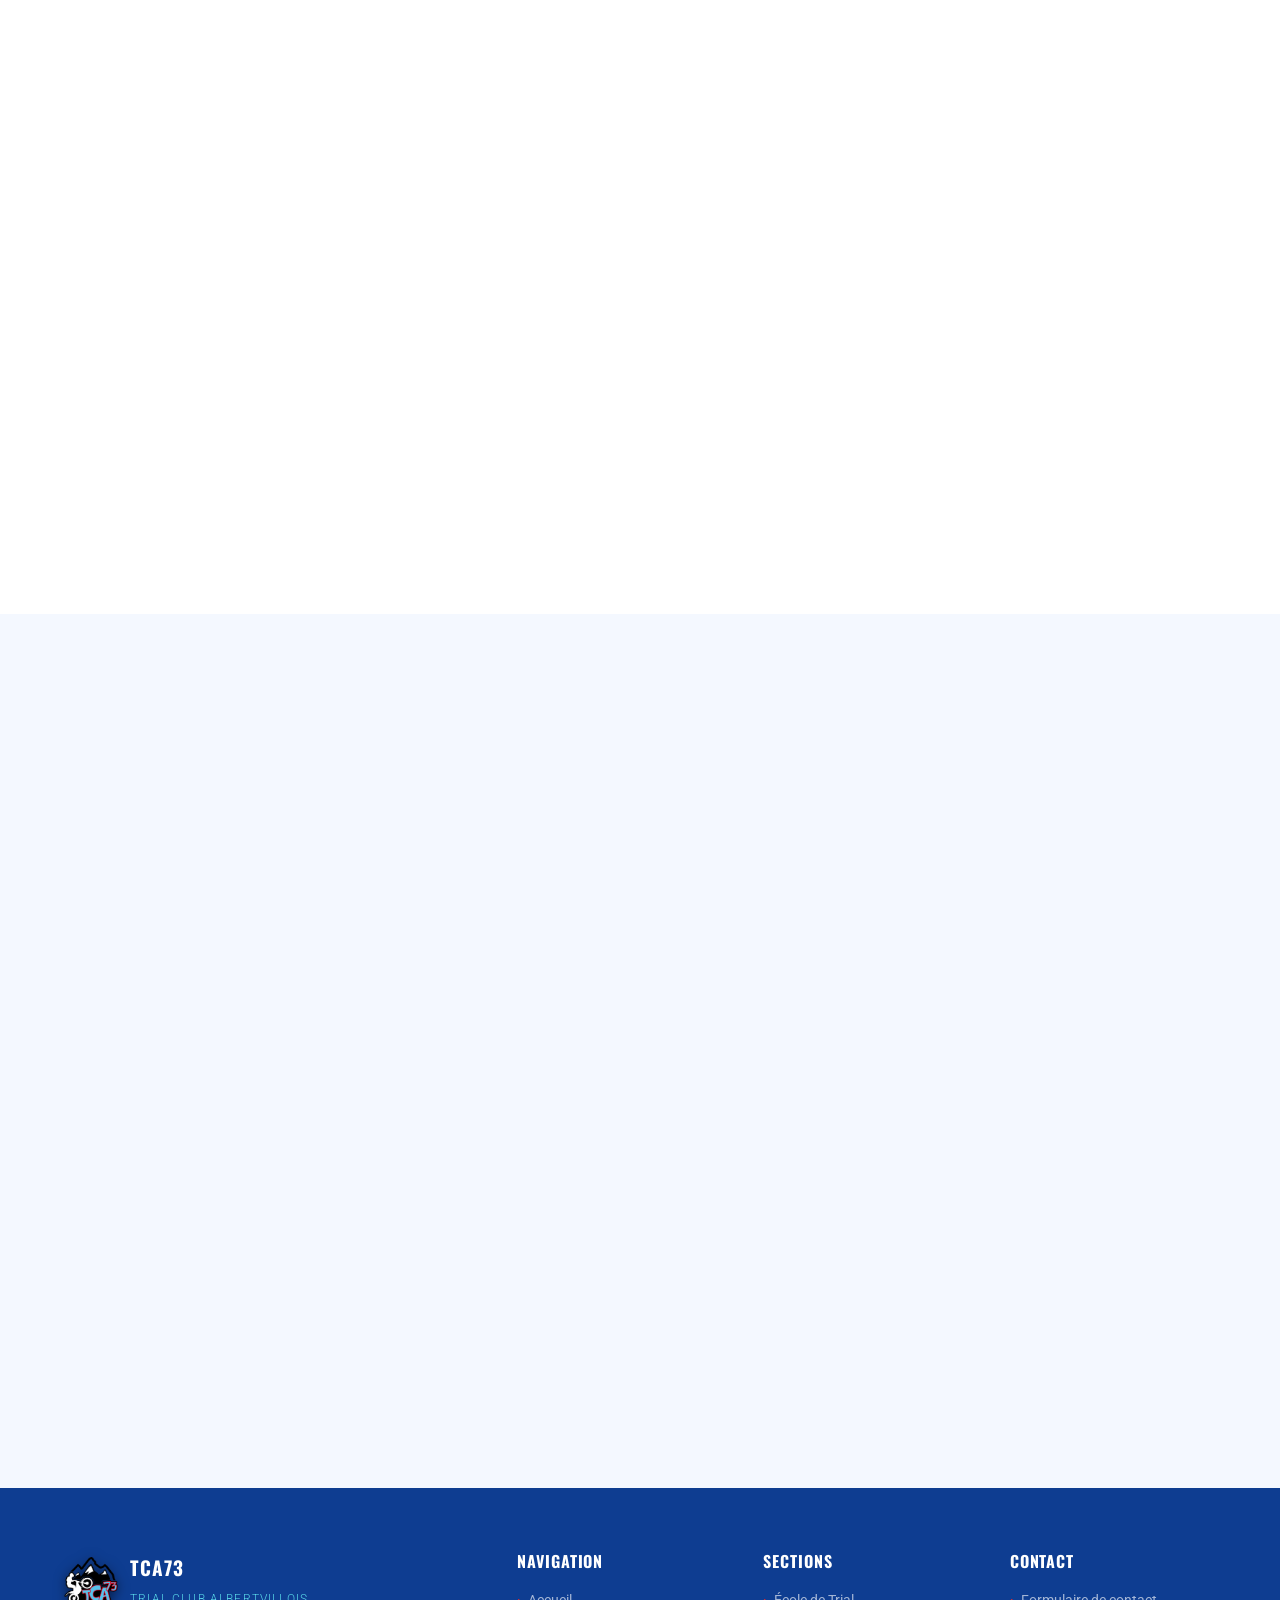
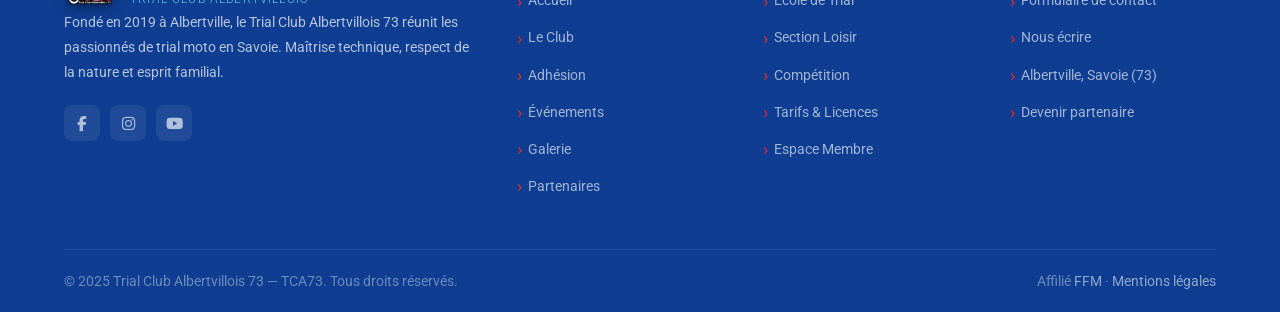
==== commit 7c326349: "Boutique officielle + photos réalistes trial sur tout le site - Nouvelle page boutique.html avec 24 " ====
--- a/index.html
+++ b/index.html
@@ -108,11 +108,11 @@
     .gp-item {
       border-radius: var(--radius-md); overflow: hidden;
       cursor: pointer; position: relative;
-      display: flex; align-items: center; justify-content: center;
       transition: transform var(--transition), box-shadow var(--transition);
     }
     .gp-item:hover { transform: scale(1.02); box-shadow: var(--shadow-md); }
-    .gp-item .gp-emoji { font-size: 3.5rem; z-index: 1; }
+    .gp-item:hover .gp-photo { transform: scale(1.07); }
+    .gp-photo { position: absolute; inset: 0; width: 100%; height: 100%; object-fit: cover; transition: transform 0.45s cubic-bezier(0.4,0,0.2,1); }
     .gp-item.large { grid-column: span 2; aspect-ratio: 16/9; }
     .gp-item.normal { aspect-ratio: 1/1; }
     .gp-label {
@@ -184,6 +184,7 @@
       <a href="evenements.html">Événements</a>
       <a href="galerie.html">Galerie</a>
       <a href="partenaires.html">Partenaires</a>
+      <a href="boutique.html"><i class="fa-solid fa-store"></i> Boutique</a>
       <a href="espace-membre.html" class="nav-membre"><i class="fa-solid fa-user"></i> Espace Membre</a>
       <a href="contact.html" class="nav-cta">Contact</a>
     </nav>
@@ -197,6 +198,7 @@
   <a href="evenements.html"><i class="fa-solid fa-calendar-days"></i> Événements</a>
   <a href="galerie.html"><i class="fa-solid fa-images"></i> Galerie</a>
   <a href="partenaires.html"><i class="fa-solid fa-handshake"></i> Partenaires</a>
+  <a href="boutique.html"><i class="fa-solid fa-store"></i> Boutique</a>
   <a href="espace-membre.html" class="mobile-membre"><i class="fa-solid fa-user"></i> Espace Membre</a>
   <a href="contact.html" class="mobile-cta"><i class="fa-solid fa-paper-plane"></i> Contact</a>
 </nav>
@@ -614,8 +616,8 @@
     <div class="grid-3">
       <!-- Podium championnat -->
       <article class="card fade-up">
-        <div class="card-img" style="background:linear-gradient(135deg,#0d2137,#1a5276); display:flex; align-items:center; justify-content:center; font-size:3.2rem;">
-          🏆
+        <div class="card-img" style="overflow:hidden; position:relative;">
+          <img src="https://images.pexels.com/photos/108292/pexels-photo-108292.jpeg?auto=compress&cs=tinysrgb&w=700" alt="Podium Championnat" style="width:100%;height:100%;object-fit:cover;display:block;" loading="lazy">
         </div>
         <div class="card-body">
           <span class="card-tag">Compétition</span>
@@ -629,8 +631,8 @@
       </article>
       <!-- Nouvelles zones terrain -->
       <article class="card fade-up">
-        <div class="card-img" style="background:linear-gradient(135deg,#1a5276,#2980b9); display:flex; align-items:center; justify-content:center; font-size:3.2rem;">
-          🏔️
+        <div class="card-img" style="overflow:hidden; position:relative;">
+          <img src="https://images.pexels.com/photos/5366889/pexels-photo-5366889.jpeg?auto=compress&cs=tinysrgb&w=700" alt="Nouvelles zones terrain" style="width:100%;height:100%;object-fit:cover;display:block;" loading="lazy">
         </div>
         <div class="card-body">
           <span class="card-tag">Terrain</span>
@@ -644,8 +646,8 @@
       </article>
       <!-- Stage école été 2025 -->
       <article class="card fade-up">
-        <div class="card-img" style="background:linear-gradient(135deg,#1a6bc8,#57d4e6); display:flex; align-items:center; justify-content:center; font-size:3.2rem;">
-          🧒
+        <div class="card-img" style="overflow:hidden; position:relative;">
+          <img src="https://images.pexels.com/photos/4224299/pexels-photo-4224299.jpeg?auto=compress&cs=tinysrgb&w=700" alt="Stage école de trial" style="width:100%;height:100%;object-fit:cover;display:block;" loading="lazy">
         </div>
         <div class="card-body">
           <span class="card-tag">École de trial</span>
@@ -703,30 +705,30 @@
     </div>
     <div class="gallery-preview-grid fade-up">
       <!-- Grande image -->
-      <div class="gp-item large" style="background:linear-gradient(135deg,#0d2137 0%,#1a5276 60%,#2980b9 100%);">
-        <span class="gp-emoji">🏆</span>
+      <div class="gp-item large">
+        <img src="https://images.pexels.com/photos/17955888/pexels-photo-17955888.jpeg?auto=compress&cs=tinysrgb&w=1200" alt="Compétition régionale Savoie 2025" class="gp-photo" loading="lazy">
         <div class="gp-label">Compétition régionale — Savoie 2025</div>
       </div>
       <!-- Petites images -->
-      <div class="gp-item normal" style="background:linear-gradient(135deg,#1a5276,#2980b9);">
-        <span class="gp-emoji">🏔️</span>
+      <div class="gp-item normal">
+        <img src="https://images.pexels.com/photos/5366889/pexels-photo-5366889.jpeg?auto=compress&cs=tinysrgb&w=600" alt="Terrain alpin" class="gp-photo" loading="lazy">
         <div class="gp-label">Terrain alpin</div>
       </div>
-      <div class="gp-item normal" style="background:linear-gradient(135deg,#1a6bc8,#57d4e6);">
-        <span class="gp-emoji">⚙️</span>
+      <div class="gp-item normal">
+        <img src="https://images.pexels.com/photos/30706050/pexels-photo-30706050.jpeg?auto=compress&cs=tinysrgb&w=600" alt="Entraînement technique" class="gp-photo" loading="lazy">
         <div class="gp-label">Entraînement technique</div>
       </div>
-      <div class="gp-item normal" style="background:linear-gradient(135deg,#0d2137,#1a6bc8);">
-        <span class="gp-emoji">🧒</span>
+      <div class="gp-item normal">
+        <img src="https://images.pexels.com/photos/4224299/pexels-photo-4224299.jpeg?auto=compress&cs=tinysrgb&w=600" alt="École de trial" class="gp-photo" loading="lazy">
         <div class="gp-label">École de trial</div>
       </div>
-      <div class="gp-item normal" style="background:linear-gradient(135deg,#27ae60,#1a6bc8);">
-        <span class="gp-emoji">🌿</span>
+      <div class="gp-item normal">
+        <img src="https://images.pexels.com/photos/5803401/pexels-photo-5803401.jpeg?auto=compress&cs=tinysrgb&w=600" alt="Sortie nature" class="gp-photo" loading="lazy">
         <div class="gp-label">Sortie nature</div>
       </div>
       <!-- Grande image bas -->
-      <div class="gp-item large" style="background:linear-gradient(135deg,#2980b9 0%,#0d2137 100%);">
-        <span class="gp-emoji">🤝</span>
+      <div class="gp-item large">
+        <img src="https://images.pexels.com/photos/5803464/pexels-photo-5803464.jpeg?auto=compress&cs=tinysrgb&w=1200" alt="Journée conviviale Été 2025" class="gp-photo" loading="lazy">
         <div class="gp-label">Journée conviviale — Été 2025</div>
       </div>
     </div>
@@ -858,6 +860,7 @@
 
 <button class="back-to-top" title="Retour en haut"><i class="fa-solid fa-chevron-up"></i></button>
 
+<script src="js/intro.js" defer></script>
 <script src="js/main.js"></script>
 <script src="js/ia.js"></script>
 <script>
--- a/css/style.css
+++ b/css/style.css
@@ -165,7 +165,7 @@
 .logo-text span { font-size: 0.73rem; color: var(--glacier); letter-spacing: 0.1em; text-transform: uppercase; font-weight: 300; font-family: var(--font-body); }
 
 .nav-links { display: flex; align-items: center; gap: 2px; }
-.nav-links a { color: rgba(255,255,255,0.85); font-family: var(--font-heading); font-size: 0.9rem; letter-spacing: 0.05em; text-transform: uppercase; padding: 8px 13px; border-radius: var(--radius-sm); transition: all var(--transition); position: relative; }
+.nav-links a { color: rgba(255,255,255,0.85); font-family: var(--font-heading); font-size: 0.82rem; letter-spacing: 0.04em; text-transform: uppercase; padding: 8px 9px; border-radius: var(--radius-sm); transition: all var(--transition); position: relative; }
 .nav-links a:hover, .nav-links a.active { color: var(--white); background: rgba(255,255,255,0.1); }
 .nav-links a.active::after { content:''; position:absolute; bottom:4px; left:13px; right:13px; height:2px; background:var(--tca-red); border-radius:1px; }
 .nav-cta { background: var(--tca-red) !important; color: var(--white) !important; padding: 8px 18px !important; }
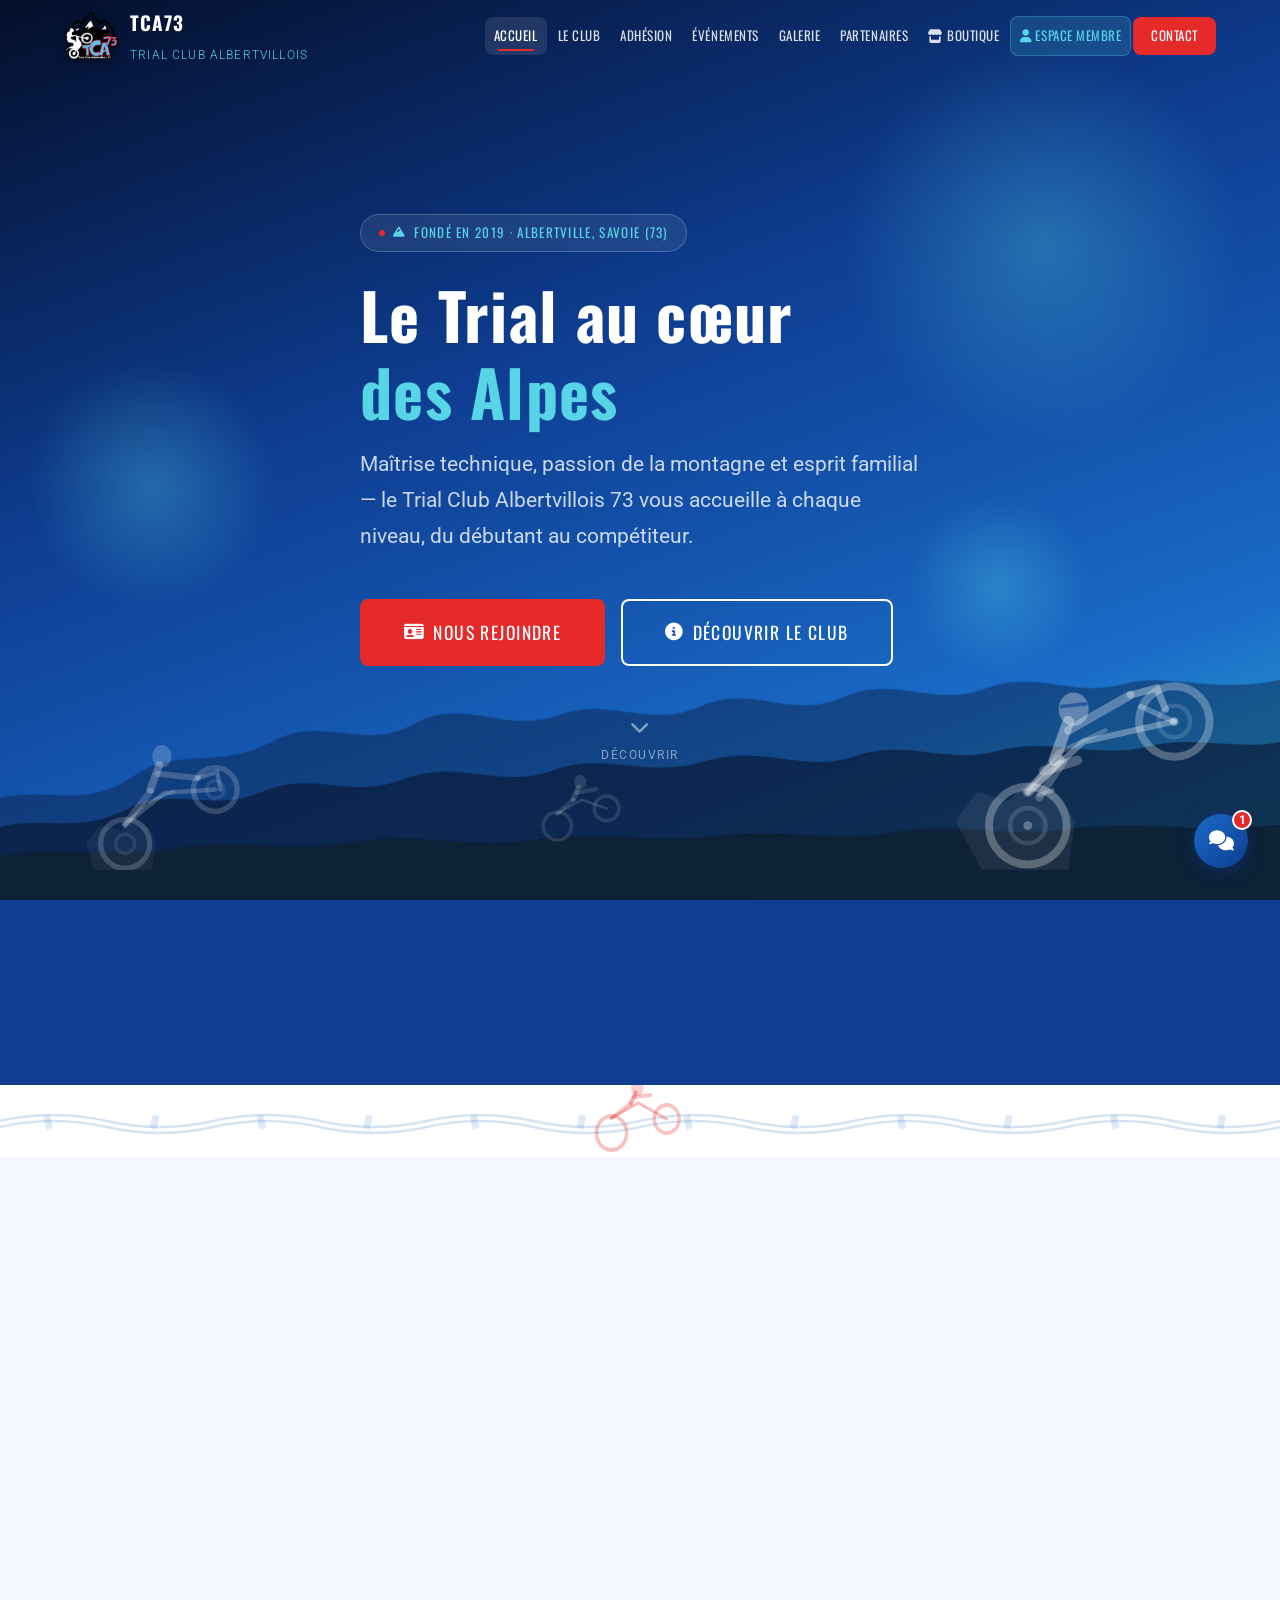
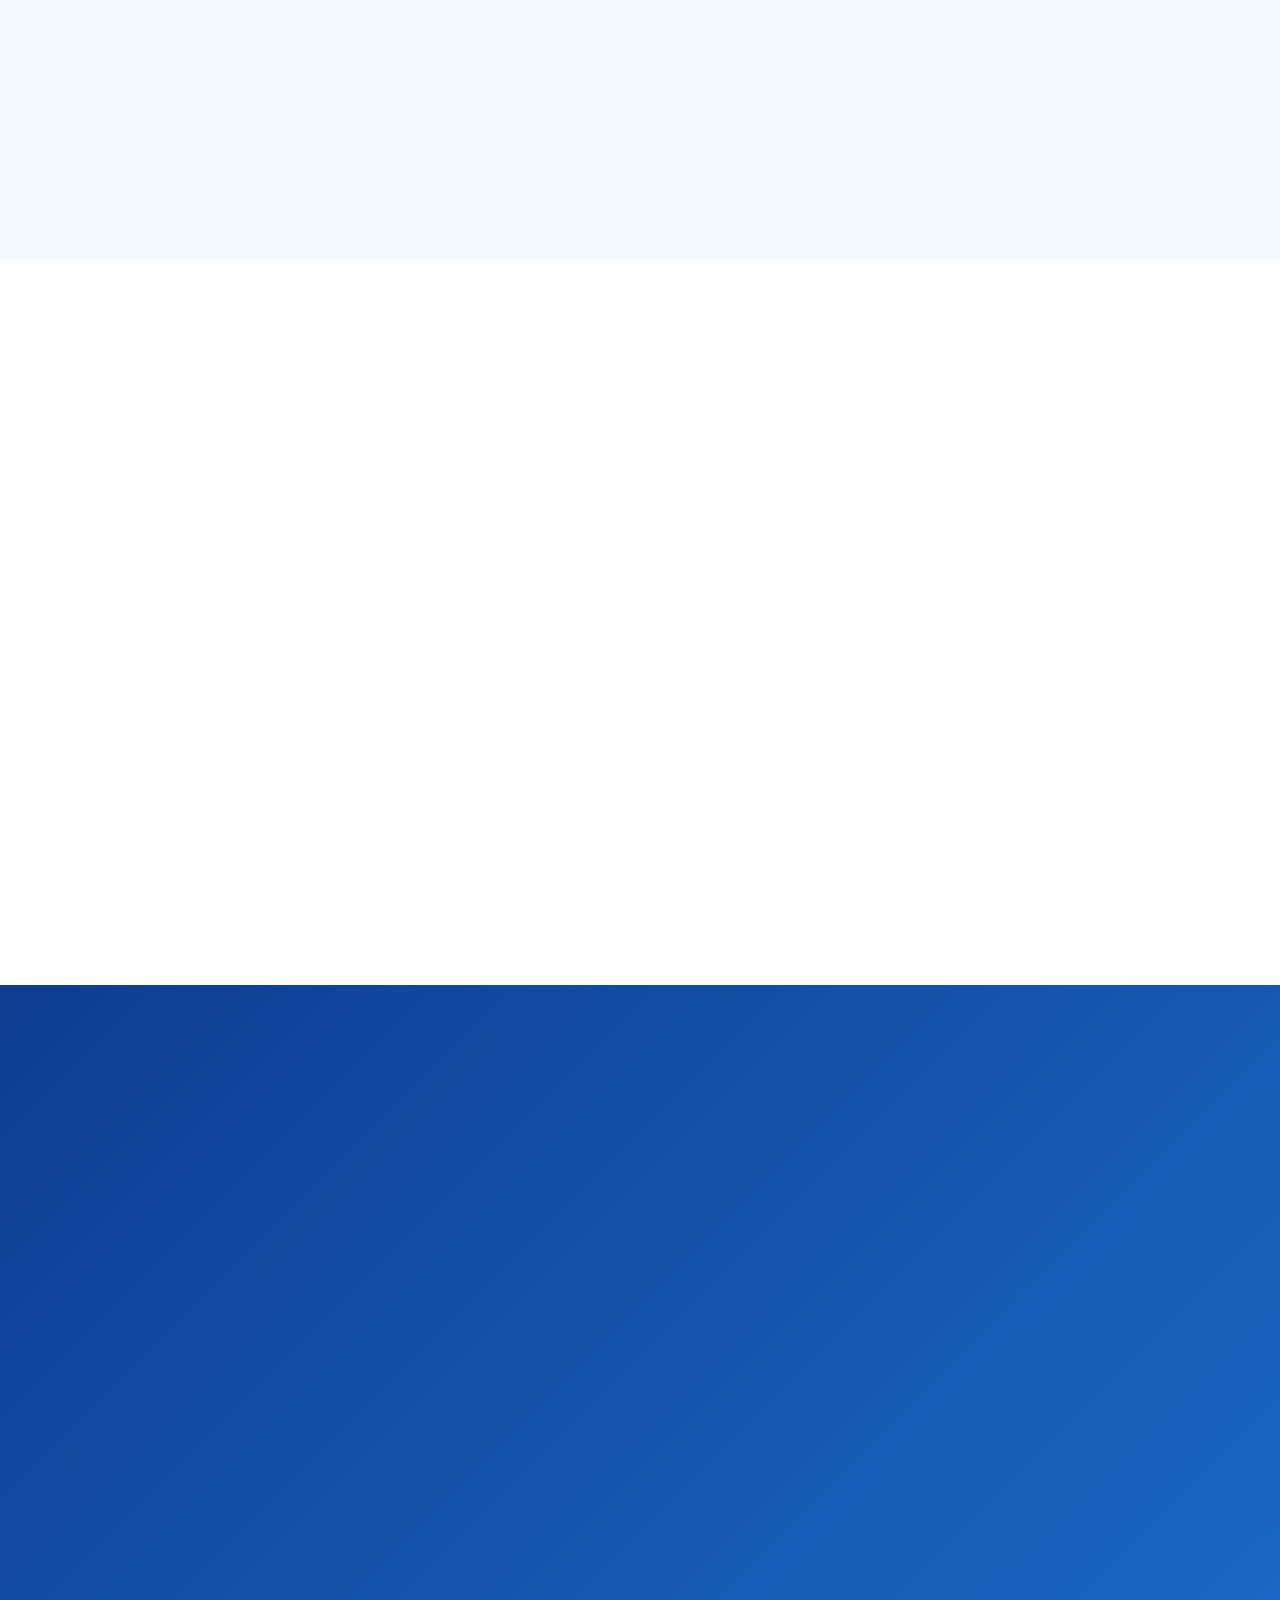
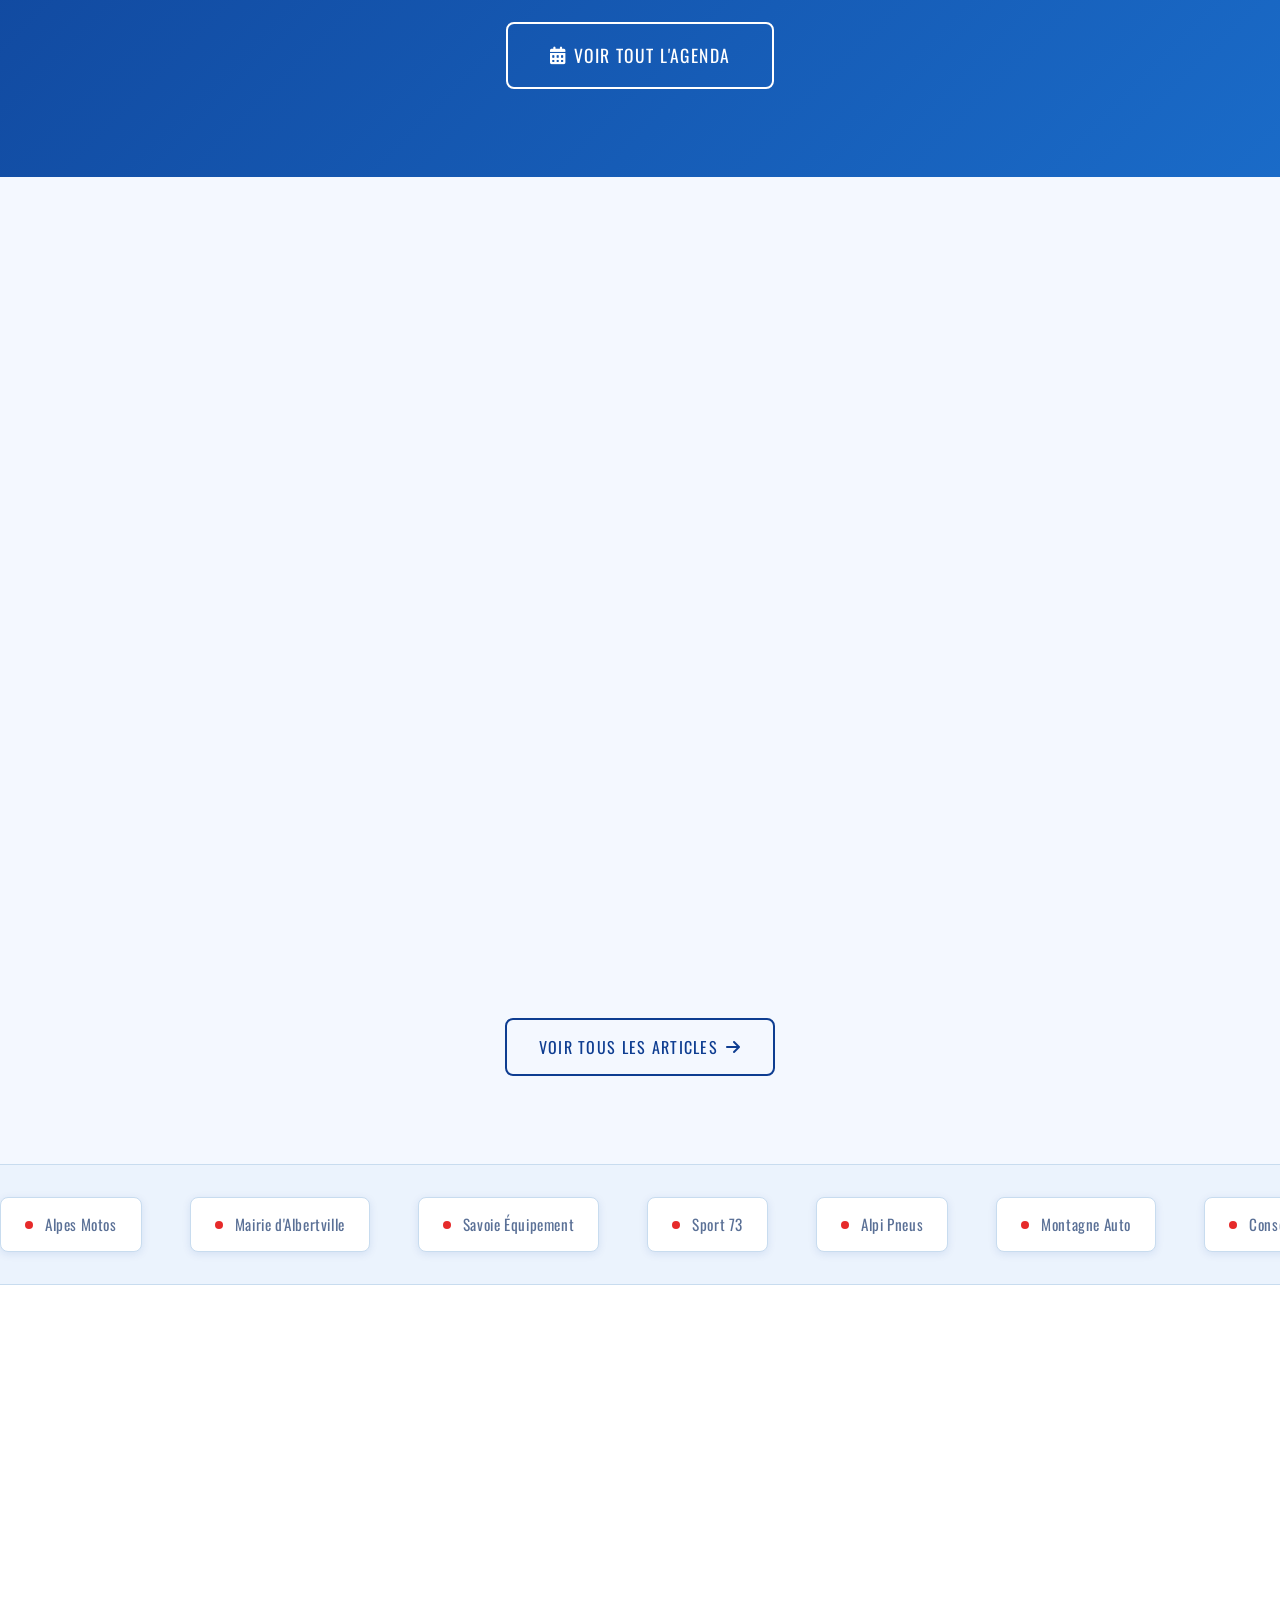
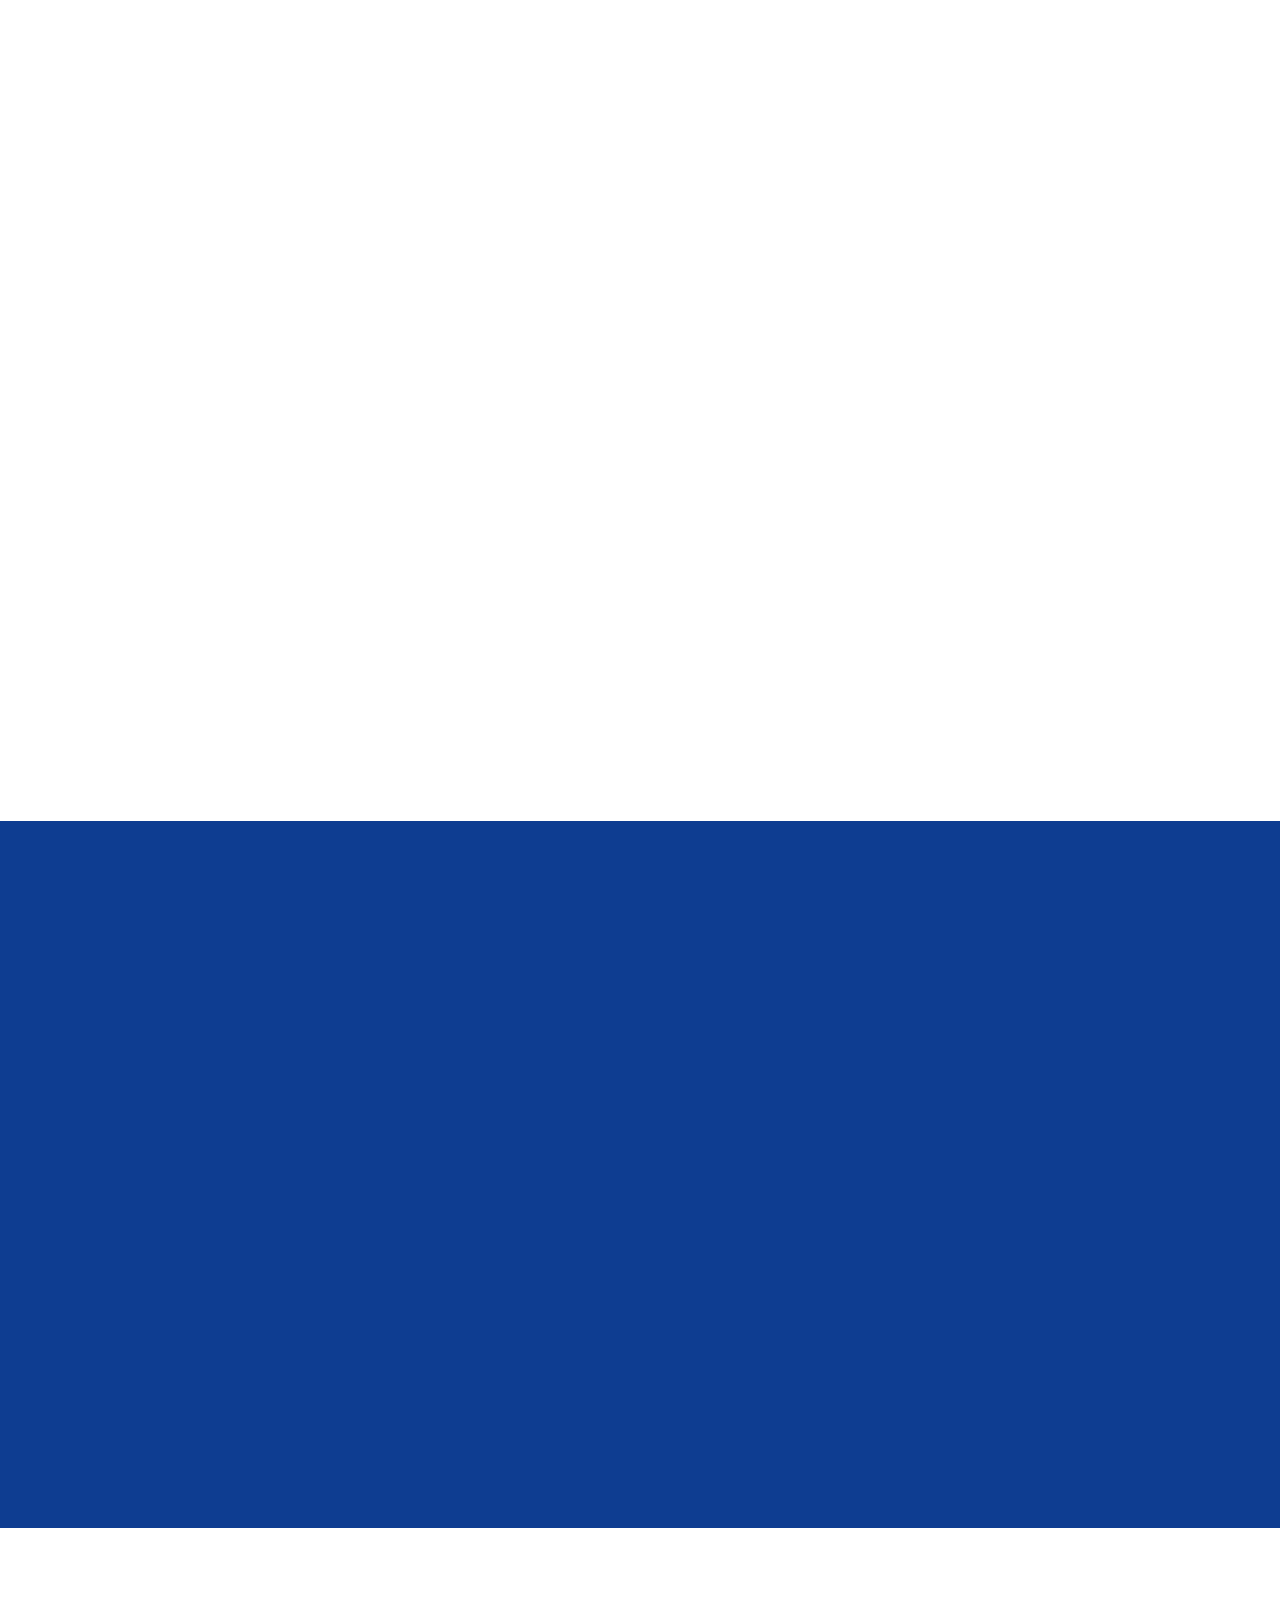
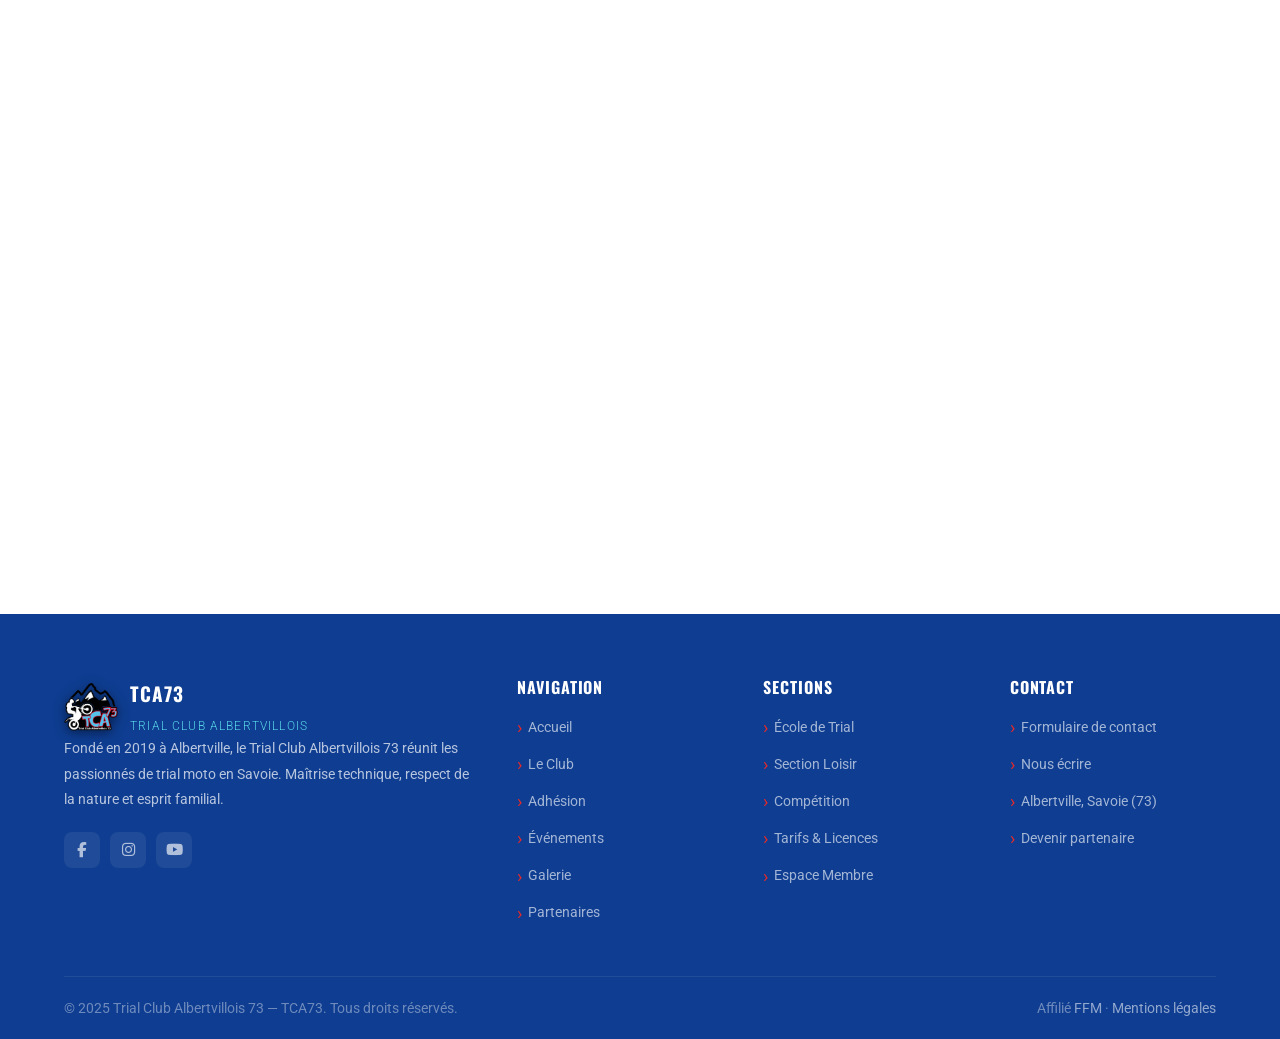
==== commit 766d9cd1: "Assistant IA : widget bulle flottante en bas à droite Remplace la grande section chatbot de l'accuei" ====
--- a/index.html
+++ b/index.html
@@ -17,55 +17,6 @@
   <link rel="stylesheet" href="https://cdnjs.cloudflare.com/ajax/libs/font-awesome/6.5.0/css/all.min.css">
   <link rel="stylesheet" href="css/style.css?v=4">
   <style>
-    /* ---- Chatbot public ---- */
-    .chatbot-section { background: var(--off-white); }
-    .chatbot-wrap {
-      max-width: 680px; margin: 0 auto;
-      border-radius: var(--radius-lg); overflow: hidden;
-      box-shadow: var(--shadow-xl);
-    }
-    .chatbot-header {
-      background: var(--gradient-card); padding: 20px 28px;
-      display: flex; align-items: center; gap: 14px;
-    }
-    .chatbot-header h3 { color: var(--white); margin: 0; font-size: 1.1rem; }
-    .chat-status {
-      width: 10px; height: 10px; background: #27ae60;
-      border-radius: 50%; flex-shrink: 0;
-      box-shadow: 0 0 0 3px rgba(39,174,96,0.3);
-      animation: pulse-status 2s ease-in-out infinite;
-    }
-    @keyframes pulse-status { 0%,100%{box-shadow:0 0 0 3px rgba(39,174,96,0.3)} 50%{box-shadow:0 0 0 6px rgba(39,174,96,0.15)} }
-    .chatbot-messages {
-      background: var(--white); min-height: 220px; max-height: 320px;
-      overflow-y: auto; padding: 20px 24px;
-      display: flex; flex-direction: column; gap: 12px;
-    }
-    .chat-msg { display: flex; gap: 10px; align-items: flex-start; }
-    .chat-msg.user { flex-direction: row-reverse; }
-    .chat-bubble {
-      max-width: 80%; padding: 11px 16px; border-radius: 14px;
-      font-size: 0.9rem; line-height: 1.55;
-    }
-    .chat-msg.bot .chat-bubble  { background: var(--light-bg); color: var(--text); border-bottom-left-radius: 4px; }
-    .chat-msg.user .chat-bubble { background: var(--deep); color: var(--white); border-bottom-right-radius: 4px; }
-    .chat-avatar {
-      width: 32px; height: 32px; border-radius: 50%;
-      background: var(--gradient-card); display: flex; align-items: center;
-      justify-content: center; color: var(--white); font-size: 0.75rem;
-      flex-shrink: 0; font-family: var(--font-heading);
-    }
-    .chat-msg.user .chat-avatar { background: var(--tca-red); }
-    .chatbot-input {
-      background: var(--white); border-top: 1px solid var(--border);
-      padding: 14px 20px; display: flex; gap: 10px; align-items: center;
-    }
-    .chatbot-input input {
-      flex: 1; border: 2px solid var(--border); border-radius: var(--radius-sm);
-      padding: 10px 16px; font-size: 0.9rem; color: var(--text);
-      transition: border-color var(--transition);
-    }
-    .chatbot-input input:focus { outline: none; border-color: var(--mountain); }
 
     /* ---- Espace membre CTA ---- */
     .membre-features { display: grid; grid-template-columns: repeat(3,1fr); gap: 20px; margin-top: 48px; }
@@ -793,35 +744,6 @@
   </div>
 </section>
 
-<!-- ===== 11. CHATBOT PUBLIC ===== -->
-<section class="section section--light chatbot-section">
-  <div class="container">
-    <div class="section-header fade-up">
-      <div class="tag">Assistant IA</div>
-      <h2>Une question sur le club ?</h2>
-      <p>Notre assistant répond instantanément à toutes vos questions sur le TCA73, les adhésions, les événements et plus encore.</p>
-      <div class="section-line"></div>
-    </div>
-    <div class="fade-up">
-      <div class="chatbot-wrap" id="public-chatbot">
-        <div class="chatbot-header">
-          <div class="chat-status"></div>
-          <h3>Assistant TCA73</h3>
-          <span style="font-size:.82rem; color:rgba(255,255,255,.65); margin-left:auto;">Réponse instantanée</span>
-        </div>
-        <div class="chatbot-messages" id="public-chat-messages">
-          <!-- Message de bienvenue injecté par JS -->
-        </div>
-        <div class="chatbot-input">
-          <input type="text" id="public-chat-input" placeholder="Une question ? Comment rejoindre le club ?">
-          <button class="btn btn--primary btn--sm" onclick="sendPublicChat()">
-            <i class="fa-solid fa-paper-plane"></i>
-          </button>
-        </div>
-      </div>
-    </div>
-  </div>
-</section>
 
 <!-- ===== FOOTER ===== -->
 <footer id="footer">
@@ -971,5 +893,7 @@
   // Initialisation au chargement
   window.initPublicChatbot();
 </script>
+
+<script src="js/chatbot-widget.js"></script>
 </body>
 </html>
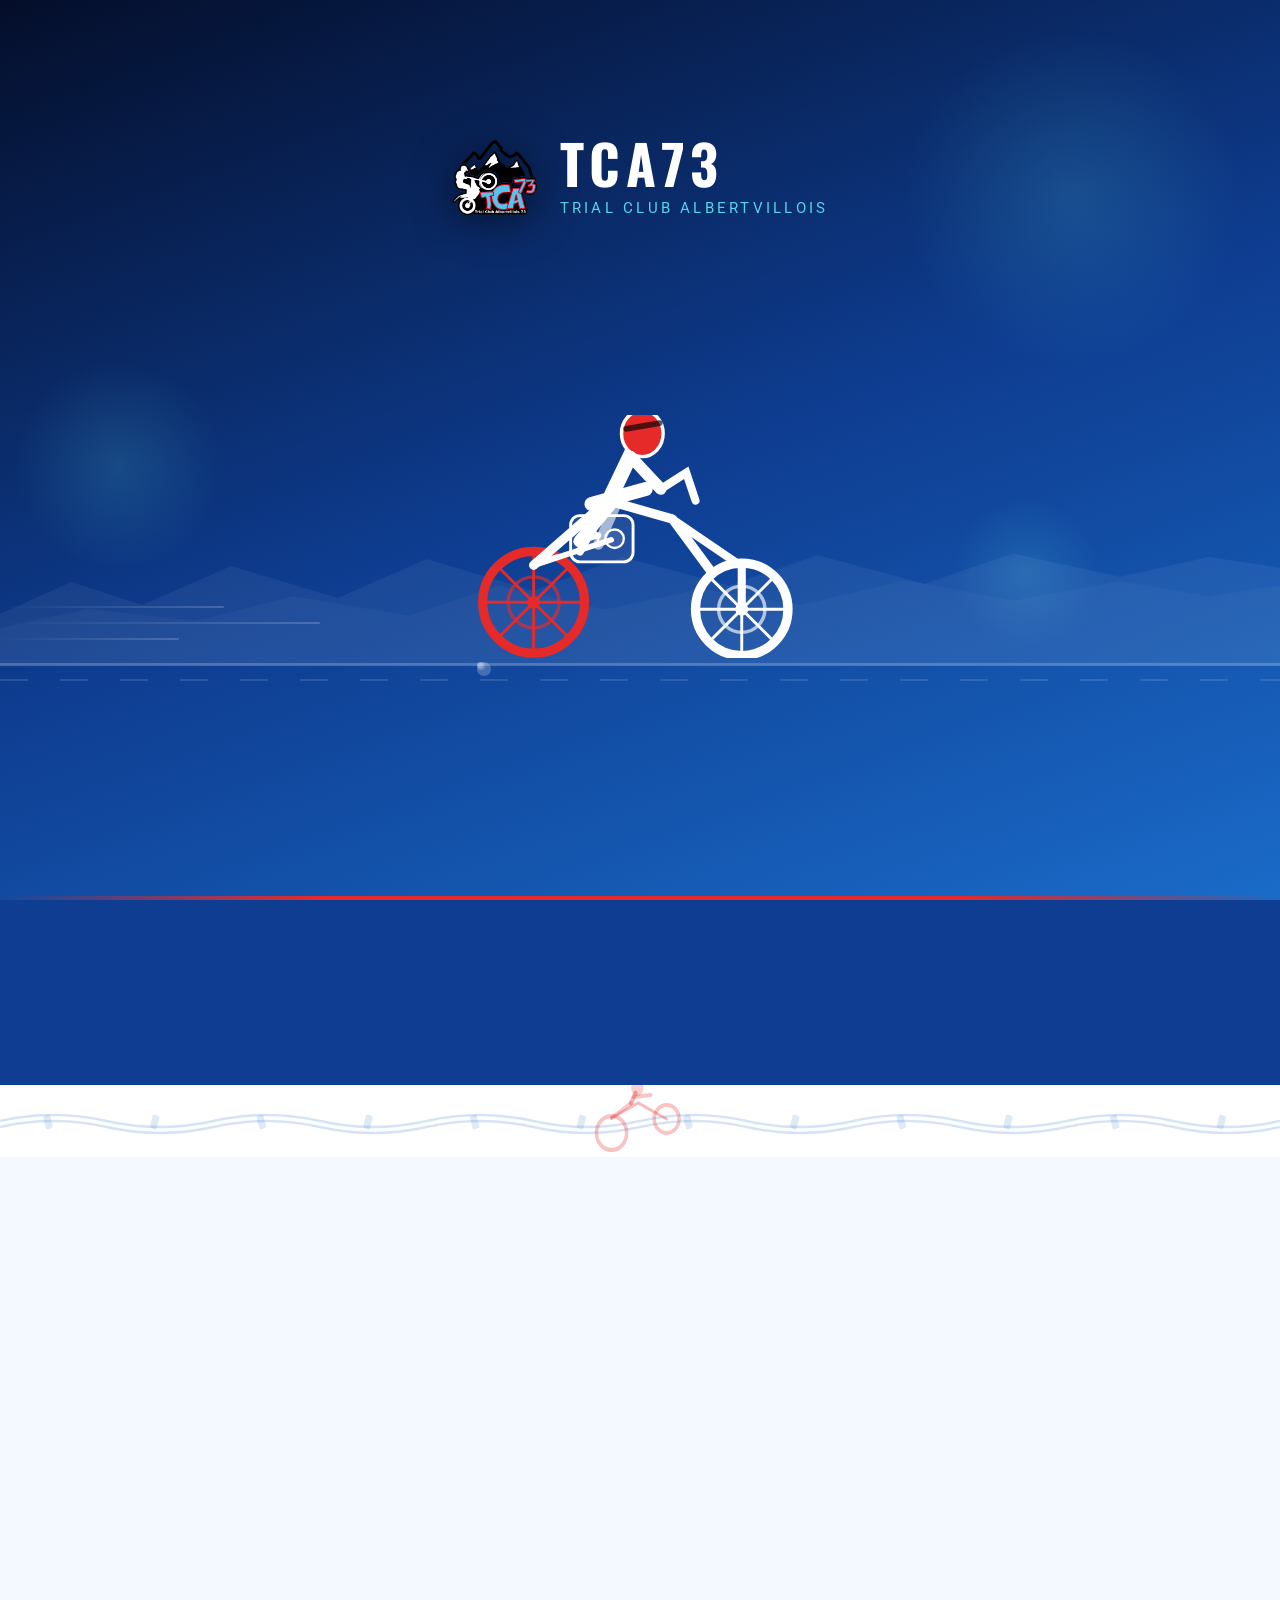
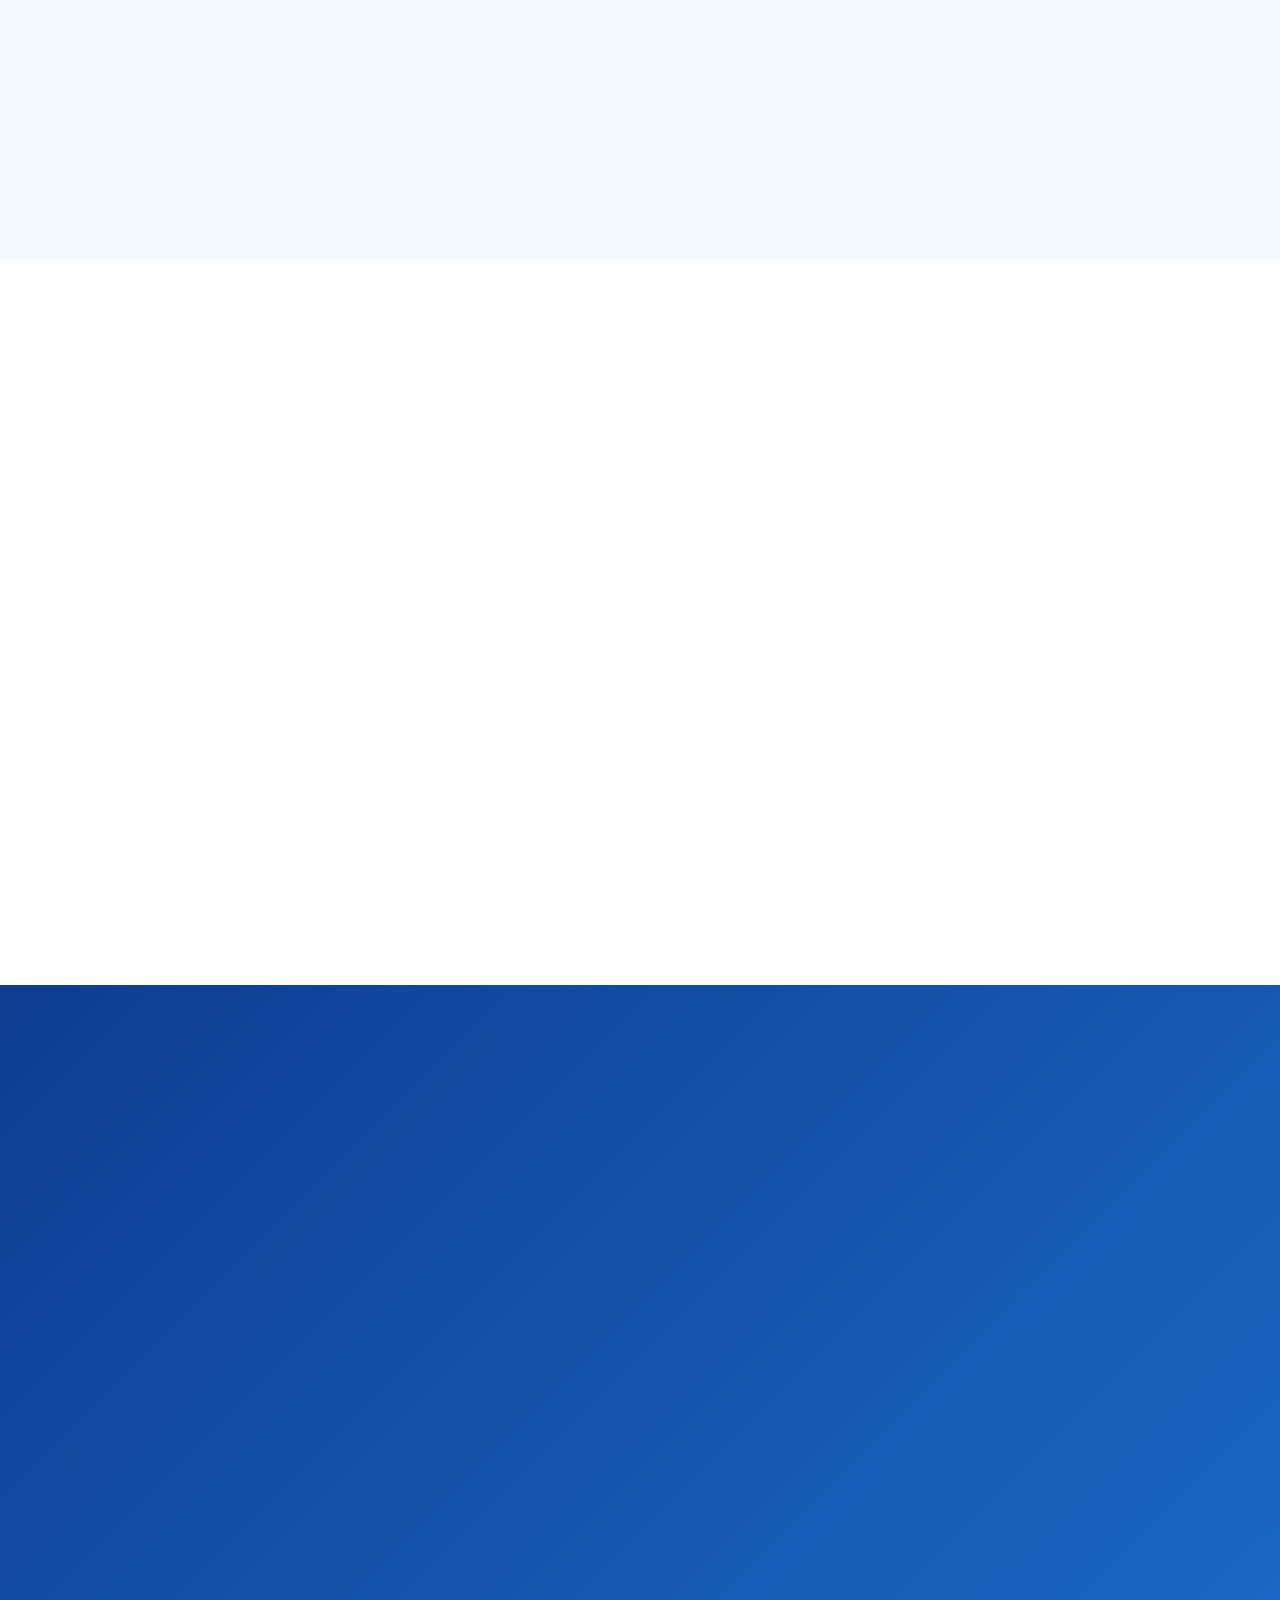
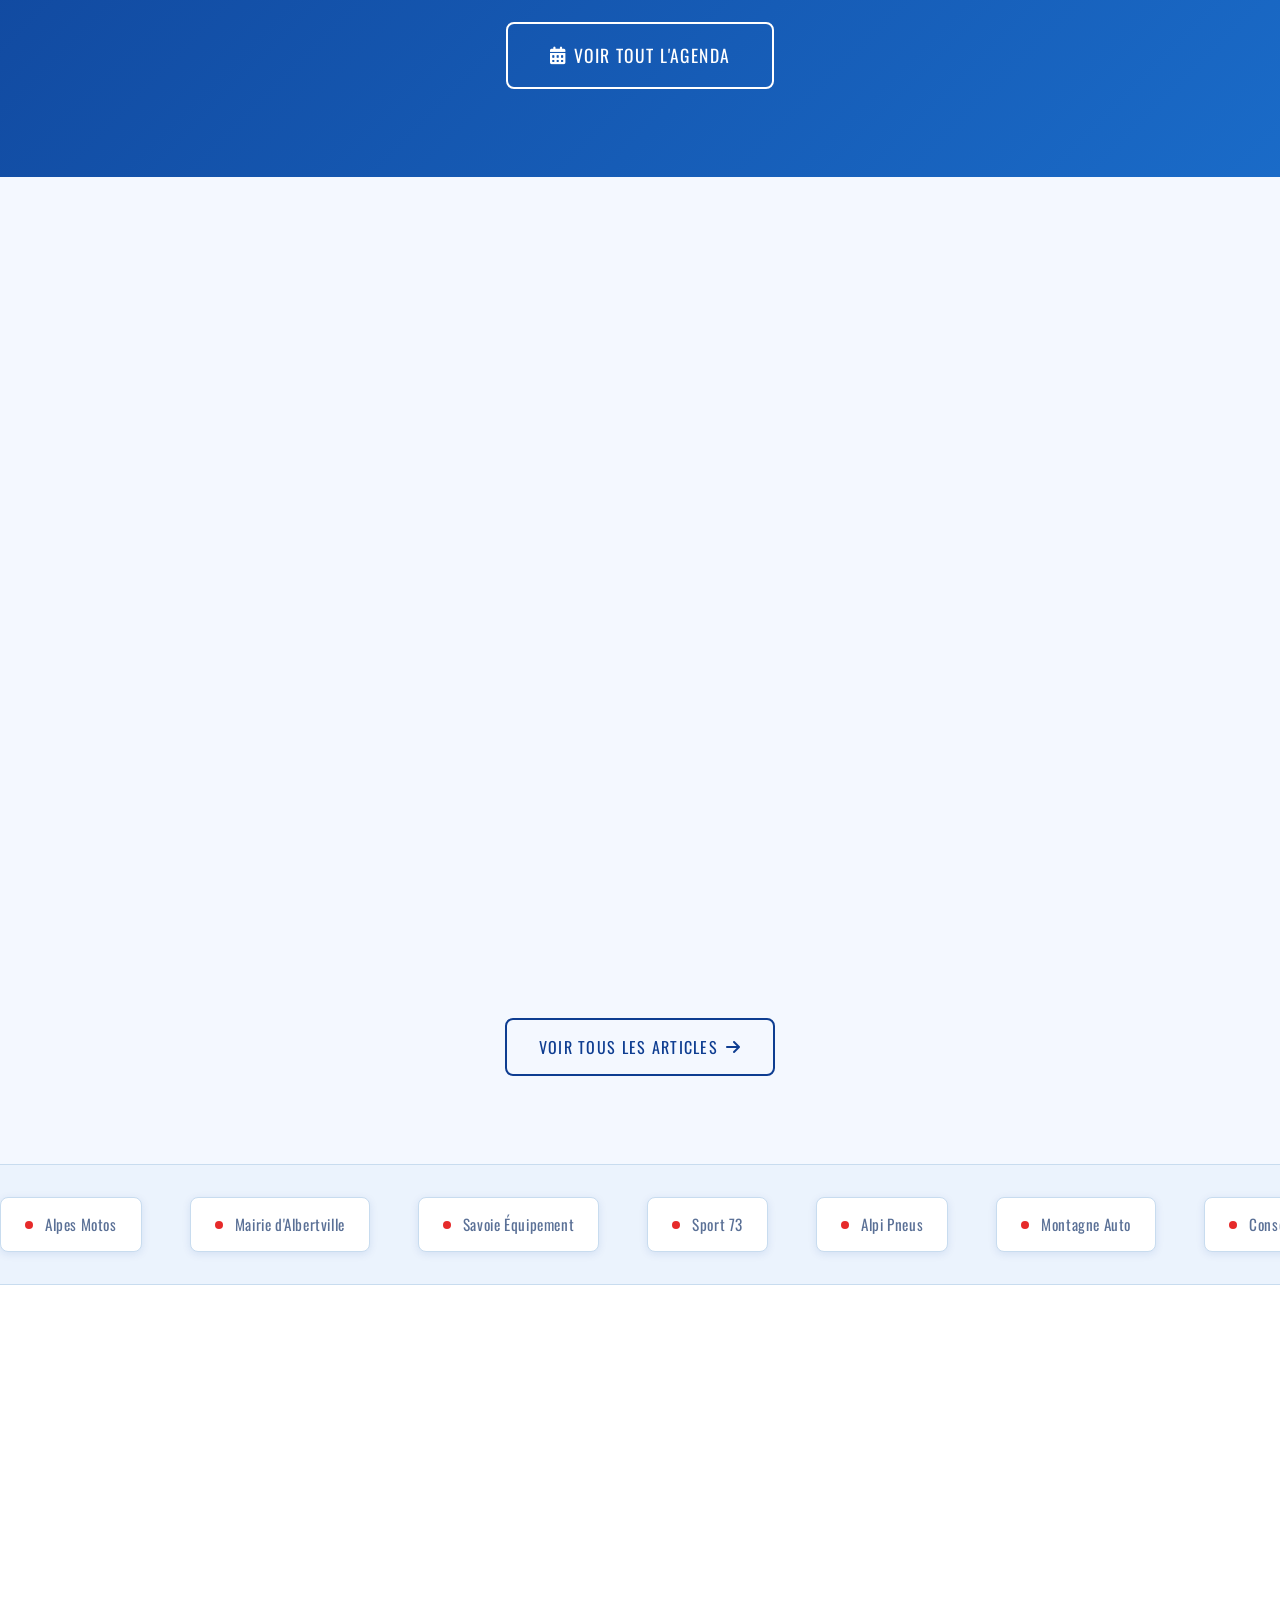
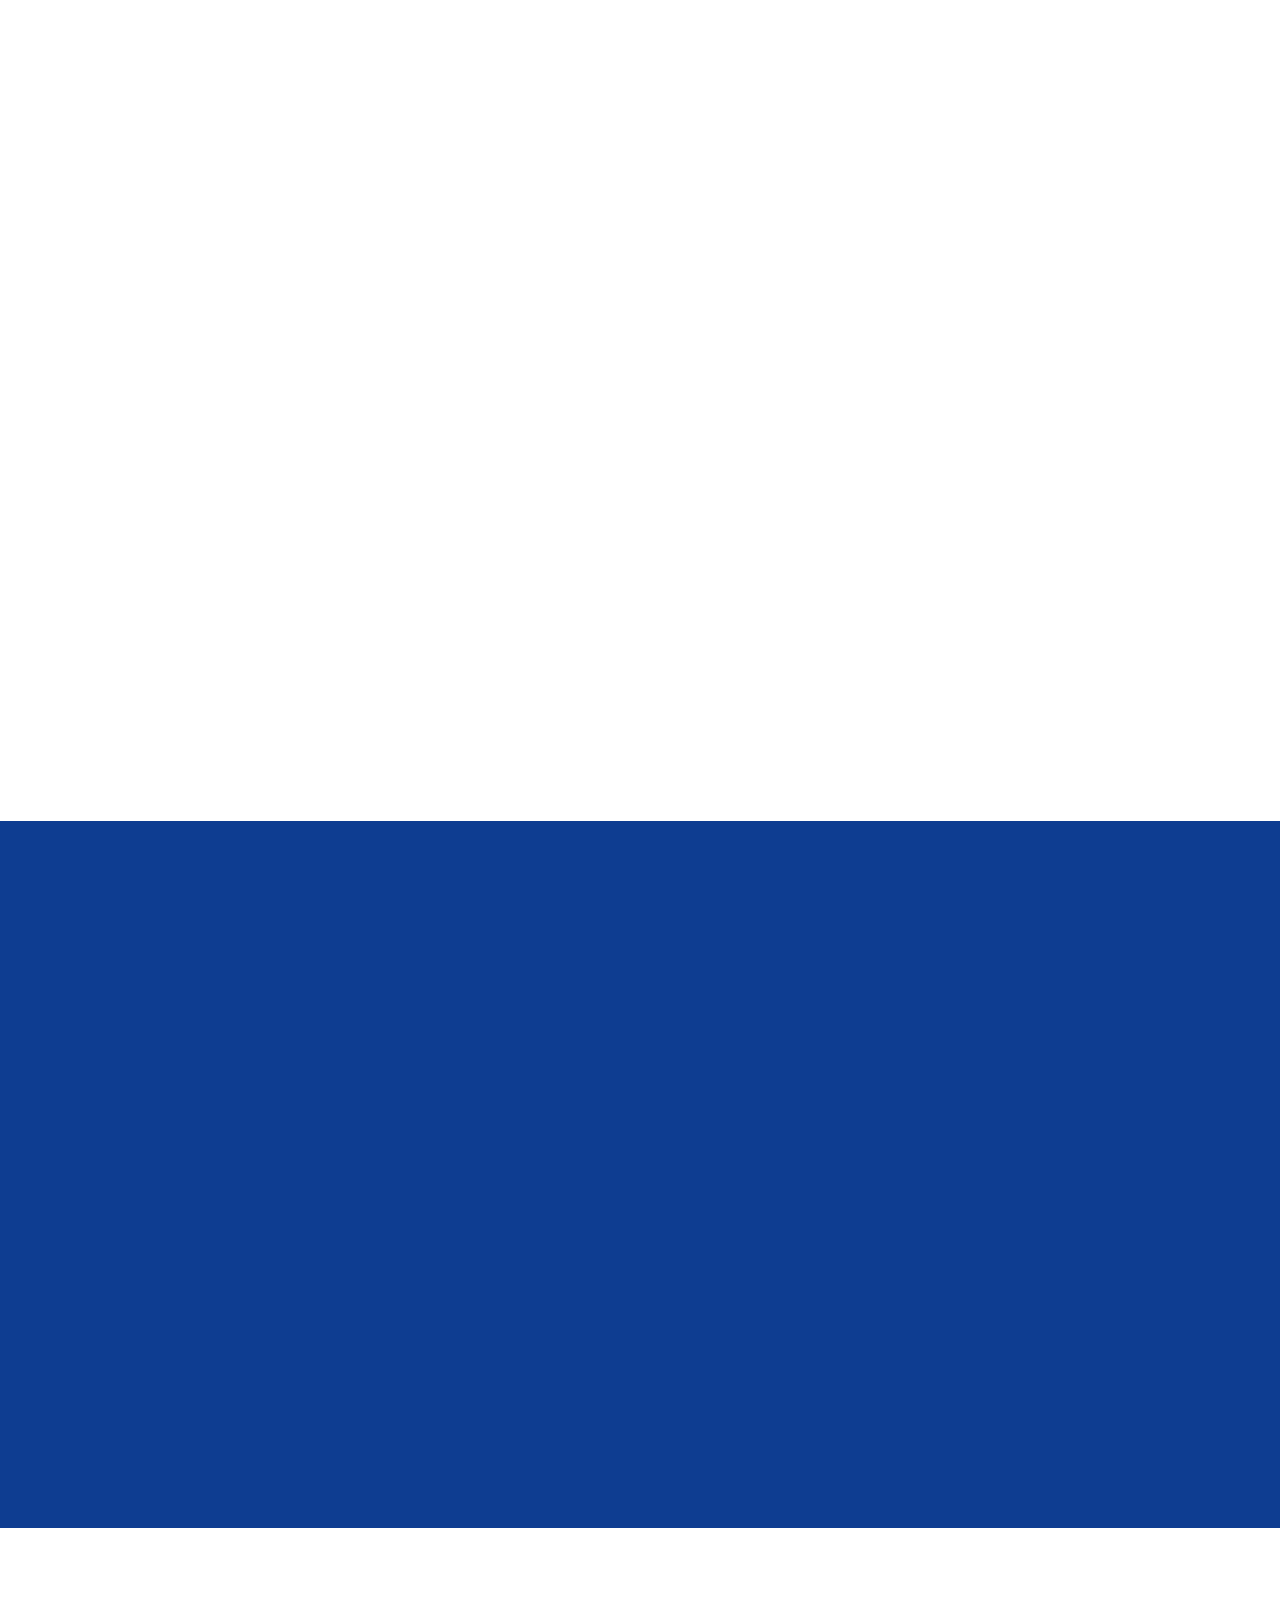
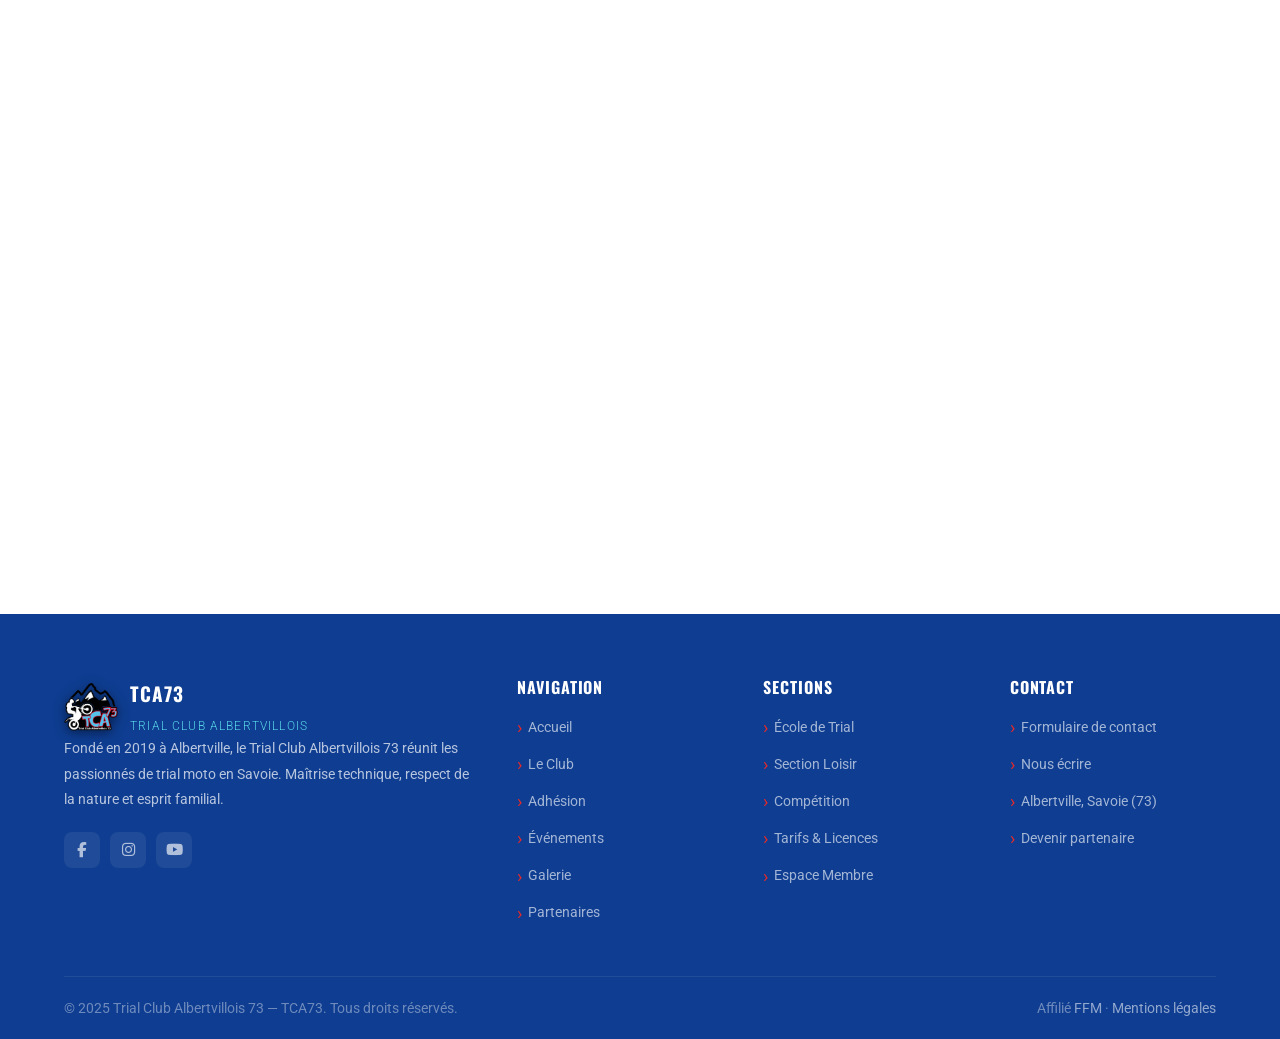
==== commit 69b9f276: "Fonds du site : vraies photos trial/motocross sur tous les heroes - index.html  : saut solo dramatiq" ====
--- a/index.html
+++ b/index.html
@@ -156,8 +156,9 @@
 
 <!-- ===== 1. HERO ===== -->
 <section class="hero">
-  <!-- Vidéo background -->
+  <!-- Vidéo background + photo fallback -->
   <div class="hero-video-wrap">
+    <img src="https://images.pexels.com/photos/5023585/pexels-photo-5023585.jpeg?auto=compress&cs=tinysrgb&w=1600" style="position:absolute;inset:0;width:100%;height:100%;object-fit:cover;object-position:center 20%;" loading="eager" alt="">
     <video autoplay muted loop playsinline class="hero-video">
       <source src="assets/videos/hero.mp4" type="video/mp4">
     </video>
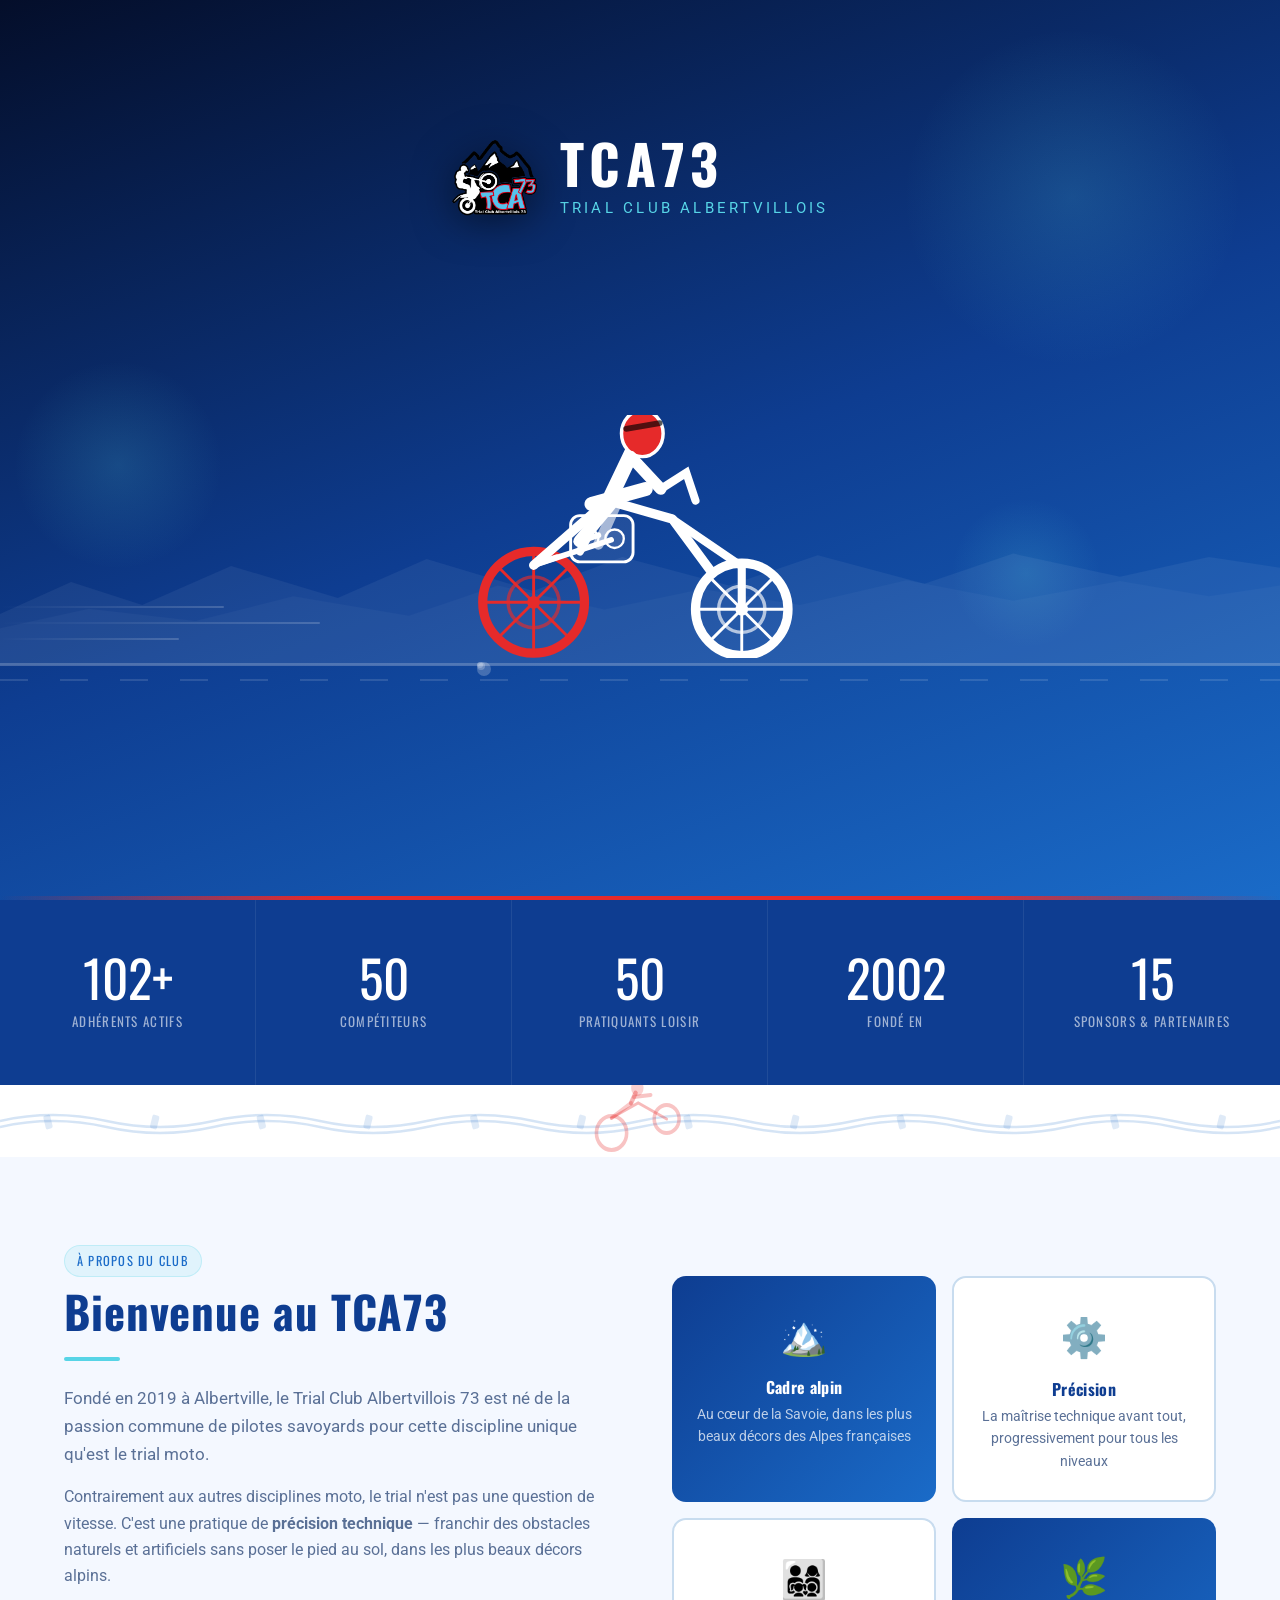
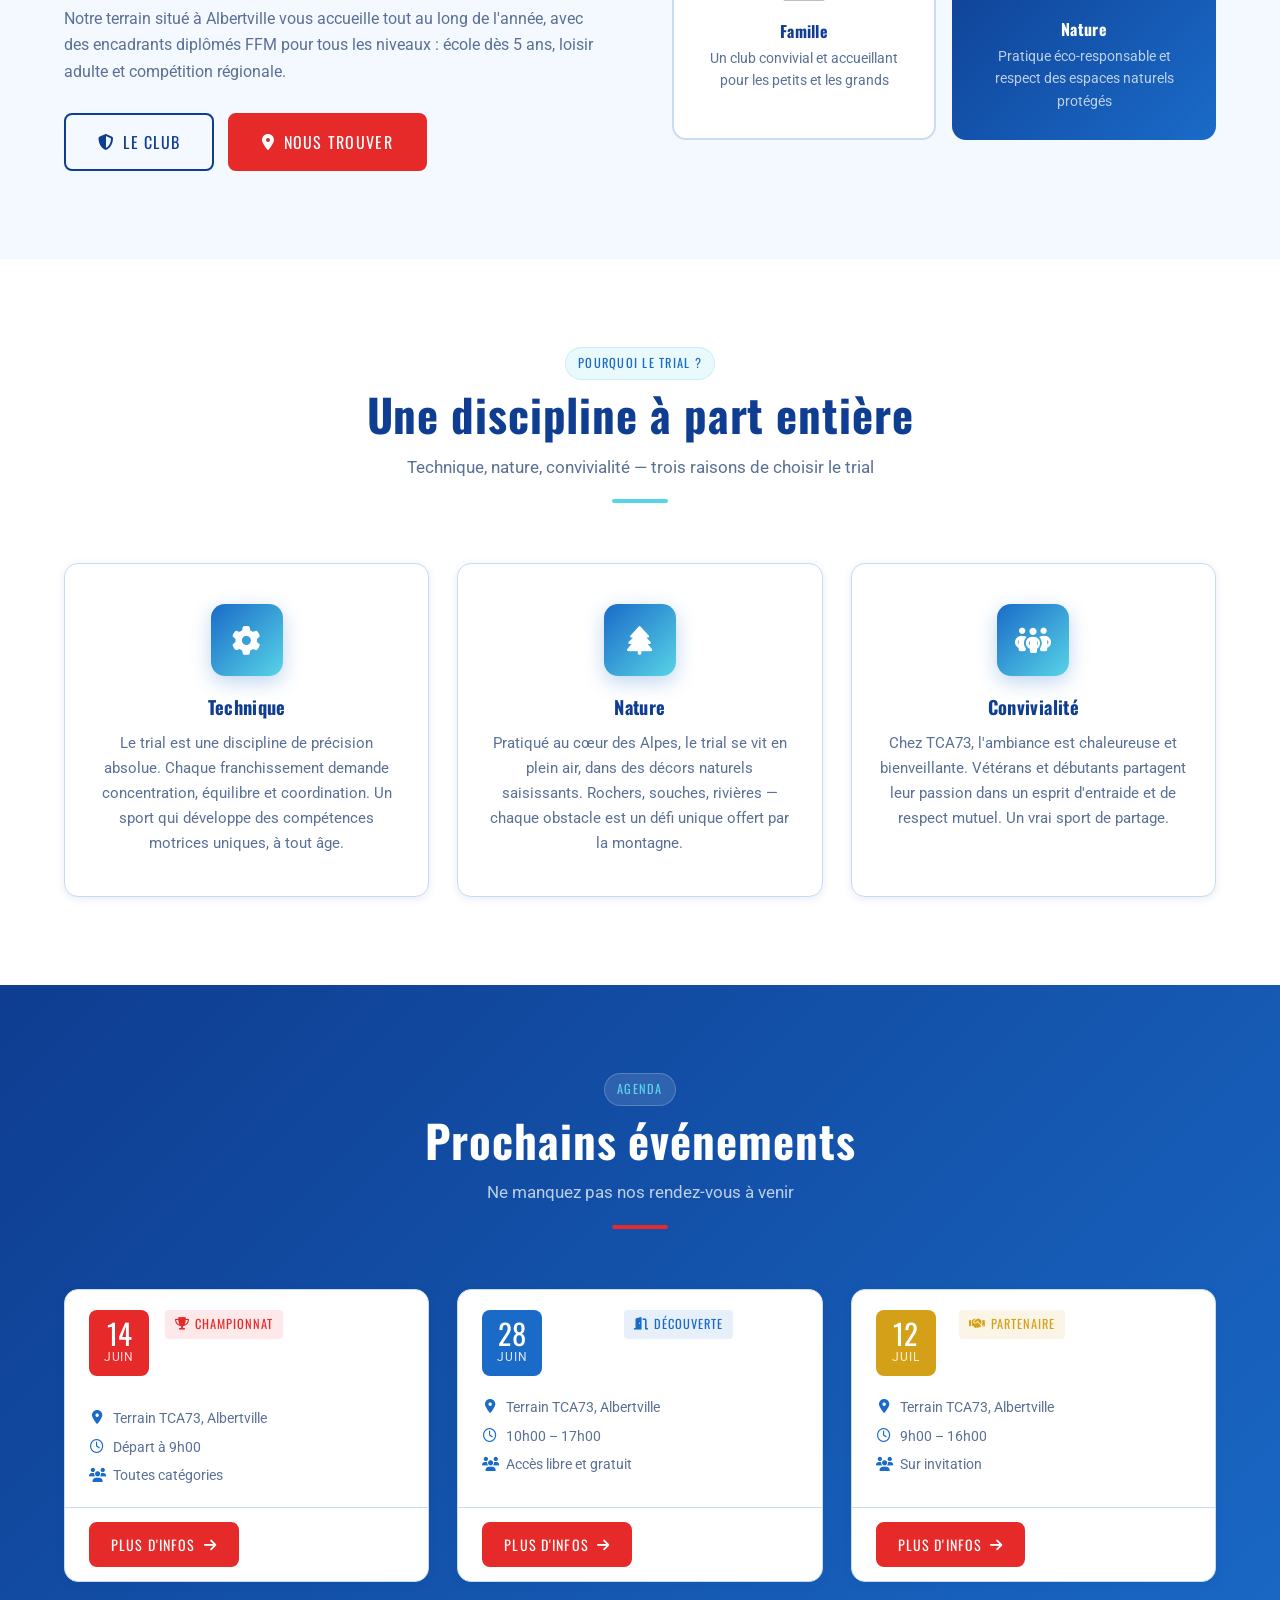
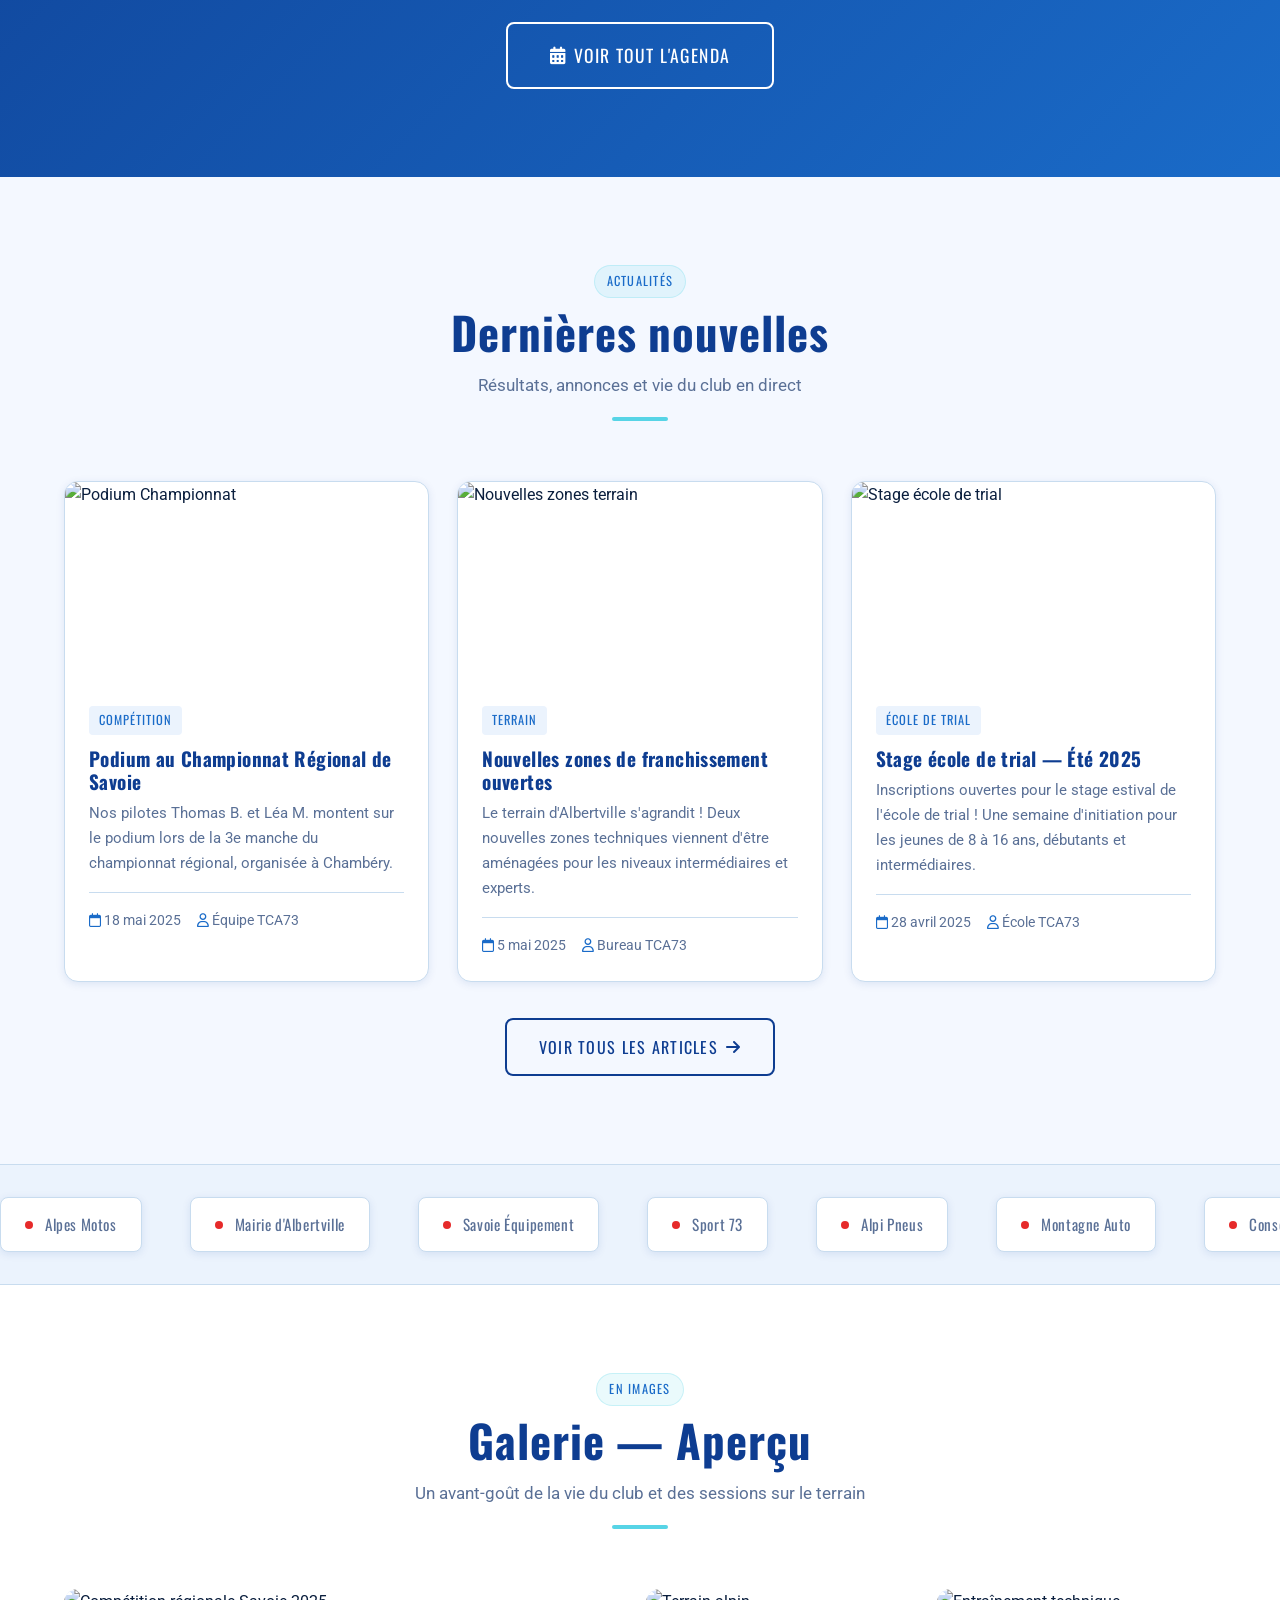
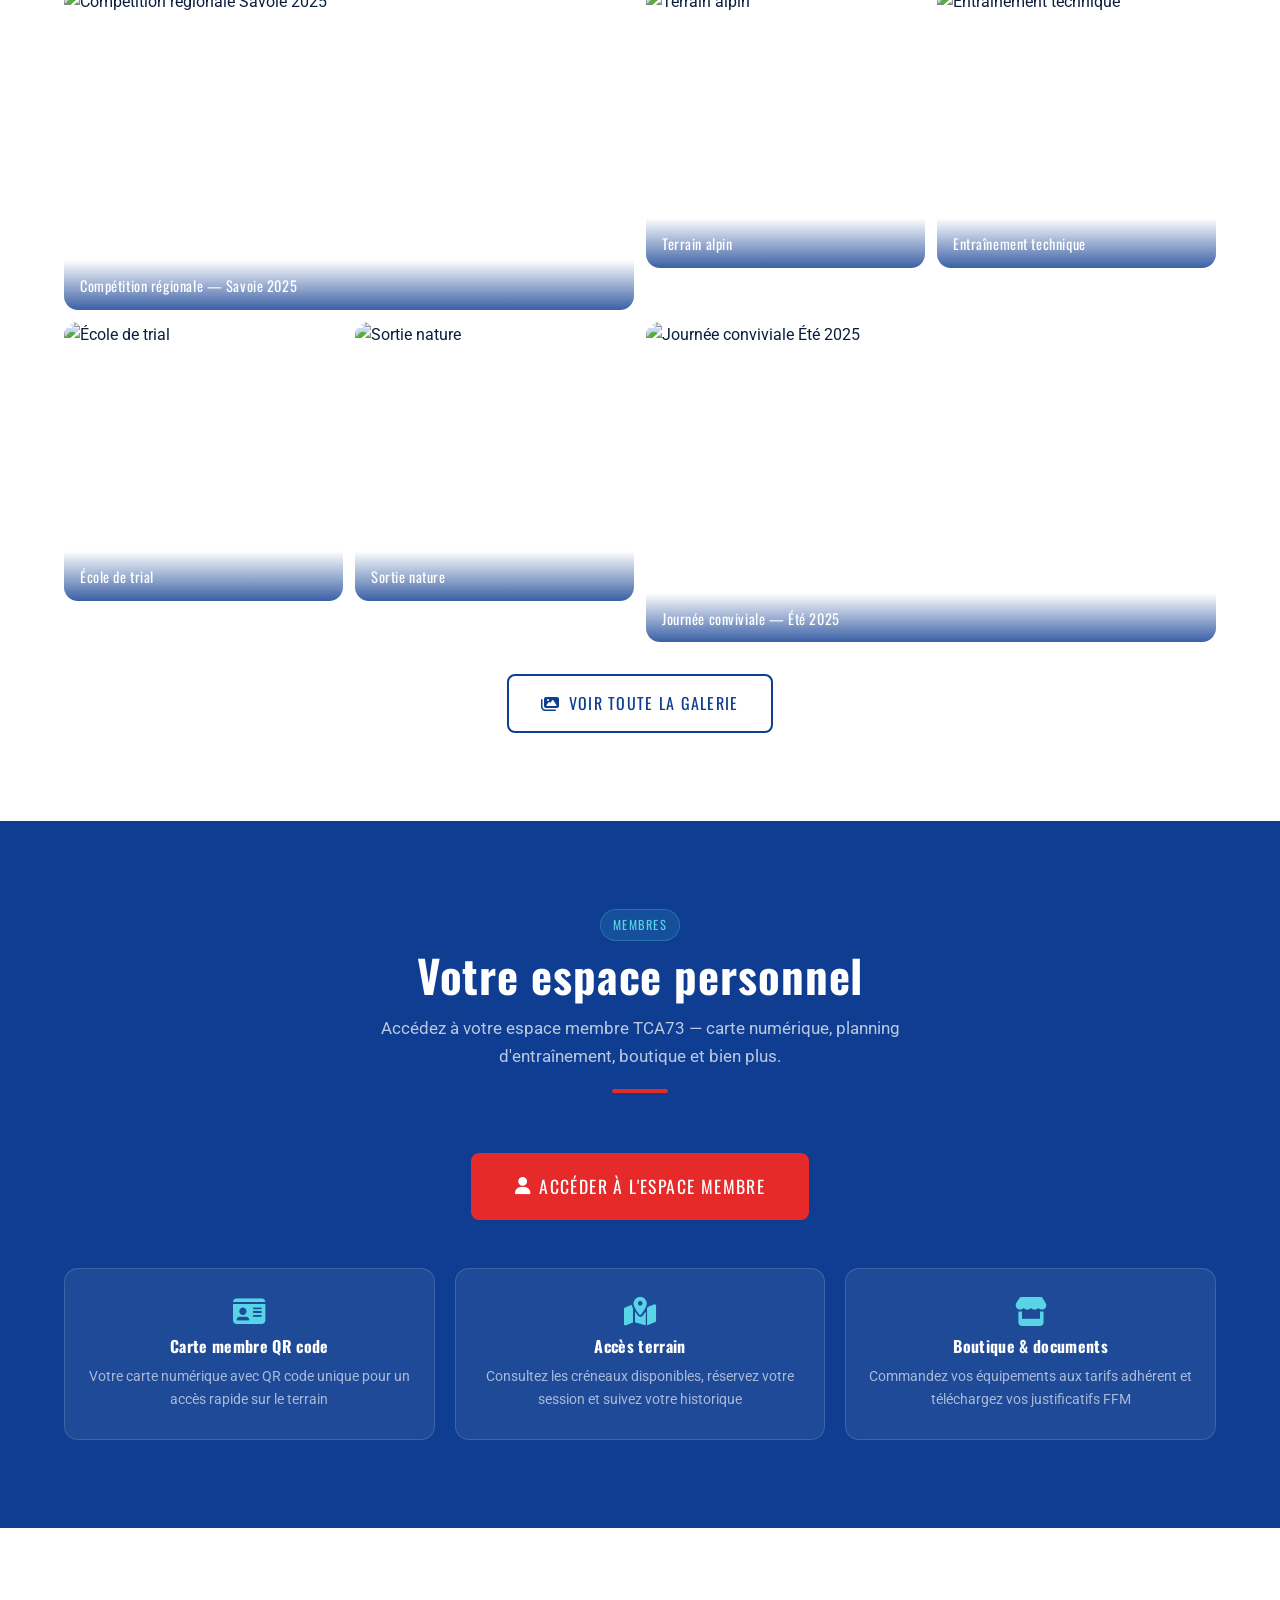
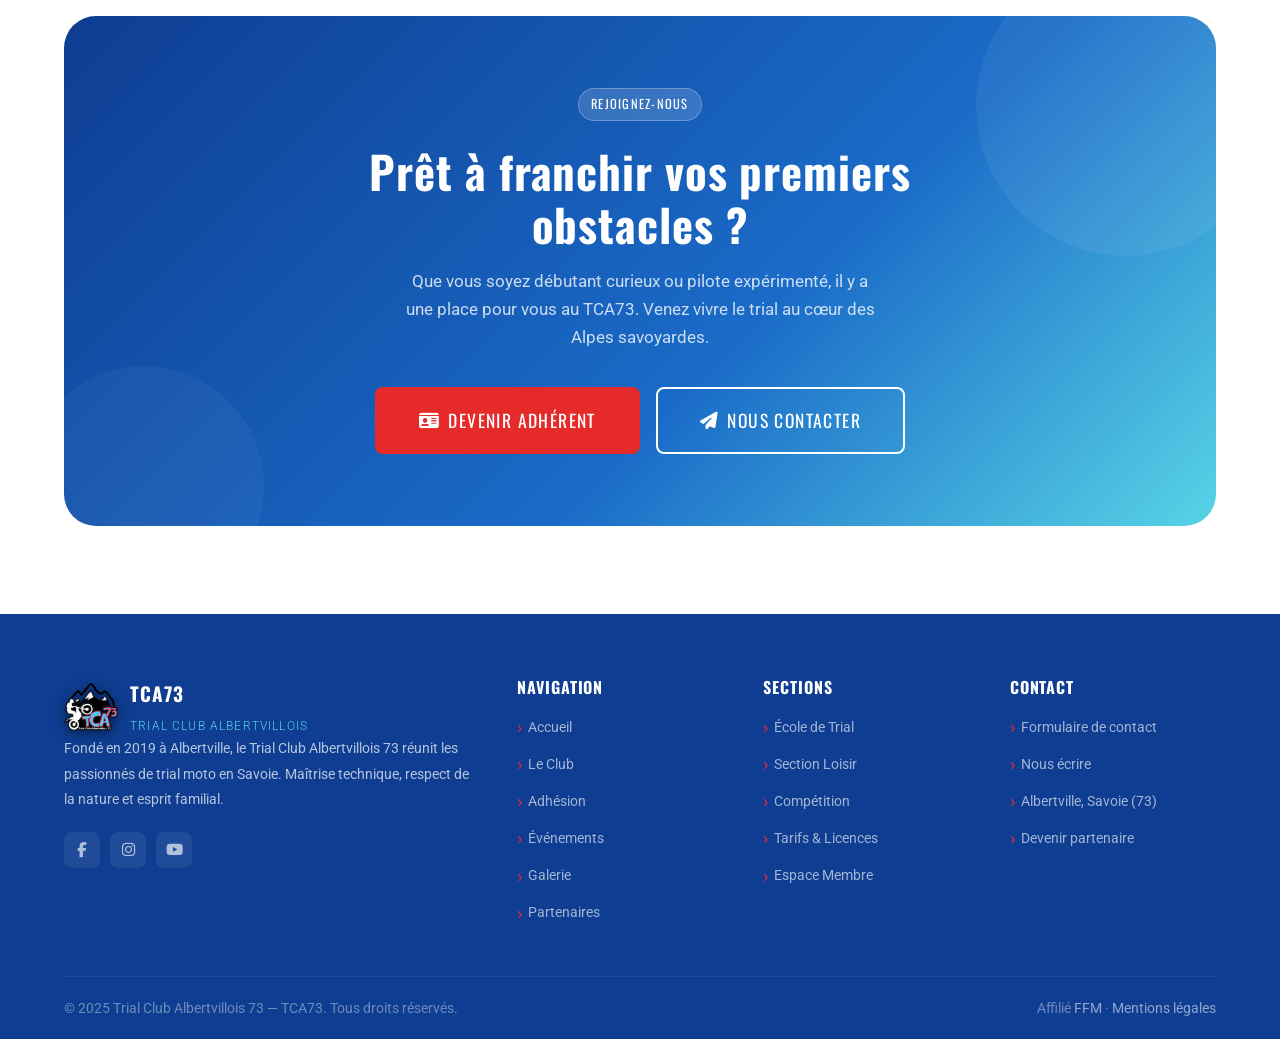
==== commit d7295370: "Force rechargement CSS : style.css?v=6 Le navigateur avait mis en cache l'ancienne version ?v=5 avec" ====
--- a/index.html
+++ b/index.html
@@ -15,7 +15,7 @@
   <link rel="preconnect" href="https://fonts.gstatic.com" crossorigin>
   <link href="https://fonts.googleapis.com/css2?family=Oswald:wght@400;500;600;700&family=Roboto:wght@300;400;500&display=swap" rel="stylesheet">
   <link rel="stylesheet" href="https://cdnjs.cloudflare.com/ajax/libs/font-awesome/6.5.0/css/all.min.css">
-  <link rel="stylesheet" href="css/style.css?v=4">
+  <link rel="stylesheet" href="css/style.css?v=6">
   <style>
 
     /* ---- Espace membre CTA ---- */
@@ -784,7 +784,7 @@
 <button class="back-to-top" title="Retour en haut"><i class="fa-solid fa-chevron-up"></i></button>
 
 <script src="js/intro.js" defer></script>
-<script src="js/main.js"></script>
+<script src="js/main.js?v=5"></script>
 <script src="js/ia.js"></script>
 <script>
   /* ---- Parallaxe montagnes hero ---- */
--- a/css/style.css
+++ b/css/style.css
@@ -596,16 +596,8 @@
 .trial-band { background: var(--white); overflow: hidden; height: 72px; position: relative; }
 .trial-band-svg { width: 100%; height: 72px; display: block; }
 
-/* ---- Scroll animations ---- */
-/* Content visible by default (no JS / slow JS); animation only when JS adds js-ready */
-.fade-up { transition:opacity 0.65s ease, transform 0.65s ease; }
-body.js-ready .fade-up { opacity:0; transform:translateY(28px); }
-body.js-ready .fade-up.visible { opacity:1; transform:translateY(0); }
-.fade-up:nth-child(2) { transition-delay:.1s; }
-.fade-up:nth-child(3) { transition-delay:.2s; }
-.fade-up:nth-child(4) { transition-delay:.3s; }
-.fade-up:nth-child(5) { transition-delay:.4s; }
-.fade-up:nth-child(6) { transition-delay:.5s; }
+/* ---- Scroll animations — désactivé, contenu toujours visible ---- */
+.fade-up { opacity:1 !important; transform:none !important; }
 
 /* ---- Back to top ---- */
 .back-to-top { position:fixed; bottom:28px; right:28px; width:48px; height:48px; background:var(--deep); color:var(--white); border:none; border-radius:50%; font-size:1.1rem; display:flex; align-items:center; justify-content:center; box-shadow:var(--shadow-md); cursor:pointer; transition:all var(--transition); opacity:0; pointer-events:none; z-index:900; }
